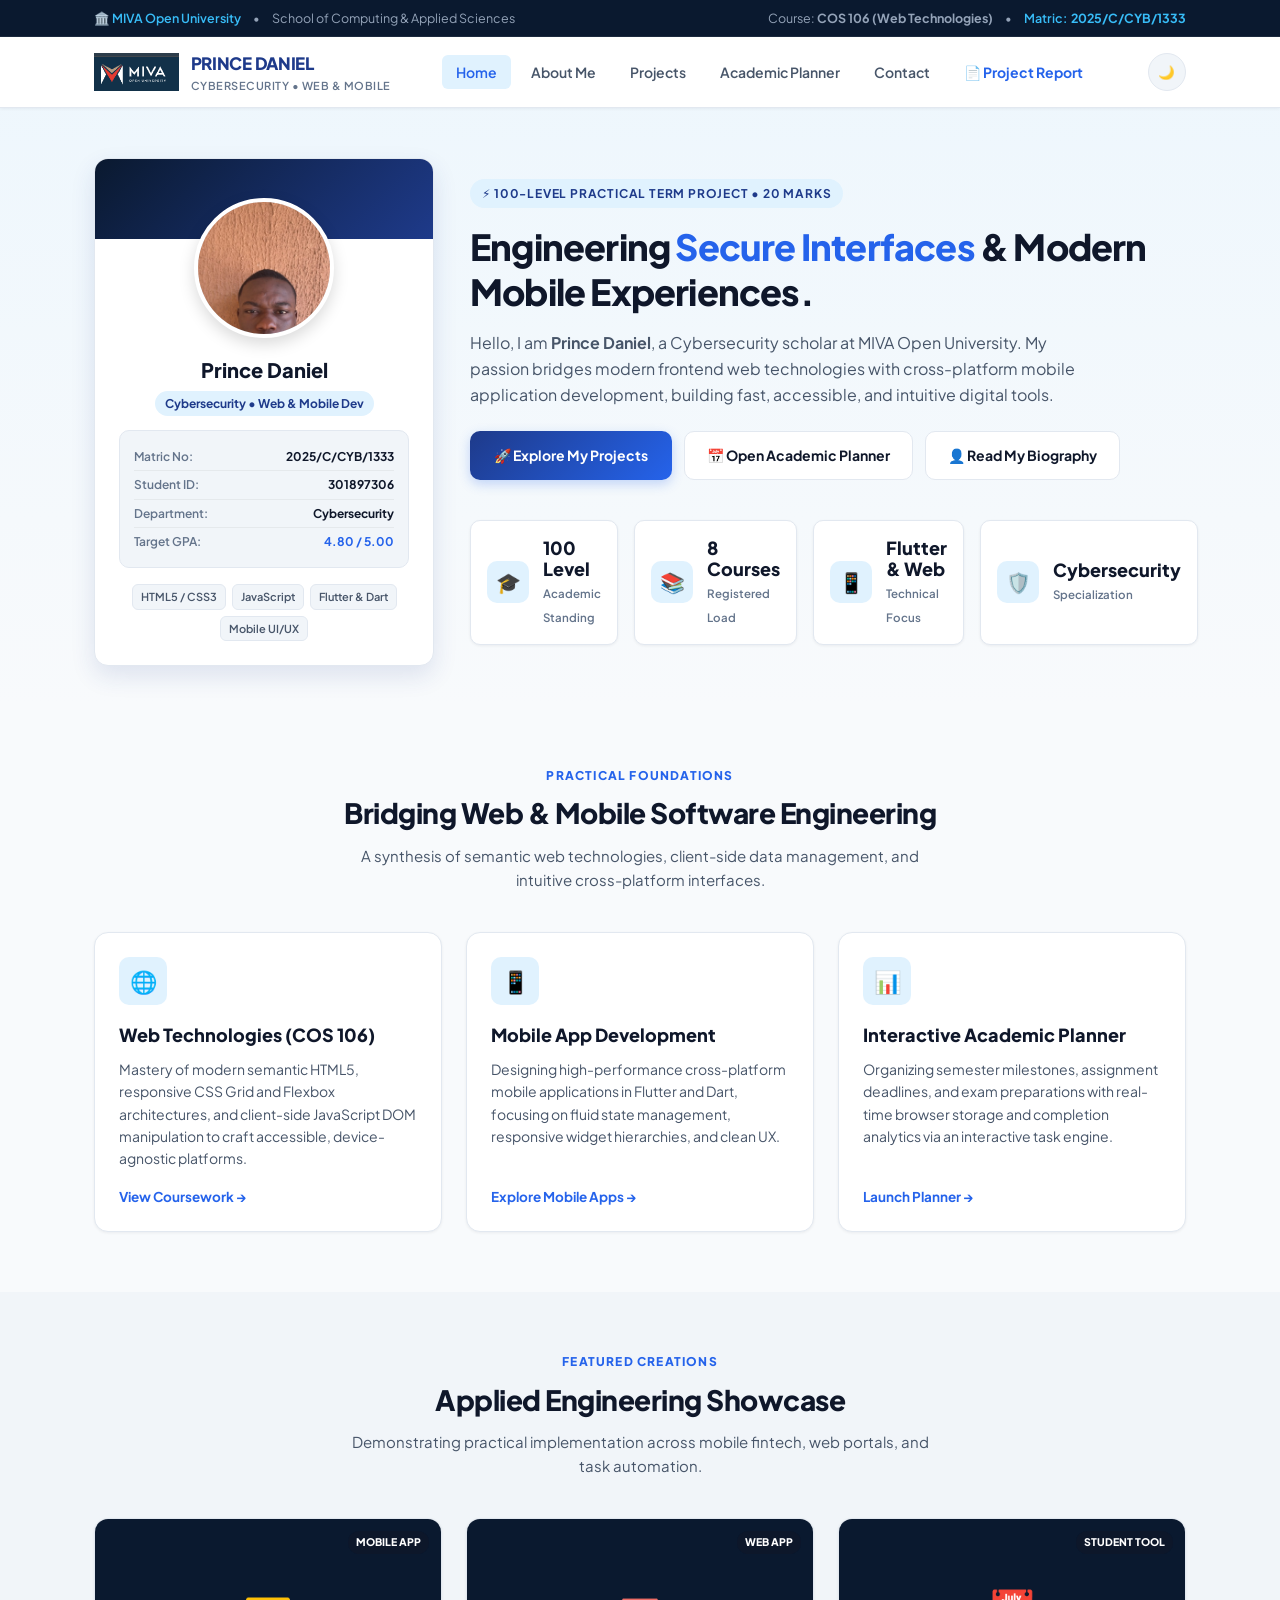
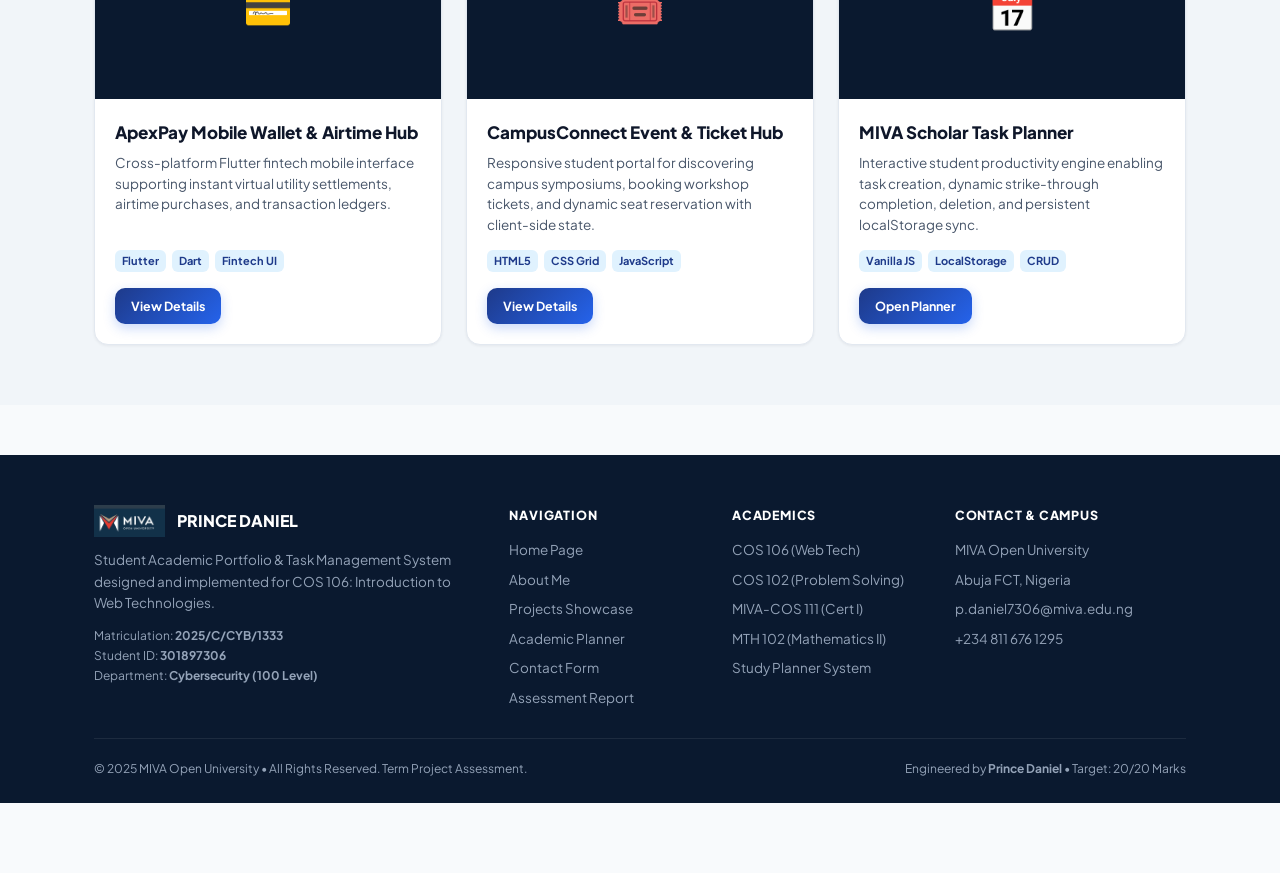
==== index.html @ 4b7ab9e9 "Initial commit: Prince Daniel COS 106 Portfolio and Academic Management Platform" ====
<!DOCTYPE html>
<html lang="en">
<head>
  <meta charset="UTF-8">
  <meta name="viewport" content="width=device-width, initial-scale=1.0">
  <title>Prince Daniel | COS 106 Portfolio &amp; Academic Management Platform</title>
  <meta name="description" content="Personal Academic Portfolio and Interactive Student Task Management System by Prince Daniel (2025/C/CYB/1333) for COS 106 at MIVA Open University.">
  <link rel="preconnect" href="https://fonts.googleapis.com">
  <link rel="preconnect" href="https://fonts.gstatic.com" crossorigin>
  <link href="https://fonts.googleapis.com/css2?family=Plus+Jakarta+Sans:wght@400;500;600;700;800&family=JetBrains+Mono:wght@400;600&display=swap" rel="stylesheet">
  <link rel="stylesheet" href="style.css">
</head>
<body>

  <!-- Institutional Top Header -->
  <header class="inst-bar">
    <div class="wrap inst-bar-content">
      <div class="inst-badges">
        <span class="inst-badge-item">🏛️ MIVA Open University</span>
        <span>&bull;</span>
        <span>School of Computing &amp; Applied Sciences</span>
      </div>
      <div class="inst-badges">
        <span>Course: <b>COS 106 (Web Technologies)</b></span>
        <span>&bull;</span>
        <span class="inst-badge-item">Matric: <b>2025/C/CYB/1333</b></span>
      </div>
    </div>
  </header>

  <!-- Main Navigation Bar -->
  <nav class="header-nav" aria-label="Main Navigation">
    <div class="wrap header-content">
      <a href="index.html" class="brand-logo" aria-label="Prince Daniel Home">
        <img src="miva-logo.png" alt="MIVA Open University Logo">
        <div class="brand-text">
          <span class="brand-name">PRINCE DANIEL</span>
          <span class="brand-sub">Cybersecurity &bull; Web &amp; Mobile</span>
        </div>
      </a>

      <ul class="desktop-links">
        <li><a href="index.html" class="nav-link active">Home</a></li>
        <li><a href="about.html" class="nav-link">About Me</a></li>
        <li><a href="projects.html" class="nav-link">Projects</a></li>
        <li><a href="planner.html" class="nav-link">Academic Planner</a></li>
        <li><a href="contact.html" class="nav-link">Contact</a></li>
        <li><a href="report.html" class="nav-link" style="color:var(--navy-mid); font-weight:700;">📄 Project Report</a></li>
      </ul>

      <div class="nav-actions">
        <button type="button" class="theme-toggle-btn" id="themeToggleBtn" aria-label="Toggle Dark / Light Mode" title="Toggle Theme">
          🌙
        </button>
      </div>
    </div>
  </nav>

  <!-- Hero Section: PROFILE ON THE LEFT SIDE -->
  <section class="hero-sec">
    <div class="wrap">
      <div class="hero-left-grid">
        
        <!-- Left Profile Card -->
        <aside class="profile-card-left">
          <div class="profile-avatar-wrap">
            <img src="portrait.jpg" alt="Prince Daniel Portrait">
          </div>
          <h3>Prince Daniel</h3>
          <span class="profile-role-tag">Cybersecurity &bull; Web &amp; Mobile Dev</span>

          <div class="profile-details-list">
            <div class="item">
              <span class="label">Matric No:</span>
              <span class="val">2025/C/CYB/1333</span>
            </div>
            <div class="item">
              <span class="label">Student ID:</span>
              <span class="val">301897306</span>
            </div>
            <div class="item">
              <span class="label">Department:</span>
              <span class="val">Cybersecurity</span>
            </div>
            <div class="item">
              <span class="label">Target GPA:</span>
              <span class="val" style="color:var(--navy-mid);">4.80 / 5.00</span>
            </div>
          </div>

          <div class="profile-chips">
            <span class="chip">HTML5 / CSS3</span>
            <span class="chip">JavaScript</span>
            <span class="chip">Flutter &amp; Dart</span>
            <span class="chip">Mobile UI/UX</span>
          </div>
        </aside>

        <!-- Right Content Area -->
        <div class="hero-content-right">
          <div class="hero-eyebrow">
            <span>⚡ 100-Level Practical Term Project &bull; 20 Marks</span>
          </div>

          <h1 class="hero-title">
            Engineering <span>Secure Interfaces</span> &amp; Modern Mobile Experiences.
          </h1>

          <p class="hero-desc">
            Hello, I am <strong>Prince Daniel</strong>, a Cybersecurity scholar at MIVA Open University. 
            My passion bridges modern frontend web technologies with cross-platform mobile application development, 
            building fast, accessible, and intuitive digital tools.
          </p>

          <div class="hero-actions">
            <a href="projects.html" class="btn-primary">
              🚀 Explore My Projects
            </a>
            <a href="planner.html" class="btn-secondary">
              📅 Open Academic Planner
            </a>
            <a href="about.html" class="btn-secondary">
              👤 Read My Biography
            </a>
          </div>

          <!-- Quick Stats Grid -->
          <div class="stats-grid">
            <div class="stat-box">
              <div class="stat-icon">🎓</div>
              <div class="stat-meta">
                <b>100 Level</b>
                <span>Academic Standing</span>
              </div>
            </div>

            <div class="stat-box">
              <div class="stat-icon">📚</div>
              <div class="stat-meta">
                <b>8 Courses</b>
                <span>Registered Load</span>
              </div>
            </div>

            <div class="stat-box">
              <div class="stat-icon">📱</div>
              <div class="stat-meta">
                <b>Flutter &amp; Web</b>
                <span>Technical Focus</span>
              </div>
            </div>

            <div class="stat-box">
              <div class="stat-icon">🛡️</div>
              <div class="stat-meta">
                <b>Cybersecurity</b>
                <span>Specialization</span>
              </div>
            </div>
          </div>

        </div>

      </div>
    </div>
  </section>

  <!-- Core Competencies Section -->
  <section class="sec">
    <div class="wrap">
      <div class="sec-head">
        <div class="sec-eyebrow">PRACTICAL FOUNDATIONS</div>
        <h2 class="sec-title">Bridging Web &amp; Mobile Software Engineering</h2>
        <p class="sec-desc">A synthesis of semantic web technologies, client-side data management, and intuitive cross-platform interfaces.</p>
      </div>

      <div class="c3">
        <div class="card">
          <div class="card-icon-wrap">🌐</div>
          <h4>Web Technologies (COS 106)</h4>
          <p>
            Mastery of modern semantic HTML5, responsive CSS Grid and Flexbox architectures, and client-side JavaScript 
            DOM manipulation to craft accessible, device-agnostic platforms.
          </p>
          <a href="about.html" class="card-link">View Coursework &rarr;</a>
        </div>

        <div class="card">
          <div class="card-icon-wrap">📱</div>
          <h4>Mobile App Development</h4>
          <p>
            Designing high-performance cross-platform mobile applications in Flutter and Dart, focusing on fluid state 
            management, responsive widget hierarchies, and clean UX.
          </p>
          <a href="projects.html" class="card-link">Explore Mobile Apps &rarr;</a>
        </div>

        <div class="card">
          <div class="card-icon-wrap">📊</div>
          <h4>Interactive Academic Planner</h4>
          <p>
            Organizing semester milestones, assignment deadlines, and exam preparations with real-time browser storage 
            and completion analytics via an interactive task engine.
          </p>
          <a href="planner.html" class="card-link">Launch Planner &rarr;</a>
        </div>
      </div>
    </div>
  </section>

  <!-- Featured Projects Teaser -->
  <section class="sec" style="background:var(--bg-card-subtle);">
    <div class="wrap">
      <div class="sec-head">
        <div class="sec-eyebrow">FEATURED CREATIONS</div>
        <h2 class="sec-title">Applied Engineering Showcase</h2>
        <p class="sec-desc">Demonstrating practical implementation across mobile fintech, web portals, and task automation.</p>
      </div>

      <div class="c3">
        <!-- Project 1 -->
        <div class="project-card">
          <div class="project-thumb">
            <span class="project-thumb-badge">MOBILE APP</span>
            <div style="font-size:40px;">💳</div>
          </div>
          <div class="project-body">
            <h4>ApexPay Mobile Wallet &amp; Airtime Hub</h4>
            <p>Cross-platform Flutter fintech mobile interface supporting instant virtual utility settlements, airtime purchases, and transaction ledgers.</p>
            <div class="project-tags">
              <span>Flutter</span>
              <span>Dart</span>
              <span>Fintech UI</span>
            </div>
            <div class="project-footer-btns">
              <a href="projects.html" class="btn-primary" style="padding:8px 16px; font-size:12.5px;">View Details</a>
            </div>
          </div>
        </div>

        <!-- Project 2 -->
        <div class="project-card">
          <div class="project-thumb">
            <span class="project-thumb-badge">WEB APP</span>
            <div style="font-size:40px;">🎟️</div>
          </div>
          <div class="project-body">
            <h4>CampusConnect Event &amp; Ticket Hub</h4>
            <p>Responsive student portal for discovering campus symposiums, booking workshop tickets, and dynamic seat reservation with client-side state.</p>
            <div class="project-tags">
              <span>HTML5</span>
              <span>CSS Grid</span>
              <span>JavaScript</span>
            </div>
            <div class="project-footer-btns">
              <a href="projects.html" class="btn-primary" style="padding:8px 16px; font-size:12.5px;">View Details</a>
            </div>
          </div>
        </div>

        <!-- Project 3 -->
        <div class="project-card">
          <div class="project-thumb">
            <span class="project-thumb-badge">STUDENT TOOL</span>
            <div style="font-size:40px;">📅</div>
          </div>
          <div class="project-body">
            <h4>MIVA Scholar Task Planner</h4>
            <p>Interactive student productivity engine enabling task creation, dynamic strike-through completion, deletion, and persistent localStorage sync.</p>
            <div class="project-tags">
              <span>Vanilla JS</span>
              <span>LocalStorage</span>
              <span>CRUD</span>
            </div>
            <div class="project-footer-btns">
              <a href="planner.html" class="btn-primary" style="padding:8px 16px; font-size:12.5px;">Open Planner</a>
            </div>
          </div>
        </div>
      </div>
    </div>
  </section>

  <!-- Main Footer -->
  <footer class="main-footer">
    <div class="wrap">
      <div class="footer-grid">
        <div>
          <div class="brand-logo" style="margin-bottom:12px;">
            <img src="miva-logo.png" alt="MIVA Logo" style="height:32px;">
            <span style="color:#FFFFFF; font-weight:800; font-size:16px;">PRINCE DANIEL</span>
          </div>
          <p>
            Student Academic Portfolio &amp; Task Management System designed and implemented for COS 106: Introduction to Web Technologies.
          </p>
          <div style="margin-top:12px; font-size:12px; line-height:1.7;">
            <div>Matriculation: <b>2025/C/CYB/1333</b></div>
            <div>Student ID: <b>301897306</b></div>
            <div>Department: <b>Cybersecurity (100 Level)</b></div>
          </div>
        </div>

        <div>
          <h5>NAVIGATION</h5>
          <ul>
            <li><a href="index.html">Home Page</a></li>
            <li><a href="about.html">About Me</a></li>
            <li><a href="projects.html">Projects Showcase</a></li>
            <li><a href="planner.html">Academic Planner</a></li>
            <li><a href="contact.html">Contact Form</a></li>
            <li><a href="report.html">Assessment Report</a></li>
          </ul>
        </div>

        <div>
          <h5>ACADEMICS</h5>
          <ul>
            <li>COS 106 (Web Tech)</li>
            <li>COS 102 (Problem Solving)</li>
            <li>MIVA-COS 111 (Cert I)</li>
            <li>MTH 102 (Mathematics II)</li>
            <li><a href="planner.html">Study Planner System</a></li>
          </ul>
        </div>

        <div>
          <h5>CONTACT &amp; CAMPUS</h5>
          <ul>
            <li>MIVA Open University</li>
            <li>Abuja FCT, Nigeria</li>
            <li><a href="mailto:p.daniel7306@miva.edu.ng">p.daniel7306@miva.edu.ng</a></li>
            <li>+234 811 676 1295</li>
          </ul>
        </div>
      </div>

      <div class="footer-bottom">
        <span>&copy; 2025 MIVA Open University &bull; All Rights Reserved. Term Project Assessment.</span>
        <span>Engineered by <b>Prince Daniel</b> &bull; Target: 20/20 Marks</span>
      </div>
    </div>
  </footer>

  <!-- Floating Mobile App Bottom Bar -->
  <nav class="mobile-bottom-nav" aria-label="Mobile Bottom Navigation">
    <a href="index.html" class="bottom-nav-item active">
      <svg viewBox="0 0 24 24" fill="none" stroke="currentColor" stroke-width="2"><path d="M3 9l9-7 9 7v11a2 2 0 0 1-2 2H5a2 2 0 0 1-2-2z"></path><polyline points="9 22 9 12 15 12 15 22"></polyline></svg>
      <span>Home</span>
    </a>
    <a href="about.html" class="bottom-nav-item">
      <svg viewBox="0 0 24 24" fill="none" stroke="currentColor" stroke-width="2"><circle cx="12" cy="7" r="4"></circle><path d="M20 21v-2a4 4 0 0 0-4-4H8a4 4 0 0 0-4 4v2"></path></svg>
      <span>About</span>
    </a>
    <a href="projects.html" class="bottom-nav-item">
      <svg viewBox="0 0 24 24" fill="none" stroke="currentColor" stroke-width="2"><rect x="2" y="7" width="20" height="14" rx="2" ry="2"></rect><path d="M16 21V5a2 2 0 0 0-2-2h-4a2 2 0 0 0-2 2v16"></path></svg>
      <span>Projects</span>
    </a>
    <a href="planner.html" class="bottom-nav-item">
      <svg viewBox="0 0 24 24" fill="none" stroke="currentColor" stroke-width="2"><rect x="3" y="4" width="18" height="18" rx="2" ry="2"></rect><line x1="16" y1="2" x2="16" y2="6"></line><line x1="8" y1="2" x2="8" y2="6"></line><line x1="3" y1="10" x2="21" y2="10"></line></svg>
      <span>Planner</span>
    </a>
    <a href="contact.html" class="bottom-nav-item">
      <svg viewBox="0 0 24 24" fill="none" stroke="currentColor" stroke-width="2"><path d="M4 4h16c1.1 0 2 .9 2 2v12c0 1.1-.9 2-2 2H4c-1.1 0-2-.9-2-2V6c0-1.1.9-2 2-2z"></path><polyline points="22,6 12,13 2,6"></polyline></svg>
      <span>Contact</span>
    </a>
  </nav>

  <script src="js/main.js"></script>
</body>
</html>
---- style.css ----
/* ==========================================================================
   PRINCE DANIEL - COS 106 TERM PROJECT STYLESHEET
   MIVA Open University - School of Computing - B.Sc. Cybersecurity
   Matric: 2025/C/CYB/1333 | Student ID: 301897306
   Primary Color Theme: Royal Navy Blue & Electric Blue
   ========================================================================== */

:root {
  /* Royal Navy Blue Palette */
  --navy-dark: #0A192F;
  --navy-deep: #0F172A;
  --navy-primary: #1E3A8A;
  --navy-mid: #2563EB;
  --blue-accent: #0284C7;
  --blue-electric: #38BDF8;
  --blue-light: #E0F2FE;
  
  --bg-page: #F8FAFC;
  --bg-card: #FFFFFF;
  --bg-card-subtle: #F1F5F9;
  --border-light: #E2E8F0;
  --border-focus: #38BDF8;
  
  --text-main: #0F172A;
  --text-muted: #475569;
  --text-subtle: #64748B;
  
  --badge-green-bg: #DCFCE7;
  --badge-green-text: #166534;
  --badge-amber-bg: #FEF3C7;
  --badge-amber-text: #92400E;
  --badge-red-bg: #FEE2E2;
  --badge-red-text: #991B1B;
  
  --shadow-sm: 0 1px 3px rgba(15, 23, 42, 0.06);
  --shadow-md: 0 4px 14px rgba(15, 23, 42, 0.08);
  --shadow-lg: 0 10px 25px rgba(30, 58, 138, 0.12);
  --radius-sm: 6px;
  --radius-md: 10px;
  --radius-lg: 14px;
}

/* Dark Mode Overrides */
body.dark-mode {
  --bg-page: #0B132B;
  --bg-card: #111D42;
  --bg-card-subtle: #1C2541;
  --border-light: #233554;
  --border-focus: #38BDF8;
  --text-main: #F8FAFC;
  --text-muted: #94A3B8;
  --text-subtle: #CBD5E1;
  --shadow-sm: 0 1px 3px rgba(0, 0, 0, 0.4);
  --shadow-md: 0 4px 14px rgba(0, 0, 0, 0.5);
  --shadow-lg: 0 10px 25px rgba(0, 0, 0, 0.6);
}

/* Base Reset */
*, *::before, *::after {
  box-sizing: border-box;
  margin: 0;
  padding: 0;
}

body {
  font-family: 'Plus Jakarta Sans', system-ui, -apple-system, sans-serif;
  background-color: var(--bg-page);
  color: var(--text-main);
  line-height: 1.6;
  font-size: 15px;
  -webkit-font-smoothing: antialiased;
  padding-bottom: 70px; /* Space for mobile bottom nav */
}

a {
  color: inherit;
  text-decoration: none;
}

img {
  max-width: 100%;
  height: auto;
  display: block;
}

.wrap {
  max-width: 1140px;
  margin: 0 auto;
  padding: 0 24px;
}

/* Top Institutional Banner */
.inst-bar {
  background: var(--navy-dark);
  color: #94A3B8;
  font-size: 12.5px;
  padding: 8px 0;
  border-bottom: 1px solid rgba(255, 255, 255, 0.08);
}

.inst-bar-content {
  display: flex;
  justify-content: space-between;
  align-items: center;
  flex-wrap: wrap;
  gap: 8px;
}

.inst-badges {
  display: flex;
  gap: 12px;
  align-items: center;
}

.inst-badge-item {
  color: var(--blue-electric);
  font-weight: 600;
  display: inline-flex;
  align-items: center;
  gap: 4px;
}

/* Sticky Main Navigation */
.header-nav {
  position: sticky;
  top: 0;
  z-index: 1000;
  background: var(--bg-card);
  border-bottom: 1px solid var(--border-light);
  box-shadow: var(--shadow-sm);
  transition: background-color 0.3s;
}

.header-content {
  display: flex;
  justify-content: space-between;
  align-items: center;
  height: 70px;
}

.brand-logo {
  display: flex;
  align-items: center;
  gap: 12px;
}

.brand-logo img {
  height: 38px;
  width: auto;
}

.brand-text {
  display: flex;
  flex-direction: column;
}

.brand-name {
  font-size: 17px;
  font-weight: 800;
  color: var(--navy-primary);
  letter-spacing: -0.3px;
}

body.dark-mode .brand-name {
  color: var(--blue-electric);
}

.brand-sub {
  font-size: 11px;
  font-weight: 600;
  color: var(--text-subtle);
  text-transform: uppercase;
  letter-spacing: 0.5px;
}

.desktop-links {
  display: flex;
  align-items: center;
  gap: 6px;
  list-style: none;
}

.nav-link {
  padding: 8px 14px;
  font-size: 14px;
  font-weight: 600;
  color: var(--text-muted);
  border-radius: var(--radius-sm);
  transition: all 0.2s ease;
}

.nav-link:hover, .nav-link.active {
  color: var(--navy-mid);
  background: var(--blue-light);
}

body.dark-mode .nav-link:hover, body.dark-mode .nav-link.active {
  color: #FFFFFF;
  background: rgba(56, 189, 248, 0.15);
}

.nav-actions {
  display: flex;
  align-items: center;
  gap: 10px;
}

.theme-toggle-btn {
  background: var(--bg-card-subtle);
  border: 1px solid var(--border-light);
  color: var(--text-main);
  width: 38px;
  height: 38px;
  border-radius: 50%;
  cursor: pointer;
  display: flex;
  align-items: center;
  justify-content: center;
  transition: all 0.2s;
}

.theme-toggle-btn:hover {
  border-color: var(--blue-electric);
  color: var(--blue-electric);
}

.mobile-menu-btn {
  display: none;
  background: none;
  border: none;
  font-size: 22px;
  cursor: pointer;
  color: var(--text-main);
}

/* Hero Section: PROFILE ON THE LEFT */
.hero-sec {
  padding: 50px 0 40px 0;
  background: linear-gradient(180deg, rgba(224, 242, 254, 0.4) 0%, rgba(248, 250, 252, 0) 100%);
}

body.dark-mode .hero-sec {
  background: linear-gradient(180deg, rgba(30, 58, 138, 0.15) 0%, rgba(11, 19, 43, 0) 100%);
}

.hero-left-grid {
  display: grid;
  grid-template-columns: 340px 1fr;
  gap: 36px;
  align-items: center;
}

/* Left Profile Card */
.profile-card-left {
  background: var(--bg-card);
  border: 1px solid var(--border-light);
  border-radius: var(--radius-lg);
  padding: 24px;
  box-shadow: var(--shadow-lg);
  text-align: center;
  position: relative;
  overflow: hidden;
}

.profile-card-left::before {
  content: '';
  position: absolute;
  top: 0;
  left: 0;
  right: 0;
  height: 80px;
  background: linear-gradient(135deg, var(--navy-dark) 0%, var(--navy-primary) 100%);
  z-index: 0;
}

.profile-avatar-wrap {
  position: relative;
  z-index: 1;
  width: 140px;
  height: 140px;
  margin: 15px auto 16px auto;
  border-radius: 50%;
  border: 4px solid #FFFFFF;
  box-shadow: 0 6px 16px rgba(0, 0, 0, 0.15);
  overflow: hidden;
  background: #E2E8F0;
}

.profile-avatar-wrap img {
  width: 100%;
  height: 100%;
  object-fit: cover;
  object-position: center top;
}

.profile-card-left h3 {
  font-size: 20px;
  font-weight: 800;
  color: var(--text-main);
  margin-bottom: 4px;
}

.profile-role-tag {
  display: inline-block;
  background: var(--blue-light);
  color: var(--navy-primary);
  font-size: 12px;
  font-weight: 700;
  padding: 3px 10px;
  border-radius: 999px;
  margin-bottom: 14px;
}

body.dark-mode .profile-role-tag {
  background: rgba(56, 189, 248, 0.2);
  color: var(--blue-electric);
}

.profile-details-list {
  text-align: left;
  background: var(--bg-card-subtle);
  border-radius: var(--radius-md);
  padding: 12px 14px;
  font-size: 12px;
  margin-bottom: 16px;
  border: 1px solid var(--border-light);
}

.profile-details-list .item {
  display: flex;
  justify-content: space-between;
  padding: 4px 0;
  border-bottom: 1px solid rgba(0, 0, 0, 0.05);
}

body.dark-mode .profile-details-list .item {
  border-bottom: 1px solid rgba(255, 255, 255, 0.05);
}

.profile-details-list .item:last-child {
  border-bottom: none;
}

.profile-details-list .label {
  color: var(--text-subtle);
  font-weight: 600;
}

.profile-details-list .val {
  color: var(--text-main);
  font-weight: 700;
}

.profile-chips {
  display: flex;
  flex-wrap: wrap;
  gap: 6px;
  justify-content: center;
}

.chip {
  font-size: 11px;
  font-weight: 600;
  padding: 3px 8px;
  border-radius: var(--radius-sm);
  background: var(--bg-card-subtle);
  color: var(--text-muted);
  border: 1px solid var(--border-light);
}

/* Right Content Area */
.hero-content-right {
  display: flex;
  flex-direction: column;
  gap: 16px;
}

.hero-eyebrow {
  display: inline-flex;
  align-items: center;
  gap: 6px;
  background: var(--blue-light);
  color: var(--navy-primary);
  font-size: 12px;
  font-weight: 700;
  padding: 5px 12px;
  border-radius: 999px;
  width: fit-content;
  text-transform: uppercase;
  letter-spacing: 0.8px;
}

body.dark-mode .hero-eyebrow {
  background: rgba(56, 189, 248, 0.15);
  color: var(--blue-electric);
}

.hero-title {
  font-size: 36px;
  font-weight: 800;
  line-height: 1.25;
  color: var(--text-main);
  letter-spacing: -0.8px;
}

.hero-title span {
  color: var(--navy-mid);
}

body.dark-mode .hero-title span {
  color: var(--blue-electric);
}

.hero-desc {
  font-size: 16px;
  color: var(--text-muted);
  line-height: 1.6;
  max-width: 620px;
}

.hero-actions {
  display: flex;
  gap: 12px;
  flex-wrap: wrap;
  margin-top: 8px;
}

/* Buttons */
.btn-primary {
  background: linear-gradient(135deg, var(--navy-primary) 0%, var(--navy-mid) 100%);
  color: #FFFFFF;
  padding: 12px 24px;
  font-size: 14px;
  font-weight: 700;
  border-radius: var(--radius-md);
  border: none;
  cursor: pointer;
  display: inline-flex;
  align-items: center;
  gap: 8px;
  box-shadow: 0 4px 12px rgba(37, 99, 235, 0.25);
  transition: all 0.2s ease;
}

.btn-primary:hover {
  transform: translateY(-2px);
  box-shadow: 0 6px 18px rgba(37, 99, 235, 0.35);
  background: linear-gradient(135deg, var(--navy-mid) 0%, var(--blue-accent) 100%);
}

.btn-secondary {
  background: var(--bg-card);
  color: var(--text-main);
  padding: 12px 22px;
  font-size: 14px;
  font-weight: 700;
  border-radius: var(--radius-md);
  border: 1px solid var(--border-light);
  cursor: pointer;
  display: inline-flex;
  align-items: center;
  gap: 8px;
  transition: all 0.2s ease;
}

.btn-secondary:hover {
  border-color: var(--navy-mid);
  color: var(--navy-mid);
  background: var(--blue-light);
}

body.dark-mode .btn-secondary:hover {
  background: rgba(56, 189, 248, 0.1);
  color: var(--blue-electric);
}

/* KPI Stats Grid */
.stats-grid {
  display: grid;
  grid-template-columns: repeat(4, 1fr);
  gap: 16px;
  margin-top: 24px;
}

.stat-box {
  background: var(--bg-card);
  border: 1px solid var(--border-light);
  border-radius: var(--radius-md);
  padding: 16px;
  box-shadow: var(--shadow-sm);
  display: flex;
  align-items: center;
  gap: 14px;
  transition: transform 0.2s;
}

.stat-box:hover {
  transform: translateY(-2px);
  border-color: var(--blue-accent);
}

.stat-icon {
  width: 42px;
  height: 42px;
  border-radius: var(--radius-md);
  background: var(--blue-light);
  color: var(--navy-primary);
  display: flex;
  align-items: center;
  justify-content: center;
  font-size: 20px;
  flex-shrink: 0;
}

body.dark-mode .stat-icon {
  background: rgba(56, 189, 248, 0.15);
  color: var(--blue-electric);
}

.stat-meta b {
  font-size: 18px;
  font-weight: 800;
  display: block;
  color: var(--text-main);
  line-height: 1.2;
}

.stat-meta span {
  font-size: 11.5px;
  font-weight: 600;
  color: var(--text-subtle);
}

/* Section Common */
.sec {
  padding: 60px 0;
}

.sec-head {
  text-align: center;
  margin-bottom: 40px;
}

.sec-eyebrow {
  font-size: 12px;
  font-weight: 800;
  text-transform: uppercase;
  letter-spacing: 1.2px;
  color: var(--navy-mid);
  margin-bottom: 6px;
}

body.dark-mode .sec-eyebrow {
  color: var(--blue-electric);
}

.sec-title {
  font-size: 28px;
  font-weight: 800;
  color: var(--text-main);
  letter-spacing: -0.5px;
  margin-bottom: 8px;
}

.sec-desc {
  font-size: 15px;
  color: var(--text-muted);
  max-width: 600px;
  margin: 0 auto;
}

/* Cards Grid (3 Columns) */
.c3 {
  display: grid;
  grid-template-columns: repeat(3, 1fr);
  gap: 24px;
}

.card {
  background: var(--bg-card);
  border: 1px solid var(--border-light);
  border-radius: var(--radius-lg);
  padding: 24px;
  box-shadow: var(--shadow-sm);
  transition: all 0.3s ease;
  display: flex;
  flex-direction: column;
}

.card:hover {
  transform: translateY(-4px);
  box-shadow: var(--shadow-md);
  border-color: var(--blue-accent);
}

.card-icon-wrap {
  width: 48px;
  height: 48px;
  border-radius: var(--radius-md);
  background: var(--blue-light);
  color: var(--navy-primary);
  display: flex;
  align-items: center;
  justify-content: center;
  font-size: 22px;
  margin-bottom: 16px;
}

body.dark-mode .card-icon-wrap {
  background: rgba(56, 189, 248, 0.15);
  color: var(--blue-electric);
}

.card h4 {
  font-size: 18px;
  font-weight: 800;
  color: var(--text-main);
  margin-bottom: 8px;
}

.card p {
  font-size: 14px;
  color: var(--text-muted);
  line-height: 1.6;
  flex-grow: 1;
}

.card-link {
  display: inline-flex;
  align-items: center;
  gap: 6px;
  color: var(--navy-mid);
  font-weight: 700;
  font-size: 13.5px;
  margin-top: 16px;
  transition: gap 0.2s;
}

body.dark-mode .card-link {
  color: var(--blue-electric);
}

.card-link:hover {
  gap: 10px;
}

/* Projects Cards */
.project-card {
  background: var(--bg-card);
  border: 1px solid var(--border-light);
  border-radius: var(--radius-lg);
  overflow: hidden;
  box-shadow: var(--shadow-sm);
  display: flex;
  flex-direction: column;
  transition: all 0.3s;
}

.project-card:hover {
  transform: translateY(-4px);
  box-shadow: var(--shadow-md);
  border-color: var(--navy-mid);
}

.project-thumb {
  height: 180px;
  background: #0A192F;
  display: flex;
  align-items: center;
  justify-content: center;
  color: #FFFFFF;
  position: relative;
  overflow: hidden;
}

.project-thumb-badge {
  position: absolute;
  top: 12px;
  right: 12px;
  font-size: 10.5px;
  font-weight: 800;
  padding: 3px 8px;
  border-radius: 999px;
  background: rgba(15, 23, 42, 0.75);
  color: #FFFFFF;
  backdrop-filter: blur(4px);
}

.project-body {
  padding: 20px;
  display: flex;
  flex-direction: column;
  flex-grow: 1;
}

.project-body h4 {
  font-size: 17px;
  font-weight: 800;
  color: var(--text-main);
  margin-bottom: 6px;
}

.project-body p {
  font-size: 13.5px;
  color: var(--text-muted);
  line-height: 1.55;
  margin-bottom: 14px;
  flex-grow: 1;
}

.project-tags {
  display: flex;
  flex-wrap: wrap;
  gap: 6px;
  margin-bottom: 16px;
}

.project-tags span {
  font-size: 11px;
  font-weight: 700;
  padding: 2px 7px;
  border-radius: var(--radius-sm);
  background: var(--blue-light);
  color: var(--navy-primary);
}

body.dark-mode .project-tags span {
  background: rgba(56, 189, 248, 0.15);
  color: var(--blue-electric);
}

.project-footer-btns {
  display: flex;
  gap: 10px;
}

/* Academic Coursework Table */
.table-wrapper {
  overflow-x: auto;
  border-radius: var(--radius-md);
  border: 1px solid var(--border-light);
  background: var(--bg-card);
  box-shadow: var(--shadow-sm);
  margin-top: 16px;
}

table.academic-table {
  width: 100%;
  border-collapse: collapse;
  font-size: 13.5px;
  text-align: left;
}

table.academic-table th, table.academic-table td {
  padding: 12px 16px;
  border-bottom: 1px solid var(--border-light);
}

table.academic-table th {
  background: var(--navy-dark);
  color: #FFFFFF;
  font-weight: 700;
  font-size: 13px;
  text-transform: uppercase;
  letter-spacing: 0.6px;
}

table.academic-table tr:hover td {
  background: var(--bg-card-subtle);
}

/* Planner Components */
.planner-stats-bar {
  display: grid;
  grid-template-columns: 2fr 1fr;
  gap: 20px;
  background: var(--bg-card);
  border: 1px solid var(--border-light);
  border-radius: var(--radius-lg);
  padding: 20px;
  box-shadow: var(--shadow-sm);
  margin-bottom: 24px;
}

.planner-metrics {
  display: grid;
  grid-template-columns: repeat(3, 1fr);
  gap: 12px;
}

.metric-box {
  background: var(--bg-card-subtle);
  border-radius: var(--radius-md);
  padding: 12px;
  text-align: center;
  border: 1px solid var(--border-light);
}

.metric-num {
  font-size: 24px;
  font-weight: 800;
  color: var(--text-main);
  line-height: 1;
  margin-bottom: 4px;
}

.metric-label {
  font-size: 11px;
  font-weight: 600;
  color: var(--text-subtle);
}

.progress-track-wrapper {
  display: flex;
  flex-direction: column;
  justify-content: center;
}

.progress-track-label {
  display: flex;
  justify-content: space-between;
  font-size: 12.5px;
  font-weight: 700;
  margin-bottom: 6px;
}

.progress-track-bar {
  height: 10px;
  background: var(--bg-card-subtle);
  border-radius: 999px;
  overflow: hidden;
  border: 1px solid var(--border-light);
}

.progress-track-fill {
  height: 100%;
  background: linear-gradient(90deg, var(--navy-mid) 0%, var(--blue-electric) 100%);
  border-radius: 999px;
  transition: width 0.4s ease;
}

.planner-form-card {
  background: var(--bg-card);
  border: 1px solid var(--border-light);
  border-radius: var(--radius-lg);
  padding: 24px;
  box-shadow: var(--shadow-sm);
  margin-bottom: 24px;
}

.planner-form-grid {
  display: grid;
  grid-template-columns: 2fr 1.2fr 1fr 1fr auto;
  gap: 12px;
  align-items: flex-end;
}

.form-group {
  display: flex;
  flex-direction: column;
  gap: 5px;
}

.form-group label {
  font-size: 12px;
  font-weight: 700;
  color: var(--text-main);
}

.form-control {
  height: 42px;
  padding: 0 12px;
  border-radius: var(--radius-sm);
  border: 1px solid var(--border-light);
  background: var(--bg-card);
  color: var(--text-main);
  font-size: 13.5px;
  outline: none;
  transition: border-color 0.2s, box-shadow 0.2s;
  font-family: inherit;
}

.form-control:focus {
  border-color: var(--navy-mid);
  box-shadow: 0 0 0 3px rgba(37, 99, 235, 0.15);
}

.form-control.is-invalid {
  border-color: #EF4444;
  background-color: #FEF2F2;
}

body.dark-mode .form-control.is-invalid {
  background-color: rgba(239, 68, 68, 0.15);
}

.error-feedback {
  font-size: 11px;
  font-weight: 600;
  color: #DC2626;
  display: none;
}

.form-control.is-invalid + .error-feedback {
  display: block;
}

/* Task List Items */
.planner-filter-bar {
  display: flex;
  justify-content: space-between;
  align-items: center;
  margin-bottom: 14px;
  flex-wrap: wrap;
  gap: 10px;
}

.filter-btn-group {
  display: flex;
  gap: 6px;
}

.filter-btn {
  background: var(--bg-card);
  border: 1px solid var(--border-light);
  color: var(--text-muted);
  padding: 6px 14px;
  border-radius: var(--radius-sm);
  font-size: 12.5px;
  font-weight: 700;
  cursor: pointer;
  transition: all 0.2s;
}

.filter-btn.active, .filter-btn:hover {
  background: var(--navy-mid);
  color: #FFFFFF;
  border-color: var(--navy-mid);
}

.task-list {
  display: flex;
  flex-direction: column;
  gap: 10px;
}

.task-item {
  background: var(--bg-card);
  border: 1px solid var(--border-light);
  border-radius: var(--radius-md);
  padding: 14px 18px;
  display: flex;
  align-items: center;
  justify-content: space-between;
  gap: 14px;
  transition: all 0.2s;
}

.task-item:hover {
  border-color: var(--blue-accent);
  box-shadow: var(--shadow-sm);
}

.task-item.completed {
  opacity: 0.65;
  background: var(--bg-card-subtle);
}

.task-item.completed .task-title {
  text-decoration: line-through;
  color: var(--text-subtle);
}

.task-left {
  display: flex;
  align-items: center;
  gap: 14px;
  flex-grow: 1;
}

.task-checkbox {
  width: 20px;
  height: 20px;
  cursor: pointer;
  accent-color: var(--navy-mid);
}

.task-details {
  display: flex;
  flex-direction: column;
  gap: 3px;
}

.task-title {
  font-size: 14.5px;
  font-weight: 700;
  color: var(--text-main);
}

.task-meta {
  display: flex;
  align-items: center;
  gap: 10px;
  font-size: 11.5px;
  color: var(--text-subtle);
  flex-wrap: wrap;
}

.task-course-badge {
  font-weight: 700;
  background: var(--blue-light);
  color: var(--navy-primary);
  padding: 1px 6px;
  border-radius: 4px;
}

body.dark-mode .task-course-badge {
  background: rgba(56, 189, 248, 0.15);
  color: var(--blue-electric);
}

.task-priority-high { color: #DC2626; font-weight: 700; }
.task-priority-medium { color: #D97706; font-weight: 700; }
.task-priority-low { color: #16A34A; font-weight: 700; }

.task-delete-btn {
  background: none;
  border: none;
  font-size: 16px;
  color: #94A3B8;
  cursor: pointer;
  padding: 6px;
  border-radius: 4px;
  transition: all 0.2s;
}

.task-delete-btn:hover {
  color: #DC2626;
  background: #FEE2E2;
}

/* Contact Layout */
.contact-grid {
  display: grid;
  grid-template-columns: 1fr 1.6fr;
  gap: 30px;
}

.contact-info-card {
  background: linear-gradient(135deg, var(--navy-dark) 0%, var(--navy-primary) 100%);
  color: #FFFFFF;
  border-radius: var(--radius-lg);
  padding: 30px;
  box-shadow: var(--shadow-lg);
}

.contact-info-card h3 {
  font-size: 22px;
  font-weight: 800;
  margin-bottom: 8px;
}

.contact-info-card p {
  color: #CBD5E1;
  font-size: 14px;
  line-height: 1.6;
  margin-bottom: 24px;
}

.contact-channel-item {
  display: flex;
  align-items: flex-start;
  gap: 12px;
  margin-bottom: 16px;
}

.channel-icon {
  font-size: 18px;
  color: var(--blue-electric);
}

.channel-meta b {
  display: block;
  font-size: 11.5px;
  text-transform: uppercase;
  letter-spacing: 0.5px;
  color: #94A3B8;
}

.channel-meta span, .channel-meta a {
  font-size: 14px;
  font-weight: 600;
  color: #FFFFFF;
}

/* Footer */
.main-footer {
  background: var(--navy-dark);
  color: #94A3B8;
  padding: 50px 0 24px 0;
  margin-top: 50px;
  font-size: 13.5px;
}

.footer-grid {
  display: grid;
  grid-template-columns: 2fr 1fr 1fr 1.2fr;
  gap: 30px;
  margin-bottom: 30px;
}

.footer-grid h5 {
  color: #FFFFFF;
  font-size: 12.5px;
  font-weight: 800;
  text-transform: uppercase;
  letter-spacing: 0.8px;
  margin-bottom: 14px;
}

.footer-grid ul {
  list-style: none;
  display: flex;
  flex-direction: column;
  gap: 8px;
}

.footer-grid a:hover {
  color: var(--blue-electric);
}

.footer-bottom {
  border-top: 1px solid rgba(255, 255, 255, 0.08);
  padding-top: 20px;
  display: flex;
  justify-content: space-between;
  flex-wrap: wrap;
  gap: 10px;
  font-size: 12px;
}

/* Mobile Bottom Navigation Bar (App Bar) */
.mobile-bottom-nav {
  display: none;
  position: fixed;
  bottom: 0;
  left: 0;
  right: 0;
  height: 60px;
  background: var(--navy-dark);
  border-top: 1px solid rgba(255, 255, 255, 0.1);
  z-index: 9999;
  justify-content: space-around;
  align-items: center;
}

.bottom-nav-item {
  display: flex;
  flex-direction: column;
  align-items: center;
  justify-content: center;
  color: #94A3B8;
  font-size: 10px;
  font-weight: 600;
  gap: 3px;
  flex-grow: 1;
  height: 100%;
}

.bottom-nav-item svg {
  width: 20px;
  height: 20px;
}

.bottom-nav-item.active {
  color: var(--blue-electric);
}

/* Toast Notifications */
.toast-container {
  position: fixed;
  bottom: 75px;
  right: 20px;
  z-index: 10000;
  display: flex;
  flex-direction: column;
  gap: 8px;
}

.toast {
  background: var(--navy-dark);
  color: #FFFFFF;
  padding: 10px 16px;
  border-radius: var(--radius-sm);
  font-size: 13px;
  font-weight: 600;
  box-shadow: var(--shadow-lg);
  border-left: 4px solid var(--navy-mid);
  display: flex;
  align-items: center;
  gap: 8px;
  animation: slideInRight 0.3s ease;
}

.toast.success { border-color: #10B981; }
.toast.danger { border-color: #EF4444; }
.toast.info { border-color: var(--blue-electric); }

@keyframes slideInRight {
  from { transform: translateX(100%); opacity: 0; }
  to { transform: translateX(0); opacity: 1; }
}

/* Responsive Media Queries */
@media (max-width: 900px) {
  .hero-left-grid {
    grid-template-columns: 1fr;
  }
  .stats-grid {
    grid-template-columns: repeat(2, 1fr);
  }
  .c3 {
    grid-template-columns: 1fr;
  }
  .contact-grid {
    grid-template-columns: 1fr;
  }
  .footer-grid {
    grid-template-columns: 1fr 1fr;
  }
  .planner-stats-bar {
    grid-template-columns: 1fr;
  }
  .planner-form-grid {
    grid-template-columns: 1fr;
  }
}

@media (max-width: 768px) {
  .desktop-links {
    display: none;
  }
  .mobile-menu-btn {
    display: block;
  }
  .mobile-bottom-nav {
    display: flex;
  }
  .hero-title {
    font-size: 28px;
  }
}
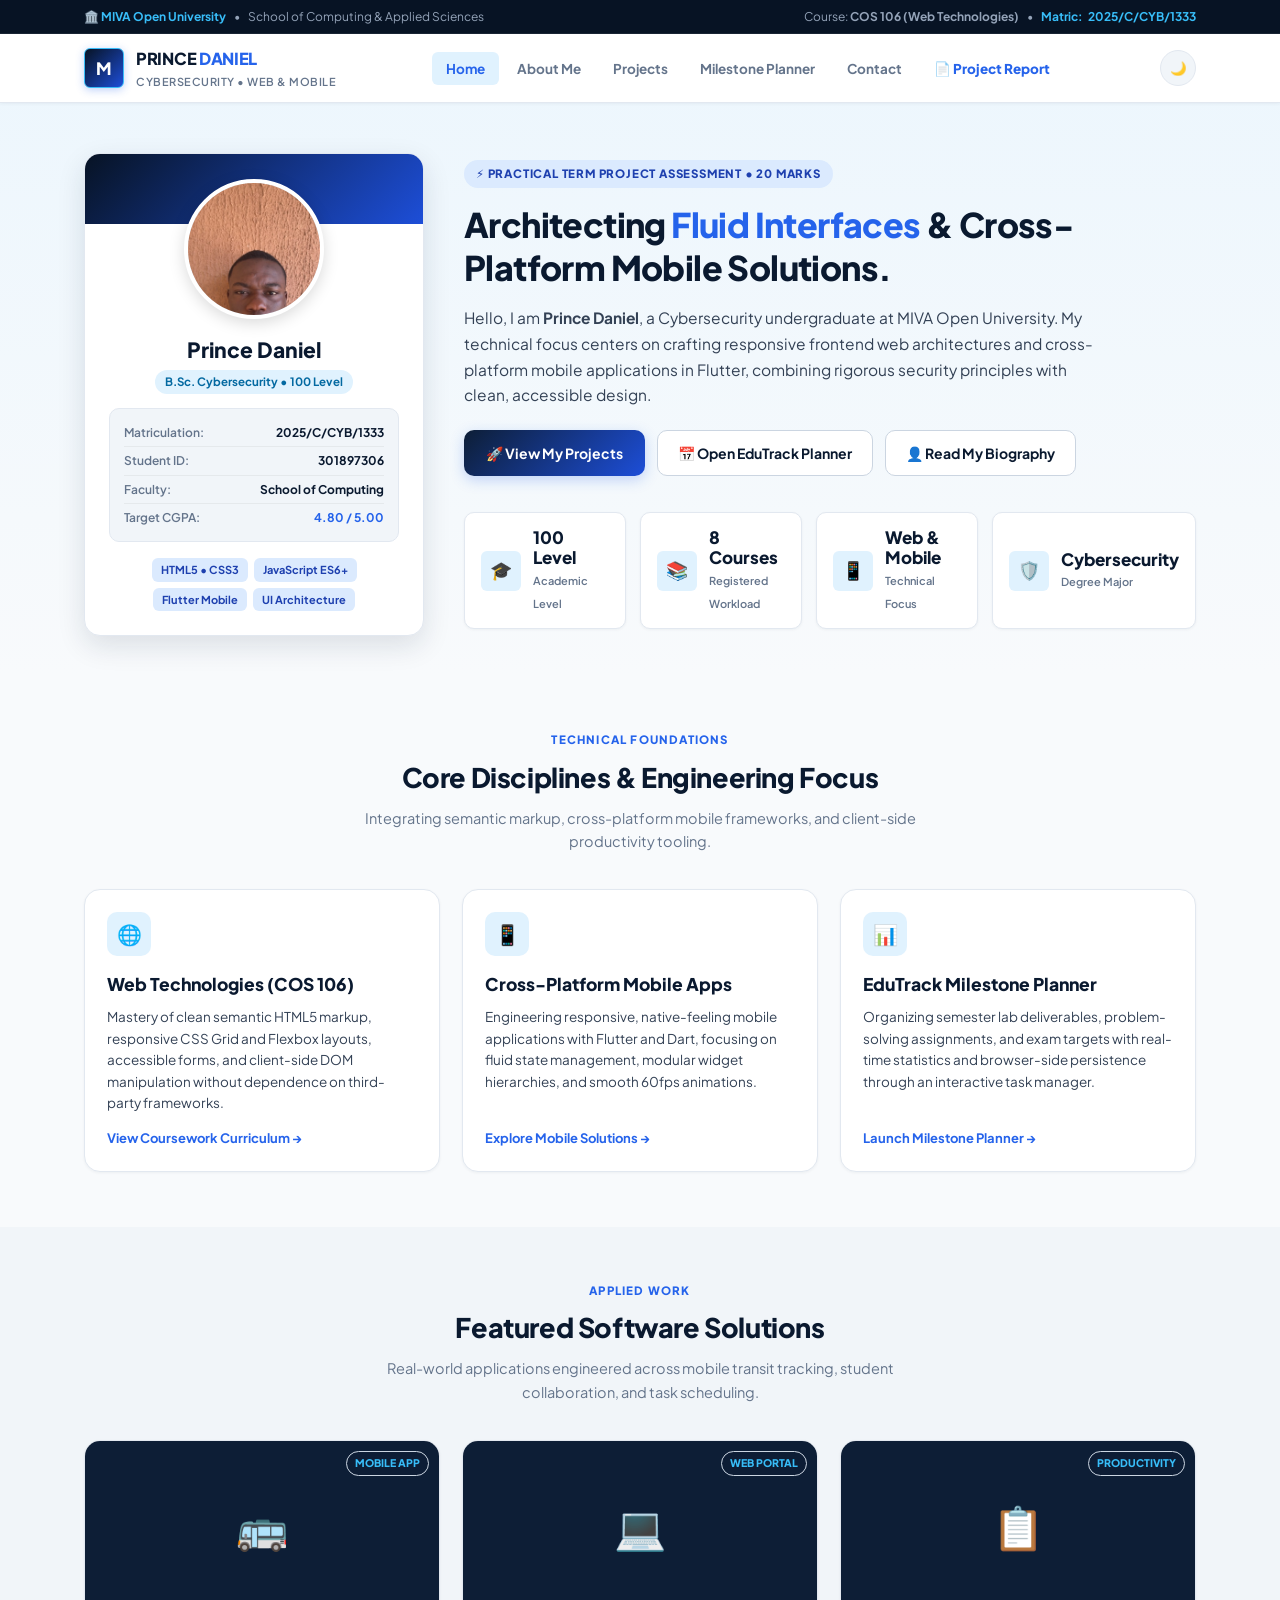
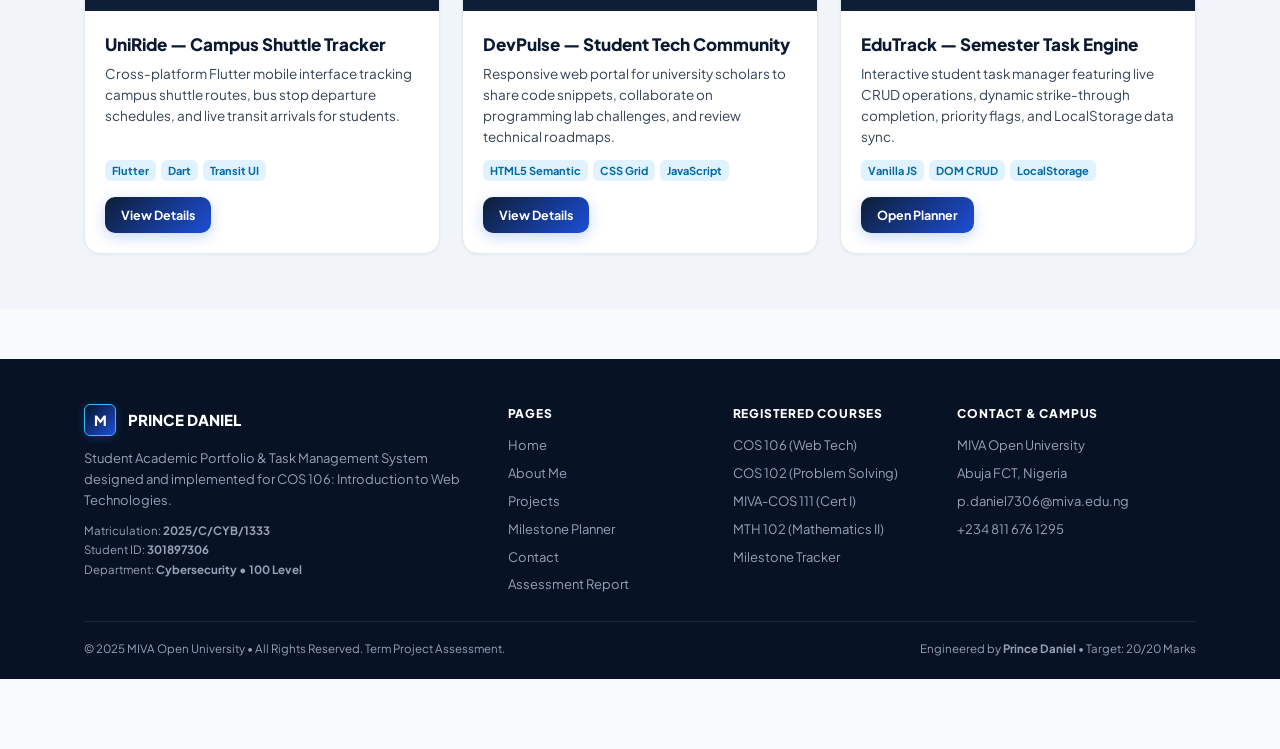
==== commit 9009cefe: "Complete redesign: Royal Navy theme, UniRide & DevPulse projects, profile left dock, zero green badg" ====
--- a/index.html
+++ b/index.html
@@ -3,8 +3,8 @@
 <head>
   <meta charset="UTF-8">
   <meta name="viewport" content="width=device-width, initial-scale=1.0">
-  <title>Prince Daniel | COS 106 Portfolio &amp; Academic Management Platform</title>
-  <meta name="description" content="Personal Academic Portfolio and Interactive Student Task Management System by Prince Daniel (2025/C/CYB/1333) for COS 106 at MIVA Open University.">
+  <title>Prince Daniel | Academic Portfolio &amp; Milestone Platform | MIVA Open University</title>
+  <meta name="description" content="Personal Academic Portfolio and Milestone Task Management System by Prince Daniel (2025/C/CYB/1333) for COS 106 at MIVA Open University.">
   <link rel="preconnect" href="https://fonts.googleapis.com">
   <link rel="preconnect" href="https://fonts.gstatic.com" crossorigin>
   <link href="https://fonts.googleapis.com/css2?family=Plus+Jakarta+Sans:wght@400;500;600;700;800&family=JetBrains+Mono:wght@400;600&display=swap" rel="stylesheet">
@@ -13,148 +13,150 @@
 <body>
 
   <!-- Institutional Top Header -->
-  <header class="inst-bar">
-    <div class="wrap inst-bar-content">
-      <div class="inst-badges">
-        <span class="inst-badge-item">🏛️ MIVA Open University</span>
+  <header class="pd-inst-strip">
+    <div class="pd-wrap pd-inst-inner">
+      <div style="display:flex; align-items:center; gap:8px;">
+        <span class="pd-inst-tag">🏛️ MIVA Open University</span>
         <span>&bull;</span>
         <span>School of Computing &amp; Applied Sciences</span>
       </div>
-      <div class="inst-badges">
+      <div style="display:flex; align-items:center; gap:8px;">
         <span>Course: <b>COS 106 (Web Technologies)</b></span>
         <span>&bull;</span>
-        <span class="inst-badge-item">Matric: <b>2025/C/CYB/1333</b></span>
+        <span class="pd-inst-tag">Matric: <b>2025/C/CYB/1333</b></span>
       </div>
     </div>
   </header>
 
-  <!-- Main Navigation Bar -->
-  <nav class="header-nav" aria-label="Main Navigation">
-    <div class="wrap header-content">
-      <a href="index.html" class="brand-logo" aria-label="Prince Daniel Home">
-        <img src="miva-logo.png" alt="MIVA Open University Logo">
-        <div class="brand-text">
-          <span class="brand-name">PRINCE DANIEL</span>
-          <span class="brand-sub">Cybersecurity &bull; Web &amp; Mobile</span>
+  <!-- Sticky Main Navigation -->
+  <nav class="pd-header" aria-label="Main Navigation">
+    <div class="pd-wrap pd-header-row">
+      <!-- Unique University Crest Brand (No Reused PNG) -->
+      <a href="index.html" class="pd-crest-brand" aria-label="Prince Daniel Portfolio">
+        <div class="pd-shield-icon">M</div>
+        <div class="pd-brand-meta">
+          <span class="pd-brand-name">PRINCE <span>DANIEL</span></span>
+          <span class="pd-brand-sub">Cybersecurity &bull; Web &amp; Mobile</span>
         </div>
       </a>
 
-      <ul class="desktop-links">
-        <li><a href="index.html" class="nav-link active">Home</a></li>
-        <li><a href="about.html" class="nav-link">About Me</a></li>
-        <li><a href="projects.html" class="nav-link">Projects</a></li>
-        <li><a href="planner.html" class="nav-link">Academic Planner</a></li>
-        <li><a href="contact.html" class="nav-link">Contact</a></li>
-        <li><a href="report.html" class="nav-link" style="color:var(--navy-mid); font-weight:700;">📄 Project Report</a></li>
+      <!-- Desktop Nav Links -->
+      <ul class="pd-nav-list">
+        <li><a href="index.html" class="pd-nav-item active">Home</a></li>
+        <li><a href="about.html" class="pd-nav-item">About Me</a></li>
+        <li><a href="projects.html" class="pd-nav-item">Projects</a></li>
+        <li><a href="planner.html" class="pd-nav-item">Milestone Planner</a></li>
+        <li><a href="contact.html" class="pd-nav-item">Contact</a></li>
+        <li><a href="report.html" class="pd-nav-item" style="color:var(--pd-royal-mid); font-weight:800;">📄 Project Report</a></li>
       </ul>
 
-      <div class="nav-actions">
-        <button type="button" class="theme-toggle-btn" id="themeToggleBtn" aria-label="Toggle Dark / Light Mode" title="Toggle Theme">
-          🌙
-        </button>
-      </div>
+      <!-- Theme Switcher -->
+      <button type="button" class="pd-theme-btn" id="themeSwitchTrigger" aria-label="Toggle Royal Dark Theme" title="Switch Theme">
+        🌙
+      </button>
     </div>
   </nav>
 
-  <!-- Hero Section: PROFILE ON THE LEFT SIDE -->
-  <section class="hero-sec">
-    <div class="wrap">
-      <div class="hero-left-grid">
+  <!-- Hero Section: PROFILE CARD ON THE LEFT SIDE -->
+  <section class="pd-hero-sec">
+    <div class="pd-wrap">
+      <div class="pd-hero-asymmetric">
         
-        <!-- Left Profile Card -->
-        <aside class="profile-card-left">
-          <div class="profile-avatar-wrap">
+        <!-- Left Column: Prince Daniel's Profile Dock -->
+        <aside class="pd-profile-dock">
+          <div class="pd-dock-banner"></div>
+          <div class="pd-photo-frame">
             <img src="portrait.jpg" alt="Prince Daniel Portrait">
           </div>
           <h3>Prince Daniel</h3>
-          <span class="profile-role-tag">Cybersecurity &bull; Web &amp; Mobile Dev</span>
-
-          <div class="profile-details-list">
-            <div class="item">
-              <span class="label">Matric No:</span>
+          <span class="pd-dock-badge">B.Sc. Cybersecurity &bull; 100 Level</span>
+
+          <div class="pd-meta-group">
+            <div class="pd-meta-row">
+              <span class="label">Matriculation:</span>
               <span class="val">2025/C/CYB/1333</span>
             </div>
-            <div class="item">
+            <div class="pd-meta-row">
               <span class="label">Student ID:</span>
               <span class="val">301897306</span>
             </div>
-            <div class="item">
-              <span class="label">Department:</span>
-              <span class="val">Cybersecurity</span>
-            </div>
-            <div class="item">
-              <span class="label">Target GPA:</span>
-              <span class="val" style="color:var(--navy-mid);">4.80 / 5.00</span>
-            </div>
-          </div>
-
-          <div class="profile-chips">
-            <span class="chip">HTML5 / CSS3</span>
-            <span class="chip">JavaScript</span>
-            <span class="chip">Flutter &amp; Dart</span>
-            <span class="chip">Mobile UI/UX</span>
+            <div class="pd-meta-row">
+              <span class="label">Faculty:</span>
+              <span class="val">School of Computing</span>
+            </div>
+            <div class="pd-meta-row">
+              <span class="label">Target CGPA:</span>
+              <span class="val" style="color:var(--pd-royal-mid);">4.80 / 5.00</span>
+            </div>
+          </div>
+
+          <div class="pd-pill-tags">
+            <span class="pd-pill">HTML5 &bull; CSS3</span>
+            <span class="pd-pill">JavaScript ES6+</span>
+            <span class="pd-pill">Flutter Mobile</span>
+            <span class="pd-pill">UI Architecture</span>
           </div>
         </aside>
 
-        <!-- Right Content Area -->
-        <div class="hero-content-right">
-          <div class="hero-eyebrow">
-            <span>⚡ 100-Level Practical Term Project &bull; 20 Marks</span>
-          </div>
-
-          <h1 class="hero-title">
-            Engineering <span>Secure Interfaces</span> &amp; Modern Mobile Experiences.
+        <!-- Right Column: Welcoming Narrative & Actions -->
+        <div class="pd-intro-area">
+          <div class="pd-eyebrow">
+            <span>⚡ Practical Term Project Assessment &bull; 20 Marks</span>
+          </div>
+
+          <h1 class="pd-hero-headline">
+            Architecting <span>Fluid Interfaces</span> &amp; Cross-Platform Mobile Solutions.
           </h1>
 
-          <p class="hero-desc">
-            Hello, I am <strong>Prince Daniel</strong>, a Cybersecurity scholar at MIVA Open University. 
-            My passion bridges modern frontend web technologies with cross-platform mobile application development, 
-            building fast, accessible, and intuitive digital tools.
-          </p>
-
-          <div class="hero-actions">
-            <a href="projects.html" class="btn-primary">
-              🚀 Explore My Projects
+          <p class="pd-hero-text">
+            Hello, I am <strong>Prince Daniel</strong>, a Cybersecurity undergraduate at MIVA Open University. 
+            My technical focus centers on crafting responsive frontend web architectures and cross-platform mobile 
+            applications in Flutter, combining rigorous security principles with clean, accessible design.
+          </p>
+
+          <div class="pd-btn-group">
+            <a href="projects.html" class="pd-btn-navy">
+              🚀 View My Projects
             </a>
-            <a href="planner.html" class="btn-secondary">
-              📅 Open Academic Planner
+            <a href="planner.html" class="pd-btn-outline">
+              📅 Open EduTrack Planner
             </a>
-            <a href="about.html" class="btn-secondary">
+            <a href="about.html" class="pd-btn-outline">
               👤 Read My Biography
             </a>
           </div>
 
-          <!-- Quick Stats Grid -->
-          <div class="stats-grid">
-            <div class="stat-box">
-              <div class="stat-icon">🎓</div>
-              <div class="stat-meta">
+          <!-- 4 KPI Metrics -->
+          <div class="pd-kpi-row">
+            <div class="pd-kpi-card">
+              <div class="pd-kpi-glyph">🎓</div>
+              <div class="pd-kpi-data">
                 <b>100 Level</b>
-                <span>Academic Standing</span>
+                <span>Academic Level</span>
               </div>
             </div>
 
-            <div class="stat-box">
-              <div class="stat-icon">📚</div>
-              <div class="stat-meta">
+            <div class="pd-kpi-card">
+              <div class="pd-kpi-glyph">📚</div>
+              <div class="pd-kpi-data">
                 <b>8 Courses</b>
-                <span>Registered Load</span>
+                <span>Registered Workload</span>
               </div>
             </div>
 
-            <div class="stat-box">
-              <div class="stat-icon">📱</div>
-              <div class="stat-meta">
-                <b>Flutter &amp; Web</b>
+            <div class="pd-kpi-card">
+              <div class="pd-kpi-glyph">📱</div>
+              <div class="pd-kpi-data">
+                <b>Web &amp; Mobile</b>
                 <span>Technical Focus</span>
               </div>
             </div>
 
-            <div class="stat-box">
-              <div class="stat-icon">🛡️</div>
-              <div class="stat-meta">
+            <div class="pd-kpi-card">
+              <div class="pd-kpi-glyph">🛡️</div>
+              <div class="pd-kpi-data">
                 <b>Cybersecurity</b>
-                <span>Specialization</span>
+                <span>Degree Major</span>
               </div>
             </div>
           </div>
@@ -166,160 +168,154 @@
   </section>
 
   <!-- Core Competencies Section -->
-  <section class="sec">
-    <div class="wrap">
-      <div class="sec-head">
-        <div class="sec-eyebrow">PRACTICAL FOUNDATIONS</div>
-        <h2 class="sec-title">Bridging Web &amp; Mobile Software Engineering</h2>
-        <p class="sec-desc">A synthesis of semantic web technologies, client-side data management, and intuitive cross-platform interfaces.</p>
-      </div>
-
-      <div class="c3">
-        <div class="card">
-          <div class="card-icon-wrap">🌐</div>
+  <section class="pd-sec">
+    <div class="pd-wrap">
+      <div class="pd-sec-header">
+        <div class="pd-sec-tag">TECHNICAL FOUNDATIONS</div>
+        <h2 class="pd-sec-title">Core Disciplines &amp; Engineering Focus</h2>
+        <p class="pd-sec-subtitle">Integrating semantic markup, cross-platform mobile frameworks, and client-side productivity tooling.</p>
+      </div>
+
+      <div class="pd-tri-grid">
+        <div class="pd-feature-card">
+          <div class="pd-feature-icon">🌐</div>
           <h4>Web Technologies (COS 106)</h4>
           <p>
-            Mastery of modern semantic HTML5, responsive CSS Grid and Flexbox architectures, and client-side JavaScript 
-            DOM manipulation to craft accessible, device-agnostic platforms.
-          </p>
-          <a href="about.html" class="card-link">View Coursework &rarr;</a>
-        </div>
-
-        <div class="card">
-          <div class="card-icon-wrap">📱</div>
-          <h4>Mobile App Development</h4>
+            Mastery of clean semantic HTML5 markup, responsive CSS Grid and Flexbox layouts, accessible forms, 
+            and client-side DOM manipulation without dependence on third-party frameworks.
+          </p>
+          <a href="about.html" class="pd-card-action">View Coursework Curriculum &rarr;</a>
+        </div>
+
+        <div class="pd-feature-card">
+          <div class="pd-feature-icon">📱</div>
+          <h4>Cross-Platform Mobile Apps</h4>
           <p>
-            Designing high-performance cross-platform mobile applications in Flutter and Dart, focusing on fluid state 
-            management, responsive widget hierarchies, and clean UX.
-          </p>
-          <a href="projects.html" class="card-link">Explore Mobile Apps &rarr;</a>
-        </div>
-
-        <div class="card">
-          <div class="card-icon-wrap">📊</div>
-          <h4>Interactive Academic Planner</h4>
+            Engineering responsive, native-feeling mobile applications with Flutter and Dart, focusing on fluid state management, 
+            modular widget hierarchies, and smooth 60fps animations.
+          </p>
+          <a href="projects.html" class="pd-card-action">Explore Mobile Solutions &rarr;</a>
+        </div>
+
+        <div class="pd-feature-card">
+          <div class="pd-feature-icon">📊</div>
+          <h4>EduTrack Milestone Planner</h4>
           <p>
-            Organizing semester milestones, assignment deadlines, and exam preparations with real-time browser storage 
-            and completion analytics via an interactive task engine.
-          </p>
-          <a href="planner.html" class="card-link">Launch Planner &rarr;</a>
+            Organizing semester lab deliverables, problem-solving assignments, and exam targets with real-time statistics 
+            and browser-side persistence through an interactive task manager.
+          </p>
+          <a href="planner.html" class="pd-card-action">Launch Milestone Planner &rarr;</a>
         </div>
       </div>
     </div>
   </section>
 
-  <!-- Featured Projects Teaser -->
-  <section class="sec" style="background:var(--bg-card-subtle);">
-    <div class="wrap">
-      <div class="sec-head">
-        <div class="sec-eyebrow">FEATURED CREATIONS</div>
-        <h2 class="sec-title">Applied Engineering Showcase</h2>
-        <p class="sec-desc">Demonstrating practical implementation across mobile fintech, web portals, and task automation.</p>
-      </div>
-
-      <div class="c3">
-        <!-- Project 1 -->
-        <div class="project-card">
-          <div class="project-thumb">
-            <span class="project-thumb-badge">MOBILE APP</span>
-            <div style="font-size:40px;">💳</div>
-          </div>
-          <div class="project-body">
-            <h4>ApexPay Mobile Wallet &amp; Airtime Hub</h4>
-            <p>Cross-platform Flutter fintech mobile interface supporting instant virtual utility settlements, airtime purchases, and transaction ledgers.</p>
-            <div class="project-tags">
-              <span>Flutter</span>
-              <span>Dart</span>
-              <span>Fintech UI</span>
-            </div>
-            <div class="project-footer-btns">
-              <a href="projects.html" class="btn-primary" style="padding:8px 16px; font-size:12.5px;">View Details</a>
-            </div>
-          </div>
-        </div>
-
-        <!-- Project 2 -->
-        <div class="project-card">
-          <div class="project-thumb">
-            <span class="project-thumb-badge">WEB APP</span>
-            <div style="font-size:40px;">🎟️</div>
-          </div>
-          <div class="project-body">
-            <h4>CampusConnect Event &amp; Ticket Hub</h4>
-            <p>Responsive student portal for discovering campus symposiums, booking workshop tickets, and dynamic seat reservation with client-side state.</p>
-            <div class="project-tags">
-              <span>HTML5</span>
-              <span>CSS Grid</span>
-              <span>JavaScript</span>
-            </div>
-            <div class="project-footer-btns">
-              <a href="projects.html" class="btn-primary" style="padding:8px 16px; font-size:12.5px;">View Details</a>
-            </div>
-          </div>
-        </div>
-
-        <!-- Project 3 -->
-        <div class="project-card">
-          <div class="project-thumb">
-            <span class="project-thumb-badge">STUDENT TOOL</span>
-            <div style="font-size:40px;">📅</div>
-          </div>
-          <div class="project-body">
-            <h4>MIVA Scholar Task Planner</h4>
-            <p>Interactive student productivity engine enabling task creation, dynamic strike-through completion, deletion, and persistent localStorage sync.</p>
-            <div class="project-tags">
-              <span>Vanilla JS</span>
-              <span>LocalStorage</span>
-              <span>CRUD</span>
-            </div>
-            <div class="project-footer-btns">
-              <a href="planner.html" class="btn-primary" style="padding:8px 16px; font-size:12.5px;">Open Planner</a>
-            </div>
+  <!-- Featured Projects Showcase (No Airtime, No Fintech) -->
+  <section class="pd-sec" style="background:var(--pd-card-subtle);">
+    <div class="pd-wrap">
+      <div class="pd-sec-header">
+        <div class="pd-sec-tag">APPLIED WORK</div>
+        <h2 class="pd-sec-title">Featured Software Solutions</h2>
+        <p class="pd-sec-subtitle">Real-world applications engineered across mobile transit tracking, student collaboration, and task scheduling.</p>
+      </div>
+
+      <div class="pd-tri-grid">
+        <!-- Project 1: UniRide Mobile -->
+        <div class="pd-project-box">
+          <div class="pd-project-visual">
+            <span class="pd-project-badge">MOBILE APP</span>
+            <div style="font-size:42px;">🚌</div>
+          </div>
+          <div class="pd-project-content">
+            <h4>UniRide &mdash; Campus Shuttle Tracker</h4>
+            <p>Cross-platform Flutter mobile interface tracking campus shuttle routes, bus stop departure schedules, and live transit arrivals for students.</p>
+            <div class="pd-tag-wrap">
+              <span class="pd-tag">Flutter</span>
+              <span class="pd-tag">Dart</span>
+              <span class="pd-tag">Transit UI</span>
+            </div>
+            <a href="projects.html" class="pd-btn-navy" style="padding:8px 16px; font-size:12.5px; align-self:flex-start;">View Details</a>
+          </div>
+        </div>
+
+        <!-- Project 2: DevPulse Forum -->
+        <div class="pd-project-box">
+          <div class="pd-project-visual">
+            <span class="pd-project-badge">WEB PORTAL</span>
+            <div style="font-size:42px;">💻</div>
+          </div>
+          <div class="pd-project-content">
+            <h4>DevPulse &mdash; Student Tech Community</h4>
+            <p>Responsive web portal for university scholars to share code snippets, collaborate on programming lab challenges, and review technical roadmaps.</p>
+            <div class="pd-tag-wrap">
+              <span class="pd-tag">HTML5 Semantic</span>
+              <span class="pd-tag">CSS Grid</span>
+              <span class="pd-tag">JavaScript</span>
+            </div>
+            <a href="projects.html" class="pd-btn-navy" style="padding:8px 16px; font-size:12.5px; align-self:flex-start;">View Details</a>
+          </div>
+        </div>
+
+        <!-- Project 3: EduTrack Planner -->
+        <div class="pd-project-box">
+          <div class="pd-project-visual">
+            <span class="pd-project-badge">PRODUCTIVITY</span>
+            <div style="font-size:42px;">📋</div>
+          </div>
+          <div class="pd-project-content">
+            <h4>EduTrack &mdash; Semester Task Engine</h4>
+            <p>Interactive student task manager featuring live CRUD operations, dynamic strike-through completion, priority flags, and LocalStorage data sync.</p>
+            <div class="pd-tag-wrap">
+              <span class="pd-tag">Vanilla JS</span>
+              <span class="pd-tag">DOM CRUD</span>
+              <span class="pd-tag">LocalStorage</span>
+            </div>
+            <a href="planner.html" class="pd-btn-navy" style="padding:8px 16px; font-size:12.5px; align-self:flex-start;">Open Planner</a>
           </div>
         </div>
       </div>
     </div>
   </section>
 
-  <!-- Main Footer -->
-  <footer class="main-footer">
-    <div class="wrap">
-      <div class="footer-grid">
+  <!-- Modern Institutional Footer -->
+  <footer class="pd-footer">
+    <div class="pd-wrap">
+      <div class="pd-footer-cols">
         <div>
-          <div class="brand-logo" style="margin-bottom:12px;">
-            <img src="miva-logo.png" alt="MIVA Logo" style="height:32px;">
-            <span style="color:#FFFFFF; font-weight:800; font-size:16px;">PRINCE DANIEL</span>
+          <div class="pd-crest-brand" style="margin-bottom:12px;">
+            <div class="pd-shield-icon" style="width:32px; height:32px; font-size:14px;">M</div>
+            <span style="color:#FFFFFF; font-weight:800; font-size:15px;">PRINCE DANIEL</span>
           </div>
           <p>
             Student Academic Portfolio &amp; Task Management System designed and implemented for COS 106: Introduction to Web Technologies.
           </p>
-          <div style="margin-top:12px; font-size:12px; line-height:1.7;">
+          <div style="margin-top:10px; font-size:11.5px; line-height:1.7;">
             <div>Matriculation: <b>2025/C/CYB/1333</b></div>
             <div>Student ID: <b>301897306</b></div>
-            <div>Department: <b>Cybersecurity (100 Level)</b></div>
+            <div>Department: <b>Cybersecurity &bull; 100 Level</b></div>
           </div>
         </div>
 
         <div>
-          <h5>NAVIGATION</h5>
+          <h5>PAGES</h5>
           <ul>
-            <li><a href="index.html">Home Page</a></li>
+            <li><a href="index.html">Home</a></li>
             <li><a href="about.html">About Me</a></li>
-            <li><a href="projects.html">Projects Showcase</a></li>
-            <li><a href="planner.html">Academic Planner</a></li>
-            <li><a href="contact.html">Contact Form</a></li>
+            <li><a href="projects.html">Projects</a></li>
+            <li><a href="planner.html">Milestone Planner</a></li>
+            <li><a href="contact.html">Contact</a></li>
             <li><a href="report.html">Assessment Report</a></li>
           </ul>
         </div>
 
         <div>
-          <h5>ACADEMICS</h5>
+          <h5>REGISTERED COURSES</h5>
           <ul>
             <li>COS 106 (Web Tech)</li>
             <li>COS 102 (Problem Solving)</li>
             <li>MIVA-COS 111 (Cert I)</li>
             <li>MTH 102 (Mathematics II)</li>
-            <li><a href="planner.html">Study Planner System</a></li>
+            <li><a href="planner.html">Milestone Tracker</a></li>
           </ul>
         </div>
 
@@ -334,7 +330,7 @@
         </div>
       </div>
 
-      <div class="footer-bottom">
+      <div class="pd-footer-bottom">
         <span>&copy; 2025 MIVA Open University &bull; All Rights Reserved. Term Project Assessment.</span>
         <span>Engineered by <b>Prince Daniel</b> &bull; Target: 20/20 Marks</span>
       </div>
@@ -342,24 +338,24 @@
   </footer>
 
   <!-- Floating Mobile App Bottom Bar -->
-  <nav class="mobile-bottom-nav" aria-label="Mobile Bottom Navigation">
-    <a href="index.html" class="bottom-nav-item active">
+  <nav class="pd-mobile-bar" aria-label="Mobile Navigation">
+    <a href="index.html" class="pd-bar-item active">
       <svg viewBox="0 0 24 24" fill="none" stroke="currentColor" stroke-width="2"><path d="M3 9l9-7 9 7v11a2 2 0 0 1-2 2H5a2 2 0 0 1-2-2z"></path><polyline points="9 22 9 12 15 12 15 22"></polyline></svg>
       <span>Home</span>
     </a>
-    <a href="about.html" class="bottom-nav-item">
+    <a href="about.html" class="pd-bar-item">
       <svg viewBox="0 0 24 24" fill="none" stroke="currentColor" stroke-width="2"><circle cx="12" cy="7" r="4"></circle><path d="M20 21v-2a4 4 0 0 0-4-4H8a4 4 0 0 0-4 4v2"></path></svg>
       <span>About</span>
     </a>
-    <a href="projects.html" class="bottom-nav-item">
+    <a href="projects.html" class="pd-bar-item">
       <svg viewBox="0 0 24 24" fill="none" stroke="currentColor" stroke-width="2"><rect x="2" y="7" width="20" height="14" rx="2" ry="2"></rect><path d="M16 21V5a2 2 0 0 0-2-2h-4a2 2 0 0 0-2 2v16"></path></svg>
       <span>Projects</span>
     </a>
-    <a href="planner.html" class="bottom-nav-item">
+    <a href="planner.html" class="pd-bar-item">
       <svg viewBox="0 0 24 24" fill="none" stroke="currentColor" stroke-width="2"><rect x="3" y="4" width="18" height="18" rx="2" ry="2"></rect><line x1="16" y1="2" x2="16" y2="6"></line><line x1="8" y1="2" x2="8" y2="6"></line><line x1="3" y1="10" x2="21" y2="10"></line></svg>
       <span>Planner</span>
     </a>
-    <a href="contact.html" class="bottom-nav-item">
+    <a href="contact.html" class="pd-bar-item">
       <svg viewBox="0 0 24 24" fill="none" stroke="currentColor" stroke-width="2"><path d="M4 4h16c1.1 0 2 .9 2 2v12c0 1.1-.9 2-2 2H4c-1.1 0-2-.9-2-2V6c0-1.1.9-2 2-2z"></path><polyline points="22,6 12,13 2,6"></polyline></svg>
       <span>Contact</span>
     </a>
--- a/style.css
+++ b/style.css
@@ -1,61 +1,63 @@
 /* ==========================================================================
-   PRINCE DANIEL - COS 106 TERM PROJECT STYLESHEET
-   MIVA Open University - School of Computing - B.Sc. Cybersecurity
+   PRINCE DANIEL - COS 106 PRACTICAL TERM PROJECT
+   MIVA Open University | School of Computing | B.Sc. Cybersecurity
    Matric: 2025/C/CYB/1333 | Student ID: 301897306
-   Primary Color Theme: Royal Navy Blue & Electric Blue
+   Exclusive Royal Navy Blue & Ice Cyan Architecture (NO GREEN)
    ========================================================================== */
 
 :root {
-  /* Royal Navy Blue Palette */
-  --navy-dark: #0A192F;
-  --navy-deep: #0F172A;
-  --navy-primary: #1E3A8A;
-  --navy-mid: #2563EB;
-  --blue-accent: #0284C7;
-  --blue-electric: #38BDF8;
-  --blue-light: #E0F2FE;
+  /* Royal Navy Blue Palette - Strict No-Green Rule */
+  --pd-navy-dark: #071324;
+  --pd-navy-deep: #0D1E36;
+  --pd-navy-surface: #142847;
+  --pd-royal-primary: #1D4ED8;
+  --pd-royal-mid: #2563EB;
+  --pd-cyan-electric: #0284C7;
+  --pd-cyan-ice: #38BDF8;
+  --pd-cyan-light: #E0F2FE;
   
-  --bg-page: #F8FAFC;
-  --bg-card: #FFFFFF;
-  --bg-card-subtle: #F1F5F9;
-  --border-light: #E2E8F0;
-  --border-focus: #38BDF8;
+  --pd-page-bg: #F8FAFC;
+  --pd-card-bg: #FFFFFF;
+  --pd-card-subtle: #F1F5F9;
+  --pd-border: #CBD5E1;
+  --pd-border-light: #E2E8F0;
   
-  --text-main: #0F172A;
-  --text-muted: #475569;
-  --text-subtle: #64748B;
+  --pd-text-head: #0A192F;
+  --pd-text-body: #334155;
+  --pd-text-subtle: #64748B;
   
-  --badge-green-bg: #DCFCE7;
-  --badge-green-text: #166534;
-  --badge-amber-bg: #FEF3C7;
-  --badge-amber-text: #92400E;
-  --badge-red-bg: #FEE2E2;
-  --badge-red-text: #991B1B;
+  /* Badges - Royal Blue & Cyan Only (NO GREEN) */
+  --pd-badge-blue-bg: #DBEAFE;
+  --pd-badge-blue-text: #1E40AF;
+  --pd-badge-cyan-bg: #E0F2FE;
+  --pd-badge-cyan-text: #0369A1;
+  --pd-badge-slate-bg: #F1F5F9;
+  --pd-badge-slate-text: #475569;
   
-  --shadow-sm: 0 1px 3px rgba(15, 23, 42, 0.06);
-  --shadow-md: 0 4px 14px rgba(15, 23, 42, 0.08);
-  --shadow-lg: 0 10px 25px rgba(30, 58, 138, 0.12);
-  --radius-sm: 6px;
-  --radius-md: 10px;
-  --radius-lg: 14px;
-}
-
-/* Dark Mode Overrides */
+  --pd-radius-sm: 6px;
+  --pd-radius-md: 10px;
+  --pd-radius-lg: 16px;
+  --pd-shadow-sm: 0 1px 3px rgba(13, 30, 54, 0.05);
+  --pd-shadow-md: 0 4px 14px rgba(13, 30, 54, 0.08);
+  --pd-shadow-lg: 0 10px 28px rgba(13, 30, 54, 0.12);
+}
+
+/* Dark Mode Palette */
 body.dark-mode {
-  --bg-page: #0B132B;
-  --bg-card: #111D42;
-  --bg-card-subtle: #1C2541;
-  --border-light: #233554;
-  --border-focus: #38BDF8;
-  --text-main: #F8FAFC;
-  --text-muted: #94A3B8;
-  --text-subtle: #CBD5E1;
-  --shadow-sm: 0 1px 3px rgba(0, 0, 0, 0.4);
-  --shadow-md: 0 4px 14px rgba(0, 0, 0, 0.5);
-  --shadow-lg: 0 10px 25px rgba(0, 0, 0, 0.6);
-}
-
-/* Base Reset */
+  --pd-page-bg: #071324;
+  --pd-card-bg: #0D1E36;
+  --pd-card-subtle: #142847;
+  --pd-border: #1E3A5F;
+  --pd-border-light: #162B46;
+  --pd-text-head: #F8FAFC;
+  --pd-text-body: #CBD5E1;
+  --pd-text-subtle: #94A3B8;
+  --pd-badge-blue-bg: #1E3A8A;
+  --pd-badge-blue-text: #93C5FD;
+  --pd-badge-cyan-bg: #075985;
+  --pd-badge-cyan-text: #BAE6FD;
+}
+
 *, *::before, *::after {
   box-sizing: border-box;
   margin: 0;
@@ -64,153 +66,136 @@
 
 body {
   font-family: 'Plus Jakarta Sans', system-ui, -apple-system, sans-serif;
-  background-color: var(--bg-page);
-  color: var(--text-main);
+  background-color: var(--pd-page-bg);
+  color: var(--pd-text-body);
   line-height: 1.6;
-  font-size: 15px;
+  font-size: 14.5px;
   -webkit-font-smoothing: antialiased;
-  padding-bottom: 70px; /* Space for mobile bottom nav */
-}
-
-a {
-  color: inherit;
-  text-decoration: none;
-}
-
-img {
-  max-width: 100%;
-  height: auto;
-  display: block;
-}
-
-.wrap {
-  max-width: 1140px;
+  padding-bottom: 70px;
+}
+
+a { color: inherit; text-decoration: none; }
+img { max-width: 100%; height: auto; display: block; }
+
+.pd-wrap {
+  max-width: 1160px;
   margin: 0 auto;
   padding: 0 24px;
 }
 
 /* Top Institutional Banner */
-.inst-bar {
-  background: var(--navy-dark);
+.pd-inst-strip {
+  background: var(--pd-navy-dark);
   color: #94A3B8;
-  font-size: 12.5px;
-  padding: 8px 0;
+  font-size: 12px;
+  padding: 7px 0;
   border-bottom: 1px solid rgba(255, 255, 255, 0.08);
 }
-
-.inst-bar-content {
+.pd-inst-inner {
   display: flex;
   justify-content: space-between;
   align-items: center;
   flex-wrap: wrap;
   gap: 8px;
 }
-
-.inst-badges {
-  display: flex;
-  gap: 12px;
-  align-items: center;
-}
-
-.inst-badge-item {
-  color: var(--blue-electric);
-  font-weight: 600;
+.pd-inst-tag {
+  color: var(--pd-cyan-ice);
+  font-weight: 700;
   display: inline-flex;
   align-items: center;
-  gap: 4px;
-}
-
-/* Sticky Main Navigation */
-.header-nav {
+  gap: 5px;
+}
+
+/* Modern Sticky Header */
+.pd-header {
   position: sticky;
   top: 0;
   z-index: 1000;
-  background: var(--bg-card);
-  border-bottom: 1px solid var(--border-light);
-  box-shadow: var(--shadow-sm);
-  transition: background-color 0.3s;
-}
-
-.header-content {
+  background: var(--pd-card-bg);
+  border-bottom: 1px solid var(--pd-border-light);
+  box-shadow: var(--pd-shadow-sm);
+  transition: background 0.3s;
+}
+.pd-header-row {
   display: flex;
   justify-content: space-between;
   align-items: center;
-  height: 70px;
-}
-
-.brand-logo {
+  height: 68px;
+}
+
+/* University Emblem Crest (No Reused PNG image) */
+.pd-crest-brand {
   display: flex;
   align-items: center;
   gap: 12px;
 }
-
-.brand-logo img {
-  height: 38px;
-  width: auto;
-}
-
-.brand-text {
+.pd-shield-icon {
+  width: 40px;
+  height: 40px;
+  background: linear-gradient(135deg, var(--pd-navy-dark) 0%, var(--pd-royal-primary) 100%);
+  color: #FFFFFF;
+  border-radius: var(--pd-radius-sm);
+  display: flex;
+  align-items: center;
+  justify-content: center;
+  font-weight: 800;
+  font-size: 17px;
+  box-shadow: 0 2px 8px rgba(37, 99, 235, 0.3);
+  border: 1.5px solid var(--pd-cyan-ice);
+}
+.pd-brand-meta {
   display: flex;
   flex-direction: column;
 }
-
-.brand-name {
-  font-size: 17px;
-  font-weight: 800;
-  color: var(--navy-primary);
+.pd-brand-name {
+  font-size: 16.5px;
+  font-weight: 800;
+  color: var(--pd-text-head);
   letter-spacing: -0.3px;
 }
-
-body.dark-mode .brand-name {
-  color: var(--blue-electric);
-}
-
-.brand-sub {
+.pd-brand-name span {
+  color: var(--pd-royal-mid);
+}
+body.dark-mode .pd-brand-name span {
+  color: var(--pd-cyan-ice);
+}
+.pd-brand-sub {
   font-size: 11px;
   font-weight: 600;
-  color: var(--text-subtle);
+  color: var(--pd-text-subtle);
   text-transform: uppercase;
   letter-spacing: 0.5px;
 }
 
-.desktop-links {
-  display: flex;
-  align-items: center;
-  gap: 6px;
+.pd-nav-list {
+  display: flex;
+  align-items: center;
+  gap: 4px;
   list-style: none;
 }
-
-.nav-link {
+.pd-nav-item {
   padding: 8px 14px;
-  font-size: 14px;
-  font-weight: 600;
-  color: var(--text-muted);
-  border-radius: var(--radius-sm);
-  transition: all 0.2s ease;
-}
-
-.nav-link:hover, .nav-link.active {
-  color: var(--navy-mid);
-  background: var(--blue-light);
-}
-
-body.dark-mode .nav-link:hover, body.dark-mode .nav-link.active {
+  font-size: 13.5px;
+  font-weight: 700;
+  color: var(--pd-text-subtle);
+  border-radius: var(--pd-radius-sm);
+  transition: all 0.2s;
+}
+.pd-nav-item:hover, .pd-nav-item.active {
+  color: var(--pd-royal-mid);
+  background: var(--pd-cyan-light);
+}
+body.dark-mode .pd-nav-item:hover, body.dark-mode .pd-nav-item.active {
   color: #FFFFFF;
-  background: rgba(56, 189, 248, 0.15);
-}
-
-.nav-actions {
-  display: flex;
-  align-items: center;
-  gap: 10px;
-}
-
-.theme-toggle-btn {
-  background: var(--bg-card-subtle);
-  border: 1px solid var(--border-light);
-  color: var(--text-main);
-  width: 38px;
-  height: 38px;
+  background: var(--pd-navy-surface);
+}
+
+.pd-theme-btn {
+  background: var(--pd-card-subtle);
+  border: 1px solid var(--pd-border-light);
+  color: var(--pd-text-head);
+  width: 36px;
+  height: 36px;
   border-radius: 50%;
   cursor: pointer;
   display: flex;
@@ -218,943 +203,706 @@
   justify-content: center;
   transition: all 0.2s;
 }
-
-.theme-toggle-btn:hover {
-  border-color: var(--blue-electric);
-  color: var(--blue-electric);
-}
-
-.mobile-menu-btn {
-  display: none;
-  background: none;
-  border: none;
-  font-size: 22px;
-  cursor: pointer;
-  color: var(--text-main);
-}
-
-/* Hero Section: PROFILE ON THE LEFT */
-.hero-sec {
+.pd-theme-btn:hover {
+  border-color: var(--pd-cyan-ice);
+  color: var(--pd-royal-mid);
+}
+
+/* Hero Section: PROFILE ON THE LEFT SIDE */
+.pd-hero-sec {
   padding: 50px 0 40px 0;
-  background: linear-gradient(180deg, rgba(224, 242, 254, 0.4) 0%, rgba(248, 250, 252, 0) 100%);
-}
-
-body.dark-mode .hero-sec {
-  background: linear-gradient(180deg, rgba(30, 58, 138, 0.15) 0%, rgba(11, 19, 43, 0) 100%);
-}
-
-.hero-left-grid {
+  background: linear-gradient(180deg, rgba(224, 242, 254, 0.45) 0%, rgba(248, 250, 252, 0) 100%);
+}
+body.dark-mode .pd-hero-sec {
+  background: linear-gradient(180deg, rgba(13, 30, 54, 0.6) 0%, rgba(7, 19, 36, 0) 100%);
+}
+
+.pd-hero-asymmetric {
   display: grid;
   grid-template-columns: 340px 1fr;
-  gap: 36px;
-  align-items: center;
-}
-
-/* Left Profile Card */
-.profile-card-left {
-  background: var(--bg-card);
-  border: 1px solid var(--border-light);
-  border-radius: var(--radius-lg);
+  gap: 40px;
+  align-items: center;
+}
+
+/* Left Profile Frame */
+.pd-profile-dock {
+  background: var(--pd-card-bg);
+  border: 1px solid var(--pd-border-light);
+  border-radius: var(--pd-radius-lg);
   padding: 24px;
-  box-shadow: var(--shadow-lg);
+  box-shadow: var(--pd-shadow-lg);
   text-align: center;
   position: relative;
   overflow: hidden;
 }
-
-.profile-card-left::before {
-  content: '';
-  position: absolute;
-  top: 0;
-  left: 0;
-  right: 0;
-  height: 80px;
-  background: linear-gradient(135deg, var(--navy-dark) 0%, var(--navy-primary) 100%);
-  z-index: 0;
-}
-
-.profile-avatar-wrap {
-  position: relative;
-  z-index: 1;
+.pd-dock-banner {
+  height: 70px;
+  background: linear-gradient(135deg, var(--pd-navy-dark) 0%, var(--pd-royal-primary) 100%);
+  margin: -24px -24px 0 -24px;
+}
+.pd-photo-frame {
   width: 140px;
   height: 140px;
-  margin: 15px auto 16px auto;
   border-radius: 50%;
-  border: 4px solid #FFFFFF;
-  box-shadow: 0 6px 16px rgba(0, 0, 0, 0.15);
+  border: 4px solid var(--pd-card-bg);
+  box-shadow: 0 4px 16px rgba(0, 0, 0, 0.15);
+  margin: -45px auto 14px auto;
   overflow: hidden;
   background: #E2E8F0;
-}
-
-.profile-avatar-wrap img {
+  position: relative;
+}
+.pd-photo-frame img {
   width: 100%;
   height: 100%;
   object-fit: cover;
   object-position: center top;
 }
-
-.profile-card-left h3 {
-  font-size: 20px;
-  font-weight: 800;
-  color: var(--text-main);
-  margin-bottom: 4px;
-}
-
-.profile-role-tag {
+.pd-profile-dock h3 {
+  font-size: 21px;
+  font-weight: 800;
+  color: var(--pd-text-head);
+  margin-bottom: 2px;
+}
+.pd-dock-badge {
   display: inline-block;
-  background: var(--blue-light);
-  color: var(--navy-primary);
-  font-size: 12px;
+  background: var(--pd-badge-cyan-bg);
+  color: var(--pd-badge-cyan-text);
+  font-size: 11.5px;
   font-weight: 700;
   padding: 3px 10px;
   border-radius: 999px;
   margin-bottom: 14px;
 }
 
-body.dark-mode .profile-role-tag {
-  background: rgba(56, 189, 248, 0.2);
-  color: var(--blue-electric);
-}
-
-.profile-details-list {
+.pd-meta-group {
+  background: var(--pd-card-subtle);
+  border: 1px solid var(--pd-border-light);
+  border-radius: var(--pd-radius-md);
+  padding: 10px 14px;
+  font-size: 12px;
   text-align: left;
-  background: var(--bg-card-subtle);
-  border-radius: var(--radius-md);
-  padding: 12px 14px;
-  font-size: 12px;
   margin-bottom: 16px;
-  border: 1px solid var(--border-light);
-}
-
-.profile-details-list .item {
+}
+.pd-meta-row {
   display: flex;
   justify-content: space-between;
   padding: 4px 0;
   border-bottom: 1px solid rgba(0, 0, 0, 0.05);
 }
-
-body.dark-mode .profile-details-list .item {
-  border-bottom: 1px solid rgba(255, 255, 255, 0.05);
-}
-
-.profile-details-list .item:last-child {
-  border-bottom: none;
-}
-
-.profile-details-list .label {
-  color: var(--text-subtle);
-  font-weight: 600;
-}
-
-.profile-details-list .val {
-  color: var(--text-main);
-  font-weight: 700;
-}
-
-.profile-chips {
+body.dark-mode .pd-meta-row { border-bottom: 1px solid rgba(255, 255, 255, 0.05); }
+.pd-meta-row:last-child { border-bottom: none; }
+.pd-meta-row .label { color: var(--pd-text-subtle); font-weight: 600; }
+.pd-meta-row .val { color: var(--pd-text-head); font-weight: 700; }
+
+.pd-pill-tags {
   display: flex;
   flex-wrap: wrap;
   gap: 6px;
   justify-content: center;
 }
-
-.chip {
+.pd-pill {
   font-size: 11px;
-  font-weight: 600;
-  padding: 3px 8px;
-  border-radius: var(--radius-sm);
-  background: var(--bg-card-subtle);
-  color: var(--text-muted);
-  border: 1px solid var(--border-light);
+  font-weight: 700;
+  padding: 3px 9px;
+  border-radius: var(--pd-radius-sm);
+  background: var(--pd-badge-blue-bg);
+  color: var(--pd-badge-blue-text);
 }
 
 /* Right Content Area */
-.hero-content-right {
+.pd-intro-area {
   display: flex;
   flex-direction: column;
   gap: 16px;
 }
-
-.hero-eyebrow {
+.pd-eyebrow {
   display: inline-flex;
   align-items: center;
   gap: 6px;
-  background: var(--blue-light);
-  color: var(--navy-primary);
-  font-size: 12px;
-  font-weight: 700;
+  background: var(--pd-badge-blue-bg);
+  color: var(--pd-badge-blue-text);
+  font-size: 11.5px;
+  font-weight: 800;
   padding: 5px 12px;
   border-radius: 999px;
   width: fit-content;
   text-transform: uppercase;
   letter-spacing: 0.8px;
 }
-
-body.dark-mode .hero-eyebrow {
-  background: rgba(56, 189, 248, 0.15);
-  color: var(--blue-electric);
-}
-
-.hero-title {
-  font-size: 36px;
+.pd-hero-headline {
+  font-size: 34px;
   font-weight: 800;
   line-height: 1.25;
-  color: var(--text-main);
-  letter-spacing: -0.8px;
-}
-
-.hero-title span {
-  color: var(--navy-mid);
-}
-
-body.dark-mode .hero-title span {
-  color: var(--blue-electric);
-}
-
-.hero-desc {
-  font-size: 16px;
-  color: var(--text-muted);
-  line-height: 1.6;
-  max-width: 620px;
-}
-
-.hero-actions {
+  color: var(--pd-text-head);
+  letter-spacing: -0.6px;
+}
+.pd-hero-headline span {
+  color: var(--pd-royal-mid);
+}
+body.dark-mode .pd-hero-headline span {
+  color: var(--pd-cyan-ice);
+}
+.pd-hero-text {
+  font-size: 15.5px;
+  color: var(--pd-text-body);
+  line-height: 1.65;
+  max-width: 640px;
+}
+
+.pd-btn-group {
   display: flex;
   gap: 12px;
   flex-wrap: wrap;
-  margin-top: 8px;
-}
-
-/* Buttons */
-.btn-primary {
-  background: linear-gradient(135deg, var(--navy-primary) 0%, var(--navy-mid) 100%);
+  margin-top: 6px;
+}
+.pd-btn-navy {
+  background: linear-gradient(135deg, var(--pd-navy-deep) 0%, var(--pd-royal-primary) 100%);
   color: #FFFFFF;
-  padding: 12px 24px;
+  padding: 11px 22px;
   font-size: 14px;
   font-weight: 700;
-  border-radius: var(--radius-md);
+  border-radius: var(--pd-radius-md);
   border: none;
   cursor: pointer;
   display: inline-flex;
   align-items: center;
   gap: 8px;
-  box-shadow: 0 4px 12px rgba(37, 99, 235, 0.25);
-  transition: all 0.2s ease;
-}
-
-.btn-primary:hover {
+  box-shadow: 0 4px 14px rgba(37, 99, 235, 0.25);
+  transition: all 0.2s;
+}
+.pd-btn-navy:hover {
   transform: translateY(-2px);
   box-shadow: 0 6px 18px rgba(37, 99, 235, 0.35);
-  background: linear-gradient(135deg, var(--navy-mid) 0%, var(--blue-accent) 100%);
-}
-
-.btn-secondary {
-  background: var(--bg-card);
-  color: var(--text-main);
-  padding: 12px 22px;
+  background: linear-gradient(135deg, var(--pd-royal-primary) 0%, var(--pd-cyan-electric) 100%);
+}
+.pd-btn-outline {
+  background: var(--pd-card-bg);
+  color: var(--pd-text-head);
+  padding: 11px 20px;
   font-size: 14px;
   font-weight: 700;
-  border-radius: var(--radius-md);
-  border: 1px solid var(--border-light);
+  border-radius: var(--pd-radius-md);
+  border: 1px solid var(--pd-border);
   cursor: pointer;
   display: inline-flex;
   align-items: center;
   gap: 8px;
-  transition: all 0.2s ease;
-}
-
-.btn-secondary:hover {
-  border-color: var(--navy-mid);
-  color: var(--navy-mid);
-  background: var(--blue-light);
-}
-
-body.dark-mode .btn-secondary:hover {
-  background: rgba(56, 189, 248, 0.1);
-  color: var(--blue-electric);
-}
-
-/* KPI Stats Grid */
-.stats-grid {
+  transition: all 0.2s;
+}
+.pd-btn-outline:hover {
+  border-color: var(--pd-royal-mid);
+  color: var(--pd-royal-mid);
+  background: var(--pd-cyan-light);
+}
+
+/* 4 KPI Metrics */
+.pd-kpi-row {
   display: grid;
   grid-template-columns: repeat(4, 1fr);
-  gap: 16px;
-  margin-top: 24px;
-}
-
-.stat-box {
-  background: var(--bg-card);
-  border: 1px solid var(--border-light);
-  border-radius: var(--radius-md);
-  padding: 16px;
-  box-shadow: var(--shadow-sm);
-  display: flex;
-  align-items: center;
   gap: 14px;
+  margin-top: 20px;
+}
+.pd-kpi-card {
+  background: var(--pd-card-bg);
+  border: 1px solid var(--pd-border-light);
+  border-radius: var(--pd-radius-md);
+  padding: 14px 16px;
+  box-shadow: var(--pd-shadow-sm);
+  display: flex;
+  align-items: center;
+  gap: 12px;
   transition: transform 0.2s;
 }
-
-.stat-box:hover {
+.pd-kpi-card:hover {
   transform: translateY(-2px);
-  border-color: var(--blue-accent);
-}
-
-.stat-icon {
-  width: 42px;
-  height: 42px;
-  border-radius: var(--radius-md);
-  background: var(--blue-light);
-  color: var(--navy-primary);
+  border-color: var(--pd-cyan-ice);
+}
+.pd-kpi-glyph {
+  width: 40px;
+  height: 40px;
+  border-radius: var(--pd-radius-sm);
+  background: var(--pd-cyan-light);
+  color: var(--pd-royal-primary);
+  display: flex;
+  align-items: center;
+  justify-content: center;
+  font-size: 18px;
+  flex-shrink: 0;
+}
+body.dark-mode .pd-kpi-glyph {
+  background: var(--pd-navy-surface);
+  color: var(--pd-cyan-ice);
+}
+.pd-kpi-data b {
+  font-size: 17px;
+  font-weight: 800;
+  color: var(--pd-text-head);
+  display: block;
+  line-height: 1.2;
+}
+.pd-kpi-data span {
+  font-size: 11px;
+  font-weight: 600;
+  color: var(--pd-text-subtle);
+}
+
+/* Sections */
+.pd-sec {
+  padding: 55px 0;
+}
+.pd-sec-header {
+  text-align: center;
+  margin-bottom: 36px;
+}
+.pd-sec-tag {
+  font-size: 11.5px;
+  font-weight: 800;
+  text-transform: uppercase;
+  letter-spacing: 1.2px;
+  color: var(--pd-royal-mid);
+  margin-bottom: 6px;
+}
+body.dark-mode .pd-sec-tag { color: var(--pd-cyan-ice); }
+.pd-sec-title {
+  font-size: 27px;
+  font-weight: 800;
+  color: var(--pd-text-head);
+  letter-spacing: -0.4px;
+  margin-bottom: 8px;
+}
+.pd-sec-subtitle {
+  font-size: 14.5px;
+  color: var(--pd-text-subtle);
+  max-width: 600px;
+  margin: 0 auto;
+}
+
+/* 3-Col Card Layout */
+.pd-tri-grid {
+  display: grid;
+  grid-template-columns: repeat(3, 1fr);
+  gap: 22px;
+}
+.pd-feature-card {
+  background: var(--pd-card-bg);
+  border: 1px solid var(--pd-border-light);
+  border-radius: var(--pd-radius-lg);
+  padding: 22px;
+  box-shadow: var(--pd-shadow-sm);
+  display: flex;
+  flex-direction: column;
+  transition: all 0.3s;
+}
+.pd-feature-card:hover {
+  transform: translateY(-4px);
+  box-shadow: var(--pd-shadow-md);
+  border-color: var(--pd-royal-mid);
+}
+.pd-feature-icon {
+  width: 44px;
+  height: 44px;
+  border-radius: var(--pd-radius-md);
+  background: var(--pd-cyan-light);
+  color: var(--pd-royal-primary);
   display: flex;
   align-items: center;
   justify-content: center;
   font-size: 20px;
-  flex-shrink: 0;
-}
-
-body.dark-mode .stat-icon {
-  background: rgba(56, 189, 248, 0.15);
-  color: var(--blue-electric);
-}
-
-.stat-meta b {
-  font-size: 18px;
-  font-weight: 800;
-  display: block;
-  color: var(--text-main);
-  line-height: 1.2;
-}
-
-.stat-meta span {
-  font-size: 11.5px;
-  font-weight: 600;
-  color: var(--text-subtle);
-}
-
-/* Section Common */
-.sec {
-  padding: 60px 0;
-}
-
-.sec-head {
-  text-align: center;
-  margin-bottom: 40px;
-}
-
-.sec-eyebrow {
-  font-size: 12px;
-  font-weight: 800;
-  text-transform: uppercase;
-  letter-spacing: 1.2px;
-  color: var(--navy-mid);
-  margin-bottom: 6px;
-}
-
-body.dark-mode .sec-eyebrow {
-  color: var(--blue-electric);
-}
-
-.sec-title {
-  font-size: 28px;
-  font-weight: 800;
-  color: var(--text-main);
-  letter-spacing: -0.5px;
+  margin-bottom: 14px;
+}
+body.dark-mode .pd-feature-icon {
+  background: var(--pd-navy-surface);
+  color: var(--pd-cyan-ice);
+}
+.pd-feature-card h4 {
+  font-size: 17.5px;
+  font-weight: 800;
+  color: var(--pd-text-head);
   margin-bottom: 8px;
 }
-
-.sec-desc {
-  font-size: 15px;
-  color: var(--text-muted);
-  max-width: 600px;
-  margin: 0 auto;
-}
-
-/* Cards Grid (3 Columns) */
-.c3 {
-  display: grid;
-  grid-template-columns: repeat(3, 1fr);
-  gap: 24px;
-}
-
-.card {
-  background: var(--bg-card);
-  border: 1px solid var(--border-light);
-  border-radius: var(--radius-lg);
-  padding: 24px;
-  box-shadow: var(--shadow-sm);
-  transition: all 0.3s ease;
-  display: flex;
-  flex-direction: column;
-}
-
-.card:hover {
-  transform: translateY(-4px);
-  box-shadow: var(--shadow-md);
-  border-color: var(--blue-accent);
-}
-
-.card-icon-wrap {
-  width: 48px;
-  height: 48px;
-  border-radius: var(--radius-md);
-  background: var(--blue-light);
-  color: var(--navy-primary);
-  display: flex;
-  align-items: center;
-  justify-content: center;
-  font-size: 22px;
-  margin-bottom: 16px;
-}
-
-body.dark-mode .card-icon-wrap {
-  background: rgba(56, 189, 248, 0.15);
-  color: var(--blue-electric);
-}
-
-.card h4 {
-  font-size: 18px;
-  font-weight: 800;
-  color: var(--text-main);
-  margin-bottom: 8px;
-}
-
-.card p {
-  font-size: 14px;
-  color: var(--text-muted);
+.pd-feature-card p {
+  font-size: 13.5px;
+  color: var(--pd-text-body);
   line-height: 1.6;
   flex-grow: 1;
 }
-
-.card-link {
+.pd-card-action {
+  margin-top: 14px;
+  font-size: 13px;
+  font-weight: 700;
+  color: var(--pd-royal-mid);
   display: inline-flex;
   align-items: center;
-  gap: 6px;
-  color: var(--navy-mid);
-  font-weight: 700;
-  font-size: 13.5px;
-  margin-top: 16px;
-  transition: gap 0.2s;
-}
-
-body.dark-mode .card-link {
-  color: var(--blue-electric);
-}
-
-.card-link:hover {
-  gap: 10px;
-}
-
-/* Projects Cards */
-.project-card {
-  background: var(--bg-card);
-  border: 1px solid var(--border-light);
-  border-radius: var(--radius-lg);
+  gap: 4px;
+}
+body.dark-mode .pd-card-action { color: var(--pd-cyan-ice); }
+
+/* Project Cards */
+.pd-showcase-grid {
+  display: grid;
+  grid-template-columns: repeat(auto-fit, minmax(320px, 1fr));
+  gap: 22px;
+}
+.pd-project-box {
+  background: var(--pd-card-bg);
+  border: 1px solid var(--pd-border-light);
+  border-radius: var(--pd-radius-lg);
   overflow: hidden;
-  box-shadow: var(--shadow-sm);
+  box-shadow: var(--pd-shadow-sm);
   display: flex;
   flex-direction: column;
   transition: all 0.3s;
 }
-
-.project-card:hover {
+.pd-project-box:hover {
   transform: translateY(-4px);
-  box-shadow: var(--shadow-md);
-  border-color: var(--navy-mid);
-}
-
-.project-thumb {
-  height: 180px;
-  background: #0A192F;
+  box-shadow: var(--pd-shadow-md);
+  border-color: var(--pd-royal-mid);
+}
+.pd-project-visual {
+  height: 170px;
+  background: var(--pd-navy-deep);
   display: flex;
   align-items: center;
   justify-content: center;
   color: #FFFFFF;
   position: relative;
-  overflow: hidden;
-}
-
-.project-thumb-badge {
+}
+.pd-project-badge {
   position: absolute;
-  top: 12px;
-  right: 12px;
+  top: 10px;
+  right: 10px;
   font-size: 10.5px;
   font-weight: 800;
   padding: 3px 8px;
   border-radius: 999px;
-  background: rgba(15, 23, 42, 0.75);
-  color: #FFFFFF;
-  backdrop-filter: blur(4px);
-}
-
-.project-body {
+  background: rgba(13, 30, 54, 0.85);
+  color: var(--pd-cyan-ice);
+  border: 1px solid var(--pd-border);
+}
+.pd-project-content {
   padding: 20px;
   display: flex;
   flex-direction: column;
   flex-grow: 1;
 }
-
-.project-body h4 {
+.pd-project-content h4 {
   font-size: 17px;
   font-weight: 800;
-  color: var(--text-main);
+  color: var(--pd-text-head);
   margin-bottom: 6px;
 }
-
-.project-body p {
+.pd-project-content p {
   font-size: 13.5px;
-  color: var(--text-muted);
+  color: var(--pd-text-body);
   line-height: 1.55;
-  margin-bottom: 14px;
+  margin-bottom: 12px;
   flex-grow: 1;
 }
-
-.project-tags {
+.pd-tag-wrap {
   display: flex;
   flex-wrap: wrap;
-  gap: 6px;
+  gap: 5px;
   margin-bottom: 16px;
 }
-
-.project-tags span {
+.pd-tag {
   font-size: 11px;
   font-weight: 700;
   padding: 2px 7px;
-  border-radius: var(--radius-sm);
-  background: var(--blue-light);
-  color: var(--navy-primary);
-}
-
-body.dark-mode .project-tags span {
-  background: rgba(56, 189, 248, 0.15);
-  color: var(--blue-electric);
-}
-
-.project-footer-btns {
-  display: flex;
-  gap: 10px;
-}
-
-/* Academic Coursework Table */
-.table-wrapper {
+  border-radius: var(--pd-radius-sm);
+  background: var(--pd-badge-cyan-bg);
+  color: var(--pd-badge-cyan-text);
+}
+
+/* Academic Table (NO GREEN) */
+.pd-table-panel {
   overflow-x: auto;
-  border-radius: var(--radius-md);
-  border: 1px solid var(--border-light);
-  background: var(--bg-card);
-  box-shadow: var(--shadow-sm);
-  margin-top: 16px;
-}
-
-table.academic-table {
+  border-radius: var(--pd-radius-md);
+  border: 1px solid var(--pd-border-light);
+  background: var(--pd-card-bg);
+  box-shadow: var(--pd-shadow-sm);
+}
+table.pd-academic-grid {
   width: 100%;
   border-collapse: collapse;
-  font-size: 13.5px;
+  font-size: 13px;
   text-align: left;
 }
-
-table.academic-table th, table.academic-table td {
+table.pd-academic-grid th, table.pd-academic-grid td {
   padding: 12px 16px;
-  border-bottom: 1px solid var(--border-light);
-}
-
-table.academic-table th {
-  background: var(--navy-dark);
+  border-bottom: 1px solid var(--pd-border-light);
+}
+table.pd-academic-grid th {
+  background: var(--pd-navy-dark);
   color: #FFFFFF;
   font-weight: 700;
-  font-size: 13px;
+  font-size: 12.5px;
   text-transform: uppercase;
   letter-spacing: 0.6px;
 }
-
-table.academic-table tr:hover td {
-  background: var(--bg-card-subtle);
-}
-
-/* Planner Components */
-.planner-stats-bar {
+table.pd-academic-grid tr:hover td { background: var(--pd-card-subtle); }
+
+/* Planner Metrics & Form */
+.pd-planner-kpi-bar {
   display: grid;
-  grid-template-columns: 2fr 1fr;
+  grid-template-columns: 2fr 1.2fr;
   gap: 20px;
-  background: var(--bg-card);
-  border: 1px solid var(--border-light);
-  border-radius: var(--radius-lg);
+  background: var(--pd-card-bg);
+  border: 1px solid var(--pd-border-light);
+  border-radius: var(--pd-radius-lg);
   padding: 20px;
-  box-shadow: var(--shadow-sm);
-  margin-bottom: 24px;
-}
-
-.planner-metrics {
+  box-shadow: var(--pd-shadow-sm);
+  margin-bottom: 22px;
+}
+.pd-stats-trio {
   display: grid;
   grid-template-columns: repeat(3, 1fr);
   gap: 12px;
 }
-
-.metric-box {
-  background: var(--bg-card-subtle);
-  border-radius: var(--radius-md);
+.pd-stat-cell {
+  background: var(--pd-card-subtle);
+  border-radius: var(--pd-radius-md);
   padding: 12px;
   text-align: center;
-  border: 1px solid var(--border-light);
-}
-
-.metric-num {
+  border: 1px solid var(--pd-border-light);
+}
+.pd-stat-num {
   font-size: 24px;
   font-weight: 800;
-  color: var(--text-main);
-  line-height: 1;
-  margin-bottom: 4px;
-}
-
-.metric-label {
+  color: var(--pd-text-head);
+  margin-bottom: 2px;
+}
+.pd-stat-lbl {
   font-size: 11px;
   font-weight: 600;
-  color: var(--text-subtle);
-}
-
-.progress-track-wrapper {
+  color: var(--pd-text-subtle);
+}
+.pd-progress-box {
   display: flex;
   flex-direction: column;
   justify-content: center;
 }
-
-.progress-track-label {
+.pd-progress-label {
   display: flex;
   justify-content: space-between;
-  font-size: 12.5px;
+  font-size: 12px;
   font-weight: 700;
   margin-bottom: 6px;
 }
-
-.progress-track-bar {
+.pd-progress-rail {
   height: 10px;
-  background: var(--bg-card-subtle);
+  background: var(--pd-card-subtle);
   border-radius: 999px;
   overflow: hidden;
-  border: 1px solid var(--border-light);
-}
-
-.progress-track-fill {
+  border: 1px solid var(--pd-border-light);
+}
+.pd-progress-meter {
   height: 100%;
-  background: linear-gradient(90deg, var(--navy-mid) 0%, var(--blue-electric) 100%);
+  background: linear-gradient(90deg, var(--pd-royal-primary) 0%, var(--pd-cyan-ice) 100%);
   border-radius: 999px;
   transition: width 0.4s ease;
 }
 
-.planner-form-card {
-  background: var(--bg-card);
-  border: 1px solid var(--border-light);
-  border-radius: var(--radius-lg);
-  padding: 24px;
-  box-shadow: var(--shadow-sm);
-  margin-bottom: 24px;
-}
-
-.planner-form-grid {
+.pd-task-card {
+  background: var(--pd-card-bg);
+  border: 1px solid var(--pd-border-light);
+  border-radius: var(--pd-radius-lg);
+  padding: 22px;
+  box-shadow: var(--pd-shadow-sm);
+  margin-bottom: 22px;
+}
+.pd-form-grid {
   display: grid;
   grid-template-columns: 2fr 1.2fr 1fr 1fr auto;
   gap: 12px;
   align-items: flex-end;
 }
-
-.form-group {
+.pd-field-group {
   display: flex;
   flex-direction: column;
   gap: 5px;
 }
-
-.form-group label {
+.pd-field-group label {
   font-size: 12px;
   font-weight: 700;
-  color: var(--text-main);
-}
-
-.form-control {
+  color: var(--pd-text-head);
+}
+.pd-input {
   height: 42px;
   padding: 0 12px;
-  border-radius: var(--radius-sm);
-  border: 1px solid var(--border-light);
-  background: var(--bg-card);
-  color: var(--text-main);
+  border-radius: var(--pd-radius-sm);
+  border: 1px solid var(--pd-border);
+  background: var(--pd-card-bg);
+  color: var(--pd-text-head);
   font-size: 13.5px;
   outline: none;
-  transition: border-color 0.2s, box-shadow 0.2s;
   font-family: inherit;
-}
-
-.form-control:focus {
-  border-color: var(--navy-mid);
+  transition: all 0.2s;
+}
+.pd-input:focus {
+  border-color: var(--pd-royal-mid);
   box-shadow: 0 0 0 3px rgba(37, 99, 235, 0.15);
 }
-
-.form-control.is-invalid {
-  border-color: #EF4444;
+.pd-input.is-invalid {
+  border-color: #DC2626;
   background-color: #FEF2F2;
 }
-
-body.dark-mode .form-control.is-invalid {
-  background-color: rgba(239, 68, 68, 0.15);
-}
-
-.error-feedback {
+body.dark-mode .pd-input.is-invalid { background-color: rgba(220, 38, 38, 0.15); }
+.pd-err-msg {
   font-size: 11px;
   font-weight: 600;
   color: #DC2626;
   display: none;
 }
-
-.form-control.is-invalid + .error-feedback {
-  display: block;
-}
-
-/* Task List Items */
-.planner-filter-bar {
-  display: flex;
-  justify-content: space-between;
-  align-items: center;
-  margin-bottom: 14px;
-  flex-wrap: wrap;
-  gap: 10px;
-}
-
-.filter-btn-group {
-  display: flex;
-  gap: 6px;
-}
-
-.filter-btn {
-  background: var(--bg-card);
-  border: 1px solid var(--border-light);
-  color: var(--text-muted);
-  padding: 6px 14px;
-  border-radius: var(--radius-sm);
-  font-size: 12.5px;
-  font-weight: 700;
-  cursor: pointer;
-  transition: all 0.2s;
-}
-
-.filter-btn.active, .filter-btn:hover {
-  background: var(--navy-mid);
-  color: #FFFFFF;
-  border-color: var(--navy-mid);
-}
-
-.task-list {
-  display: flex;
-  flex-direction: column;
-  gap: 10px;
-}
-
-.task-item {
-  background: var(--bg-card);
-  border: 1px solid var(--border-light);
-  border-radius: var(--radius-md);
+.pd-input.is-invalid + .pd-err-msg { display: block; }
+
+/* Task Row Items */
+.pd-task-row {
+  background: var(--pd-card-bg);
+  border: 1px solid var(--pd-border-light);
+  border-radius: var(--pd-radius-md);
   padding: 14px 18px;
   display: flex;
   align-items: center;
   justify-content: space-between;
   gap: 14px;
+  margin-bottom: 10px;
   transition: all 0.2s;
 }
-
-.task-item:hover {
-  border-color: var(--blue-accent);
-  box-shadow: var(--shadow-sm);
-}
-
-.task-item.completed {
-  opacity: 0.65;
-  background: var(--bg-card-subtle);
-}
-
-.task-item.completed .task-title {
+.pd-task-row:hover {
+  border-color: var(--pd-cyan-ice);
+  box-shadow: var(--pd-shadow-sm);
+}
+.pd-task-row.completed {
+  opacity: 0.6;
+  background: var(--pd-card-subtle);
+}
+.pd-task-row.completed .pd-task-title {
   text-decoration: line-through;
-  color: var(--text-subtle);
-}
-
-.task-left {
+  color: var(--pd-text-subtle);
+}
+.pd-row-left {
   display: flex;
   align-items: center;
   gap: 14px;
   flex-grow: 1;
 }
-
-.task-checkbox {
+.pd-task-check {
   width: 20px;
   height: 20px;
   cursor: pointer;
-  accent-color: var(--navy-mid);
-}
-
-.task-details {
-  display: flex;
-  flex-direction: column;
-  gap: 3px;
-}
-
-.task-title {
-  font-size: 14.5px;
-  font-weight: 700;
-  color: var(--text-main);
-}
-
-.task-meta {
-  display: flex;
-  align-items: center;
-  gap: 10px;
+  accent-color: var(--pd-royal-mid);
+}
+.pd-task-title {
+  font-size: 14px;
+  font-weight: 700;
+  color: var(--pd-text-head);
+}
+.pd-task-meta {
+  display: flex;
+  align-items: center;
+  gap: 8px;
   font-size: 11.5px;
-  color: var(--text-subtle);
-  flex-wrap: wrap;
-}
-
-.task-course-badge {
-  font-weight: 700;
-  background: var(--blue-light);
-  color: var(--navy-primary);
+  color: var(--pd-text-subtle);
+  margin-top: 2px;
+}
+.pd-task-badge {
+  background: var(--pd-badge-blue-bg);
+  color: var(--pd-badge-blue-text);
+  font-weight: 700;
   padding: 1px 6px;
   border-radius: 4px;
 }
-
-body.dark-mode .task-course-badge {
-  background: rgba(56, 189, 248, 0.15);
-  color: var(--blue-electric);
-}
-
-.task-priority-high { color: #DC2626; font-weight: 700; }
-.task-priority-medium { color: #D97706; font-weight: 700; }
-.task-priority-low { color: #16A34A; font-weight: 700; }
-
-.task-delete-btn {
+.pd-del-btn {
   background: none;
   border: none;
   font-size: 16px;
   color: #94A3B8;
   cursor: pointer;
-  padding: 6px;
+  padding: 4px;
   border-radius: 4px;
   transition: all 0.2s;
 }
-
-.task-delete-btn:hover {
-  color: #DC2626;
-  background: #FEE2E2;
-}
-
-/* Contact Layout */
-.contact-grid {
+.pd-del-btn:hover { color: #DC2626; background: #FEE2E2; }
+
+/* Contact Section */
+.pd-contact-split {
   display: grid;
   grid-template-columns: 1fr 1.6fr;
   gap: 30px;
 }
-
-.contact-info-card {
-  background: linear-gradient(135deg, var(--navy-dark) 0%, var(--navy-primary) 100%);
+.pd-channel-card {
+  background: linear-gradient(135deg, var(--pd-navy-dark) 0%, var(--pd-royal-primary) 100%);
   color: #FFFFFF;
-  border-radius: var(--radius-lg);
-  padding: 30px;
-  box-shadow: var(--shadow-lg);
-}
-
-.contact-info-card h3 {
-  font-size: 22px;
-  font-weight: 800;
-  margin-bottom: 8px;
-}
-
-.contact-info-card p {
-  color: #CBD5E1;
-  font-size: 14px;
-  line-height: 1.6;
-  margin-bottom: 24px;
-}
-
-.contact-channel-item {
+  border-radius: var(--pd-radius-lg);
+  padding: 28px;
+  box-shadow: var(--pd-shadow-lg);
+}
+.pd-channel-card h3 { font-size: 22px; font-weight: 800; margin-bottom: 8px; }
+.pd-channel-card p { font-size: 13.5px; color: #CBD5E1; margin-bottom: 22px; line-height: 1.6; }
+.pd-channel-row {
   display: flex;
   align-items: flex-start;
   gap: 12px;
   margin-bottom: 16px;
 }
-
-.channel-icon {
-  font-size: 18px;
-  color: var(--blue-electric);
-}
-
-.channel-meta b {
-  display: block;
-  font-size: 11.5px;
-  text-transform: uppercase;
-  letter-spacing: 0.5px;
+.pd-channel-icon { font-size: 18px; color: var(--pd-cyan-ice); }
+.pd-channel-info b { display: block; font-size: 11px; text-transform: uppercase; color: #94A3B8; }
+.pd-channel-info span, .pd-channel-info a { font-size: 13.5px; font-weight: 600; color: #FFFFFF; }
+
+/* Modern Footer */
+.pd-footer {
+  background: var(--pd-navy-dark);
   color: #94A3B8;
-}
-
-.channel-meta span, .channel-meta a {
-  font-size: 14px;
-  font-weight: 600;
-  color: #FFFFFF;
-}
-
-/* Footer */
-.main-footer {
-  background: var(--navy-dark);
-  color: #94A3B8;
-  padding: 50px 0 24px 0;
+  padding: 45px 0 20px 0;
   margin-top: 50px;
-  font-size: 13.5px;
-}
-
-.footer-grid {
+  font-size: 13px;
+}
+.pd-footer-cols {
   display: grid;
   grid-template-columns: 2fr 1fr 1fr 1.2fr;
-  gap: 30px;
-  margin-bottom: 30px;
-}
-
-.footer-grid h5 {
+  gap: 26px;
+  margin-bottom: 26px;
+}
+.pd-footer-cols h5 {
   color: #FFFFFF;
-  font-size: 12.5px;
+  font-size: 12px;
   font-weight: 800;
   text-transform: uppercase;
   letter-spacing: 0.8px;
-  margin-bottom: 14px;
-}
-
-.footer-grid ul {
+  margin-bottom: 12px;
+}
+.pd-footer-cols ul {
   list-style: none;
   display: flex;
   flex-direction: column;
-  gap: 8px;
-}
-
-.footer-grid a:hover {
-  color: var(--blue-electric);
-}
-
-.footer-bottom {
+  gap: 7px;
+}
+.pd-footer-cols a:hover { color: var(--pd-cyan-ice); }
+.pd-footer-bottom {
   border-top: 1px solid rgba(255, 255, 255, 0.08);
-  padding-top: 20px;
+  padding-top: 18px;
   display: flex;
   justify-content: space-between;
   flex-wrap: wrap;
   gap: 10px;
-  font-size: 12px;
-}
-
-/* Mobile Bottom Navigation Bar (App Bar) */
-.mobile-bottom-nav {
+  font-size: 11.5px;
+}
+
+/* Floating Mobile App Bottom Bar */
+.pd-mobile-bar {
   display: none;
   position: fixed;
   bottom: 0;
   left: 0;
   right: 0;
   height: 60px;
-  background: var(--navy-dark);
+  background: var(--pd-navy-dark);
   border-top: 1px solid rgba(255, 255, 255, 0.1);
   z-index: 9999;
   justify-content: space-around;
   align-items: center;
 }
-
-.bottom-nav-item {
+.pd-bar-item {
   display: flex;
   flex-direction: column;
   align-items: center;
@@ -1166,87 +914,21 @@
   flex-grow: 1;
   height: 100%;
 }
-
-.bottom-nav-item svg {
-  width: 20px;
-  height: 20px;
-}
-
-.bottom-nav-item.active {
-  color: var(--blue-electric);
-}
-
-/* Toast Notifications */
-.toast-container {
-  position: fixed;
-  bottom: 75px;
-  right: 20px;
-  z-index: 10000;
-  display: flex;
-  flex-direction: column;
-  gap: 8px;
-}
-
-.toast {
-  background: var(--navy-dark);
-  color: #FFFFFF;
-  padding: 10px 16px;
-  border-radius: var(--radius-sm);
-  font-size: 13px;
-  font-weight: 600;
-  box-shadow: var(--shadow-lg);
-  border-left: 4px solid var(--navy-mid);
-  display: flex;
-  align-items: center;
-  gap: 8px;
-  animation: slideInRight 0.3s ease;
-}
-
-.toast.success { border-color: #10B981; }
-.toast.danger { border-color: #EF4444; }
-.toast.info { border-color: var(--blue-electric); }
-
-@keyframes slideInRight {
-  from { transform: translateX(100%); opacity: 0; }
-  to { transform: translateX(0); opacity: 1; }
-}
-
-/* Responsive Media Queries */
+.pd-bar-item.active { color: var(--pd-cyan-ice); }
+.pd-bar-item svg { width: 20px; height: 20px; }
+
+/* Responsive Overrides */
 @media (max-width: 900px) {
-  .hero-left-grid {
-    grid-template-columns: 1fr;
-  }
-  .stats-grid {
-    grid-template-columns: repeat(2, 1fr);
-  }
-  .c3 {
-    grid-template-columns: 1fr;
-  }
-  .contact-grid {
-    grid-template-columns: 1fr;
-  }
-  .footer-grid {
-    grid-template-columns: 1fr 1fr;
-  }
-  .planner-stats-bar {
-    grid-template-columns: 1fr;
-  }
-  .planner-form-grid {
-    grid-template-columns: 1fr;
-  }
-}
-
+  .pd-hero-asymmetric { grid-template-columns: 1fr; }
+  .pd-kpi-row { grid-template-columns: repeat(2, 1fr); }
+  .pd-tri-grid { grid-template-columns: 1fr; }
+  .pd-contact-split { grid-template-columns: 1fr; }
+  .pd-footer-cols { grid-template-columns: 1fr 1fr; }
+  .pd-planner-kpi-bar { grid-template-columns: 1fr; }
+  .pd-form-grid { grid-template-columns: 1fr; }
+}
 @media (max-width: 768px) {
-  .desktop-links {
-    display: none;
-  }
-  .mobile-menu-btn {
-    display: block;
-  }
-  .mobile-bottom-nav {
-    display: flex;
-  }
-  .hero-title {
-    font-size: 28px;
-  }
-}
+  .pd-nav-list { display: none; }
+  .pd-mobile-bar { display: flex; }
+  .pd-hero-headline { font-size: 27px; }
+}
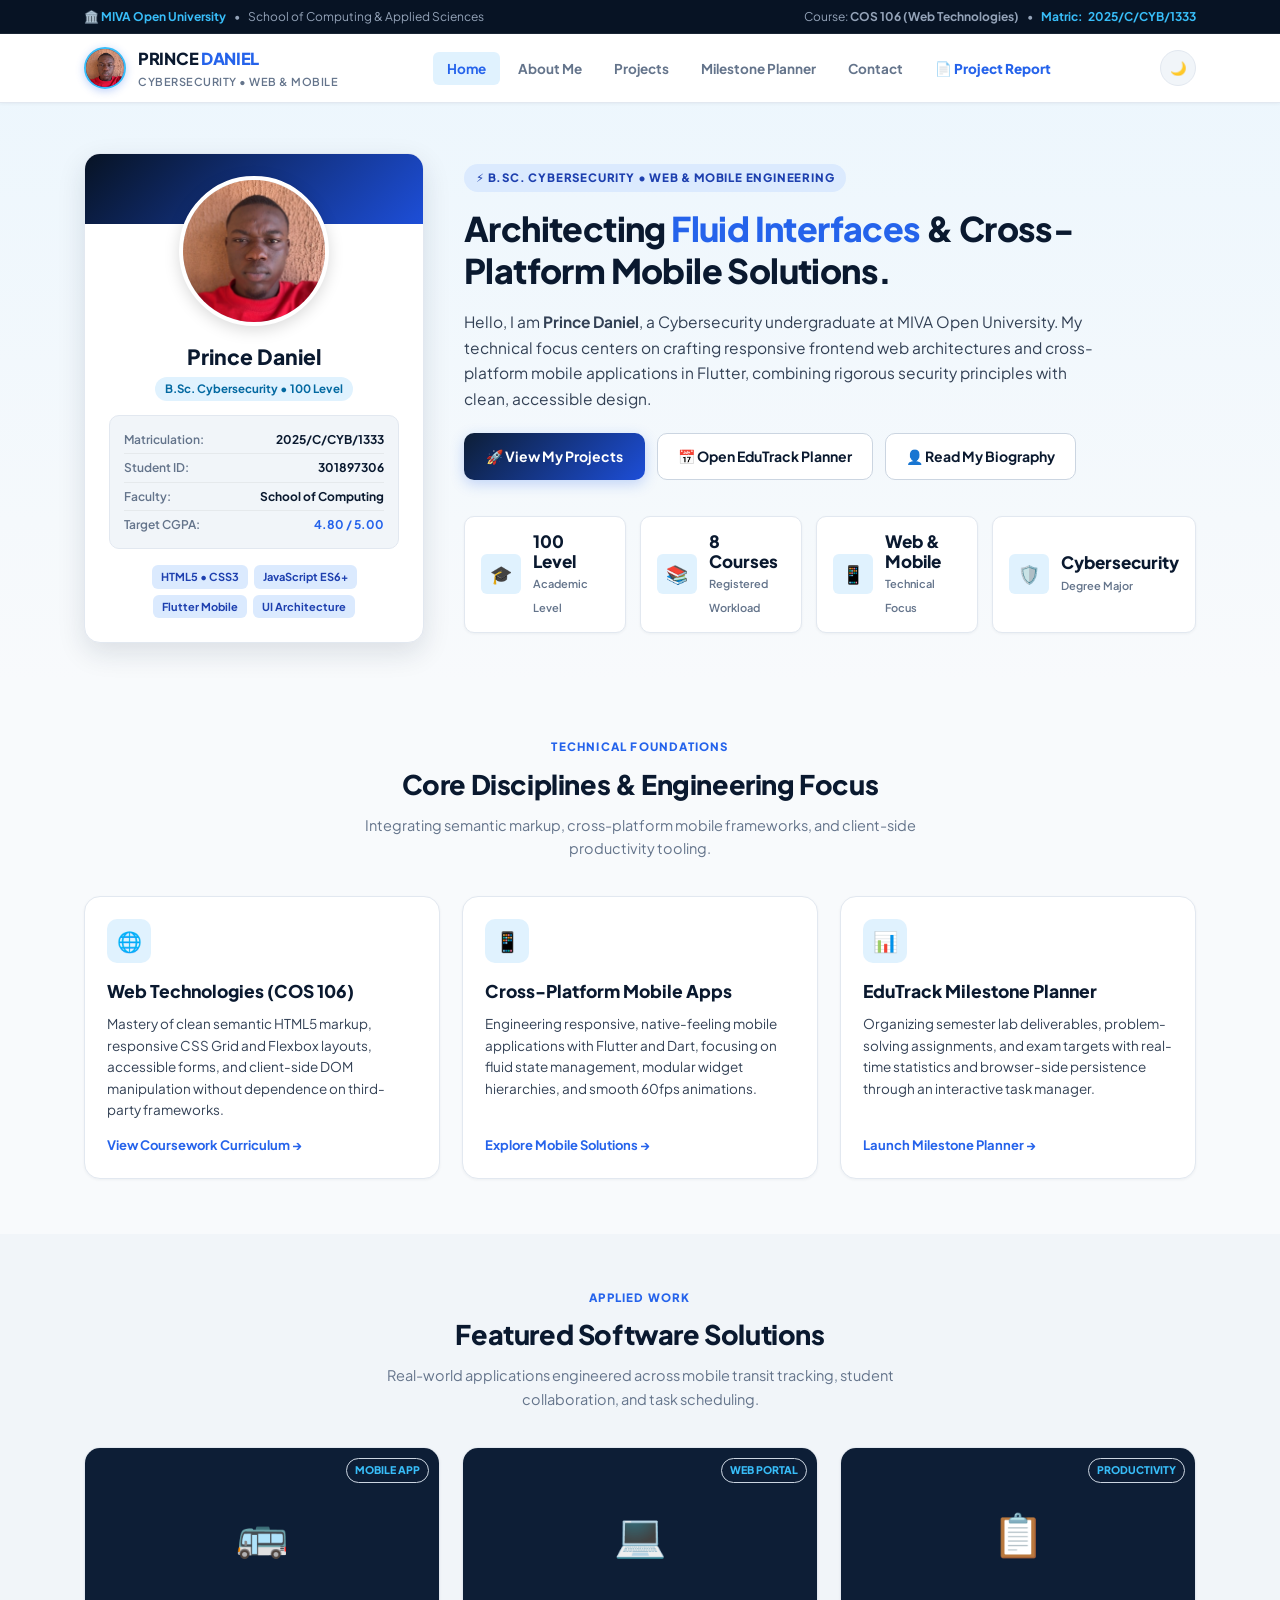
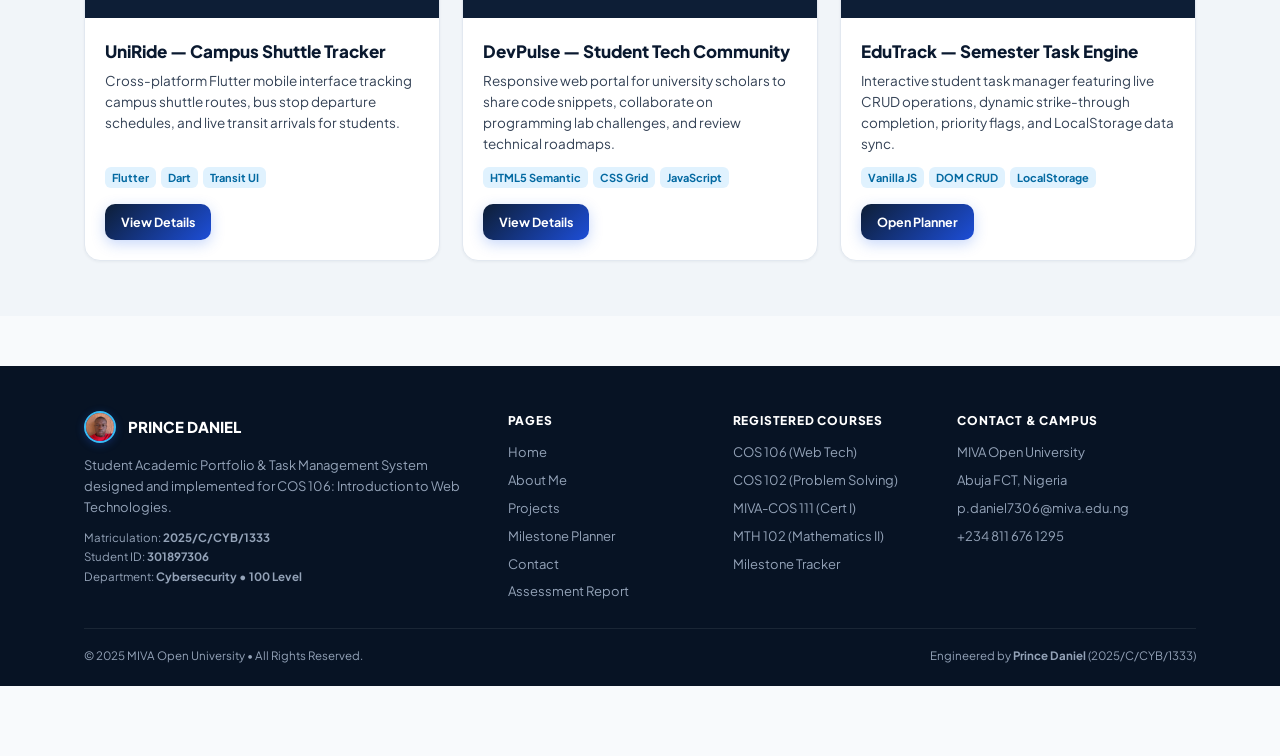
==== commit 619ad4ac: "Update Prince Daniel COS 106 portfolio, portrait framing, and print-ready report" ====
--- a/index.html
+++ b/index.html
@@ -8,7 +8,7 @@
   <link rel="preconnect" href="https://fonts.googleapis.com">
   <link rel="preconnect" href="https://fonts.gstatic.com" crossorigin>
   <link href="https://fonts.googleapis.com/css2?family=Plus+Jakarta+Sans:wght@400;500;600;700;800&family=JetBrains+Mono:wght@400;600&display=swap" rel="stylesheet">
-  <link rel="stylesheet" href="style.css">
+  <link rel="stylesheet" href="style.css?v=2">
 </head>
 <body>
 
@@ -16,7 +16,7 @@
   <header class="pd-inst-strip">
     <div class="pd-wrap pd-inst-inner">
       <div style="display:flex; align-items:center; gap:8px;">
-        <span class="pd-inst-tag">🏛️ MIVA Open University</span>
+        <span class="pd-inst-tag">&#x1F3DB;&#xFE0F; MIVA Open University</span>
         <span>&bull;</span>
         <span>School of Computing &amp; Applied Sciences</span>
       </div>
@@ -31,9 +31,9 @@
   <!-- Sticky Main Navigation -->
   <nav class="pd-header" aria-label="Main Navigation">
     <div class="pd-wrap pd-header-row">
-      <!-- Unique University Crest Brand (No Reused PNG) -->
+      <!-- Brand with Prince Daniel Portrait -->
       <a href="index.html" class="pd-crest-brand" aria-label="Prince Daniel Portfolio">
-        <div class="pd-shield-icon">M</div>
+        <div class="pd-shield-icon"><img src="portrait.jpg?v=2" alt="Prince Daniel"></div>
         <div class="pd-brand-meta">
           <span class="pd-brand-name">PRINCE <span>DANIEL</span></span>
           <span class="pd-brand-sub">Cybersecurity &bull; Web &amp; Mobile</span>
@@ -47,12 +47,12 @@
         <li><a href="projects.html" class="pd-nav-item">Projects</a></li>
         <li><a href="planner.html" class="pd-nav-item">Milestone Planner</a></li>
         <li><a href="contact.html" class="pd-nav-item">Contact</a></li>
-        <li><a href="report.html" class="pd-nav-item" style="color:var(--pd-royal-mid); font-weight:800;">📄 Project Report</a></li>
+        <li><a href="report.html" class="pd-nav-item" style="color:var(--pd-royal-mid); font-weight:800;">&#x1F4C4; Project Report</a></li>
       </ul>
 
       <!-- Theme Switcher -->
       <button type="button" class="pd-theme-btn" id="themeSwitchTrigger" aria-label="Toggle Royal Dark Theme" title="Switch Theme">
-        🌙
+        &#x1F319;
       </button>
     </div>
   </nav>
@@ -66,7 +66,7 @@
         <aside class="pd-profile-dock">
           <div class="pd-dock-banner"></div>
           <div class="pd-photo-frame">
-            <img src="portrait.jpg" alt="Prince Daniel Portrait">
+            <img src="portrait.jpg?v=2" alt="Prince Daniel Portrait">
           </div>
           <h3>Prince Daniel</h3>
           <span class="pd-dock-badge">B.Sc. Cybersecurity &bull; 100 Level</span>
@@ -101,7 +101,7 @@
         <!-- Right Column: Welcoming Narrative & Actions -->
         <div class="pd-intro-area">
           <div class="pd-eyebrow">
-            <span>⚡ Practical Term Project Assessment &bull; 20 Marks</span>
+            <span>&#x26A1; B.Sc. Cybersecurity &bull; Web &amp; Mobile Engineering</span>
           </div>
 
           <h1 class="pd-hero-headline">
@@ -116,20 +116,20 @@
 
           <div class="pd-btn-group">
             <a href="projects.html" class="pd-btn-navy">
-              🚀 View My Projects
+              &#x1F680; View My Projects
             </a>
             <a href="planner.html" class="pd-btn-outline">
-              📅 Open EduTrack Planner
+              &#x1F4C5; Open EduTrack Planner
             </a>
             <a href="about.html" class="pd-btn-outline">
-              👤 Read My Biography
+              &#x1F464; Read My Biography
             </a>
           </div>
 
           <!-- 4 KPI Metrics -->
           <div class="pd-kpi-row">
             <div class="pd-kpi-card">
-              <div class="pd-kpi-glyph">🎓</div>
+              <div class="pd-kpi-glyph">&#x1F393;</div>
               <div class="pd-kpi-data">
                 <b>100 Level</b>
                 <span>Academic Level</span>
@@ -137,7 +137,7 @@
             </div>
 
             <div class="pd-kpi-card">
-              <div class="pd-kpi-glyph">📚</div>
+              <div class="pd-kpi-glyph">&#x1F4DA;</div>
               <div class="pd-kpi-data">
                 <b>8 Courses</b>
                 <span>Registered Workload</span>
@@ -145,7 +145,7 @@
             </div>
 
             <div class="pd-kpi-card">
-              <div class="pd-kpi-glyph">📱</div>
+              <div class="pd-kpi-glyph">&#x1F4F1;</div>
               <div class="pd-kpi-data">
                 <b>Web &amp; Mobile</b>
                 <span>Technical Focus</span>
@@ -153,7 +153,7 @@
             </div>
 
             <div class="pd-kpi-card">
-              <div class="pd-kpi-glyph">🛡️</div>
+              <div class="pd-kpi-glyph">&#x1F6E1;&#xFE0F;</div>
               <div class="pd-kpi-data">
                 <b>Cybersecurity</b>
                 <span>Degree Major</span>
@@ -178,7 +178,7 @@
 
       <div class="pd-tri-grid">
         <div class="pd-feature-card">
-          <div class="pd-feature-icon">🌐</div>
+          <div class="pd-feature-icon">&#x1F310;</div>
           <h4>Web Technologies (COS 106)</h4>
           <p>
             Mastery of clean semantic HTML5 markup, responsive CSS Grid and Flexbox layouts, accessible forms, 
@@ -188,7 +188,7 @@
         </div>
 
         <div class="pd-feature-card">
-          <div class="pd-feature-icon">📱</div>
+          <div class="pd-feature-icon">&#x1F4F1;</div>
           <h4>Cross-Platform Mobile Apps</h4>
           <p>
             Engineering responsive, native-feeling mobile applications with Flutter and Dart, focusing on fluid state management, 
@@ -198,7 +198,7 @@
         </div>
 
         <div class="pd-feature-card">
-          <div class="pd-feature-icon">📊</div>
+          <div class="pd-feature-icon">&#x1F4CA;</div>
           <h4>EduTrack Milestone Planner</h4>
           <p>
             Organizing semester lab deliverables, problem-solving assignments, and exam targets with real-time statistics 
@@ -224,7 +224,7 @@
         <div class="pd-project-box">
           <div class="pd-project-visual">
             <span class="pd-project-badge">MOBILE APP</span>
-            <div style="font-size:42px;">🚌</div>
+            <div style="font-size:42px;">&#x1F68C;</div>
           </div>
           <div class="pd-project-content">
             <h4>UniRide &mdash; Campus Shuttle Tracker</h4>
@@ -242,7 +242,7 @@
         <div class="pd-project-box">
           <div class="pd-project-visual">
             <span class="pd-project-badge">WEB PORTAL</span>
-            <div style="font-size:42px;">💻</div>
+            <div style="font-size:42px;">&#x1F4BB;</div>
           </div>
           <div class="pd-project-content">
             <h4>DevPulse &mdash; Student Tech Community</h4>
@@ -260,7 +260,7 @@
         <div class="pd-project-box">
           <div class="pd-project-visual">
             <span class="pd-project-badge">PRODUCTIVITY</span>
-            <div style="font-size:42px;">📋</div>
+            <div style="font-size:42px;">&#x1F4CB;</div>
           </div>
           <div class="pd-project-content">
             <h4>EduTrack &mdash; Semester Task Engine</h4>
@@ -283,7 +283,7 @@
       <div class="pd-footer-cols">
         <div>
           <div class="pd-crest-brand" style="margin-bottom:12px;">
-            <div class="pd-shield-icon" style="width:32px; height:32px; font-size:14px;">M</div>
+            <div class="pd-shield-icon" style="width:32px; height:32px;"><img src="portrait.jpg?v=2" alt="Prince Daniel"></div>
             <span style="color:#FFFFFF; font-weight:800; font-size:15px;">PRINCE DANIEL</span>
           </div>
           <p>
@@ -331,8 +331,8 @@
       </div>
 
       <div class="pd-footer-bottom">
-        <span>&copy; 2025 MIVA Open University &bull; All Rights Reserved. Term Project Assessment.</span>
-        <span>Engineered by <b>Prince Daniel</b> &bull; Target: 20/20 Marks</span>
+        <span>&copy; 2025 MIVA Open University &bull; All Rights Reserved.</span>
+        <span>Engineered by <b>Prince Daniel</b> (2025/C/CYB/1333)</span>
       </div>
     </div>
   </footer>
@@ -364,3 +364,4 @@
   <script src="js/main.js"></script>
 </body>
 </html>
+
--- a/style.css
+++ b/style.css
@@ -130,18 +130,27 @@
   gap: 12px;
 }
 .pd-shield-icon {
-  width: 40px;
-  height: 40px;
+  width: 42px;
+  height: 42px;
   background: linear-gradient(135deg, var(--pd-navy-dark) 0%, var(--pd-royal-primary) 100%);
   color: #FFFFFF;
-  border-radius: var(--pd-radius-sm);
+  border-radius: 50%;
   display: flex;
   align-items: center;
   justify-content: center;
   font-weight: 800;
   font-size: 17px;
   box-shadow: 0 2px 8px rgba(37, 99, 235, 0.3);
-  border: 1.5px solid var(--pd-cyan-ice);
+  border: 2px solid var(--pd-cyan-ice);
+  overflow: hidden;
+  flex-shrink: 0;
+}
+.pd-shield-icon img {
+  width: 100%;
+  height: 100%;
+  object-fit: cover;
+  object-position: center center;
+  display: block;
 }
 .pd-brand-meta {
   display: flex;
@@ -241,12 +250,12 @@
   margin: -24px -24px 0 -24px;
 }
 .pd-photo-frame {
-  width: 140px;
-  height: 140px;
+  width: 150px;
+  height: 150px;
   border-radius: 50%;
   border: 4px solid var(--pd-card-bg);
   box-shadow: 0 4px 16px rgba(0, 0, 0, 0.15);
-  margin: -45px auto 14px auto;
+  margin: -48px auto 14px auto;
   overflow: hidden;
   background: #E2E8F0;
   position: relative;
@@ -255,7 +264,7 @@
   width: 100%;
   height: 100%;
   object-fit: cover;
-  object-position: center top;
+  object-position: center center;
 }
 .pd-profile-dock h3 {
   font-size: 21px;
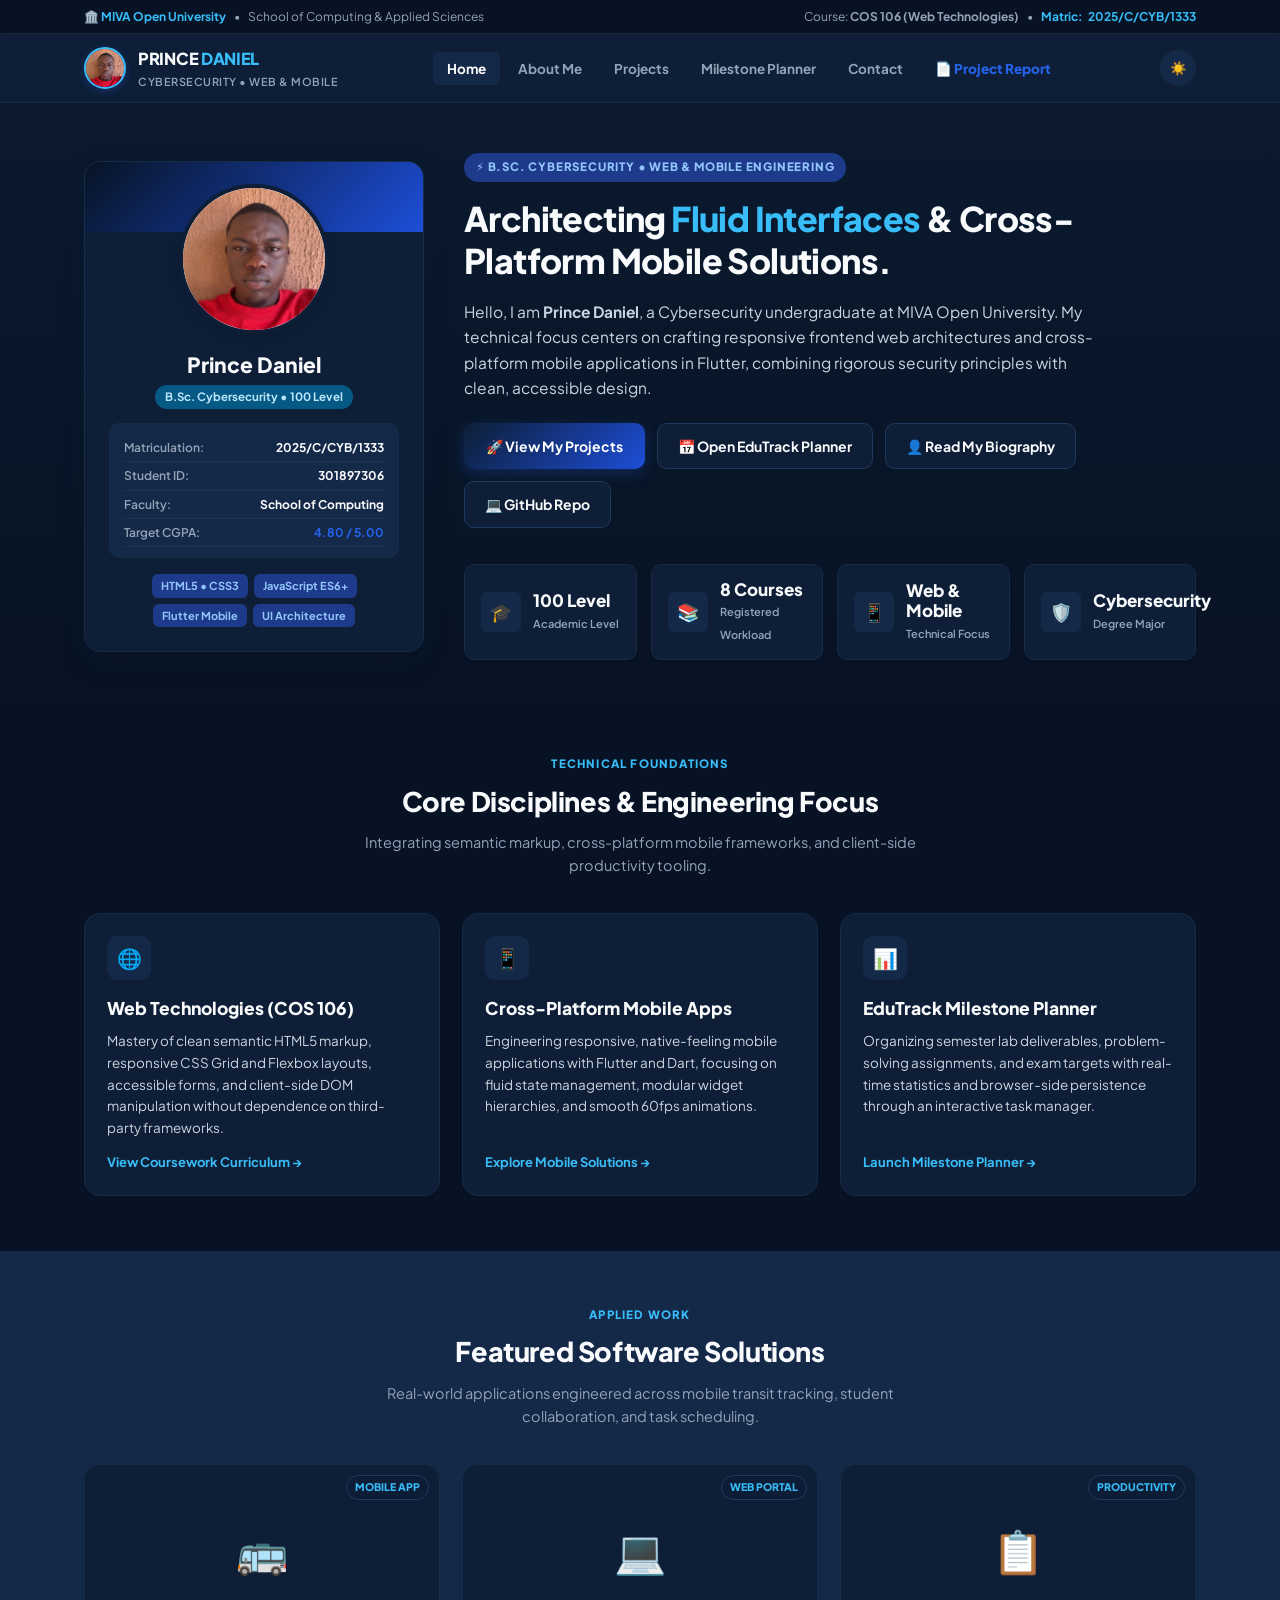
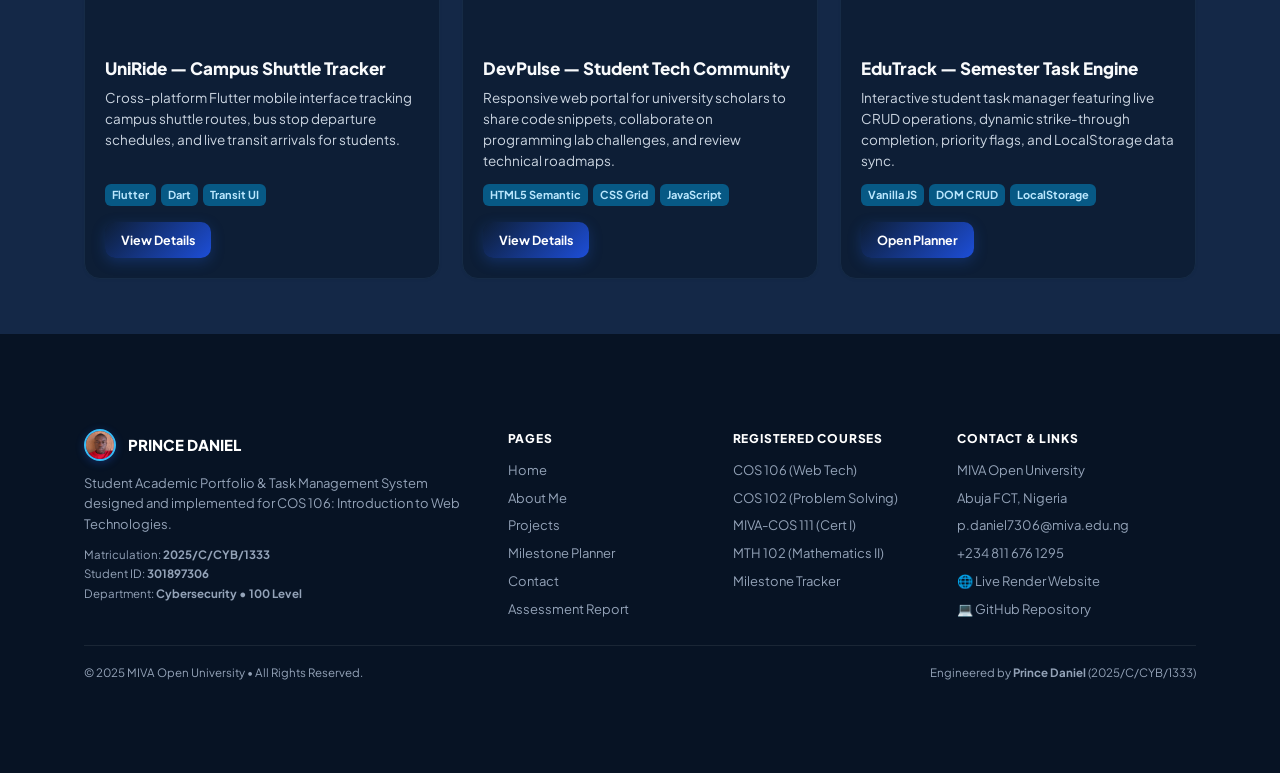
==== commit 893054ab: "Add Render and GitHub links, enforce default dark mode, and enhance mobile responsiveness" ====
--- a/index.html
+++ b/index.html
@@ -8,9 +8,9 @@
   <link rel="preconnect" href="https://fonts.googleapis.com">
   <link rel="preconnect" href="https://fonts.gstatic.com" crossorigin>
   <link href="https://fonts.googleapis.com/css2?family=Plus+Jakarta+Sans:wght@400;500;600;700;800&family=JetBrains+Mono:wght@400;600&display=swap" rel="stylesheet">
-  <link rel="stylesheet" href="style.css?v=2">
+  <link rel="stylesheet" href="style.css?v=3">
 </head>
-<body>
+<body class="dark-mode">
 
   <!-- Institutional Top Header -->
   <header class="pd-inst-strip">
@@ -51,8 +51,8 @@
       </ul>
 
       <!-- Theme Switcher -->
-      <button type="button" class="pd-theme-btn" id="themeSwitchTrigger" aria-label="Toggle Royal Dark Theme" title="Switch Theme">
-        &#x1F319;
+      <button type="button" class="pd-theme-btn" id="themeSwitchTrigger" aria-label="Toggle Light / Dark Theme" title="Switch Theme">
+        &#x2600;&#xFE0F;
       </button>
     </div>
   </nav>
@@ -124,6 +124,9 @@
             <a href="about.html" class="pd-btn-outline">
               &#x1F464; Read My Biography
             </a>
+            <a href="https://github.com/sanpatrichu-pixel/prince-project" target="_blank" rel="noopener noreferrer" class="pd-btn-outline">
+              &#x1F4BB; GitHub Repo
+            </a>
           </div>
 
           <!-- 4 KPI Metrics -->
@@ -320,12 +323,14 @@
         </div>
 
         <div>
-          <h5>CONTACT &amp; CAMPUS</h5>
+          <h5>CONTACT &amp; LINKS</h5>
           <ul>
             <li>MIVA Open University</li>
             <li>Abuja FCT, Nigeria</li>
             <li><a href="mailto:p.daniel7306@miva.edu.ng">p.daniel7306@miva.edu.ng</a></li>
             <li>+234 811 676 1295</li>
+            <li><a href="https://prince-project-f0zc.onrender.com/" target="_blank" rel="noopener noreferrer">&#x1F310; Live Render Website</a></li>
+            <li><a href="https://github.com/sanpatrichu-pixel/prince-project" target="_blank" rel="noopener noreferrer">&#x1F4BB; GitHub Repository</a></li>
           </ul>
         </div>
       </div>
--- a/style.css
+++ b/style.css
@@ -44,6 +44,7 @@
 
 /* Dark Mode Palette */
 body.dark-mode {
+  color-scheme: dark;
   --pd-page-bg: #071324;
   --pd-card-bg: #0D1E36;
   --pd-card-subtle: #142847;
@@ -64,6 +65,11 @@
   padding: 0;
 }
 
+html, body {
+  max-width: 100%;
+  overflow-x: hidden;
+}
+
 body {
   font-family: 'Plus Jakarta Sans', system-ui, -apple-system, sans-serif;
   background-color: var(--pd-page-bg);
@@ -79,6 +85,7 @@
 
 .pd-wrap {
   max-width: 1160px;
+  width: 100%;
   margin: 0 auto;
   padding: 0 24px;
 }
@@ -97,6 +104,12 @@
   align-items: center;
   flex-wrap: wrap;
   gap: 8px;
+}
+.pd-inst-inner > div {
+  display: flex;
+  align-items: center;
+  flex-wrap: wrap;
+  gap: 6px;
 }
 .pd-inst-tag {
   color: var(--pd-cyan-ice);
@@ -364,7 +377,9 @@
   flex-wrap: wrap;
   margin-top: 6px;
 }
-.pd-btn-navy {
+.pd-btn,
+.pd-btn-navy,
+.pd-btn-primary {
   background: linear-gradient(135deg, var(--pd-navy-deep) 0%, var(--pd-royal-primary) 100%);
   color: #FFFFFF;
   padding: 11px 22px;
@@ -375,11 +390,15 @@
   cursor: pointer;
   display: inline-flex;
   align-items: center;
+  justify-content: center;
   gap: 8px;
   box-shadow: 0 4px 14px rgba(37, 99, 235, 0.25);
   transition: all 0.2s;
-}
-.pd-btn-navy:hover {
+  font-family: inherit;
+}
+.pd-btn:hover,
+.pd-btn-navy:hover,
+.pd-btn-primary:hover {
   transform: translateY(-2px);
   box-shadow: 0 6px 18px rgba(37, 99, 235, 0.35);
   background: linear-gradient(135deg, var(--pd-royal-primary) 0%, var(--pd-cyan-electric) 100%);
@@ -395,6 +414,7 @@
   cursor: pointer;
   display: inline-flex;
   align-items: center;
+  justify-content: center;
   gap: 8px;
   transition: all 0.2s;
 }
@@ -402,6 +422,11 @@
   border-color: var(--pd-royal-mid);
   color: var(--pd-royal-mid);
   background: var(--pd-cyan-light);
+}
+body.dark-mode .pd-btn-outline:hover {
+  border-color: var(--pd-cyan-ice);
+  color: var(--pd-cyan-ice);
+  background: var(--pd-navy-surface);
 }
 
 /* 4 KPI Metrics */
@@ -479,11 +504,18 @@
   letter-spacing: -0.4px;
   margin-bottom: 8px;
 }
-.pd-sec-subtitle {
+.pd-sec-subtitle,
+.pd-sec-desc {
   font-size: 14.5px;
   color: var(--pd-text-subtle);
   max-width: 600px;
   margin: 0 auto;
+}
+
+.pd-two-col {
+  display: grid;
+  grid-template-columns: 1fr 1fr;
+  gap: 28px;
 }
 
 /* 3-Col Card Layout */
@@ -549,7 +581,7 @@
 /* Project Cards */
 .pd-showcase-grid {
   display: grid;
-  grid-template-columns: repeat(auto-fit, minmax(320px, 1fr));
+  grid-template-columns: repeat(auto-fit, minmax(min(100%, 300px), 1fr));
   gap: 22px;
 }
 .pd-project-box {
@@ -926,18 +958,50 @@
 .pd-bar-item.active { color: var(--pd-cyan-ice); }
 .pd-bar-item svg { width: 20px; height: 20px; }
 
+/* Prevent CSS Grid horizontal blowout on narrow screens */
+.pd-hero-asymmetric > *,
+.pd-tri-grid > *,
+.pd-showcase-grid > *,
+.pd-contact-split > *,
+.pd-planner-kpi-bar > *,
+.pd-footer-cols > *,
+.pd-two-col > *,
+.pd-kpi-row > * {
+  min-width: 0;
+}
+
 /* Responsive Overrides */
-@media (max-width: 900px) {
-  .pd-hero-asymmetric { grid-template-columns: 1fr; }
+@media (max-width: 960px) {
+  .pd-hero-asymmetric { grid-template-columns: 1fr; gap: 28px; }
   .pd-kpi-row { grid-template-columns: repeat(2, 1fr); }
   .pd-tri-grid { grid-template-columns: 1fr; }
+  .pd-two-col { grid-template-columns: 1fr; gap: 24px; }
   .pd-contact-split { grid-template-columns: 1fr; }
   .pd-footer-cols { grid-template-columns: 1fr 1fr; }
   .pd-planner-kpi-bar { grid-template-columns: 1fr; }
   .pd-form-grid { grid-template-columns: 1fr; }
 }
 @media (max-width: 768px) {
+  .pd-wrap { padding: 0 16px; }
   .pd-nav-list { display: none; }
   .pd-mobile-bar { display: flex; }
-  .pd-hero-headline { font-size: 27px; }
-}
+  .pd-hero-sec { padding: 28px 0 30px 0; }
+  .pd-sec { padding: 38px 0; }
+  .pd-hero-headline { font-size: 26px; }
+  .pd-sec-title { font-size: 23px; }
+  .pd-task-row { flex-direction: column; align-items: flex-start; gap: 10px; }
+  .pd-del-btn { align-self: flex-end; }
+  .pd-channel-card, .pd-task-card { padding: 20px 16px; }
+  .pd-tab-group { flex-wrap: wrap; }
+}
+@media (max-width: 520px) {
+  .pd-inst-strip { font-size: 11px; padding: 6px 0; }
+  .pd-footer-cols { grid-template-columns: 1fr; }
+  .pd-stats-trio { grid-template-columns: 1fr; }
+  .pd-kpi-row { grid-template-columns: 1fr; }
+  .pd-btn-group { flex-direction: column; }
+  .pd-btn-group a, .pd-btn-group button { width: 100%; }
+  .pd-meta-row { flex-wrap: wrap; gap: 4px; }
+  .pd-hero-headline { font-size: 23px; }
+  .pd-bar-item { font-size: 9.5px; }
+}
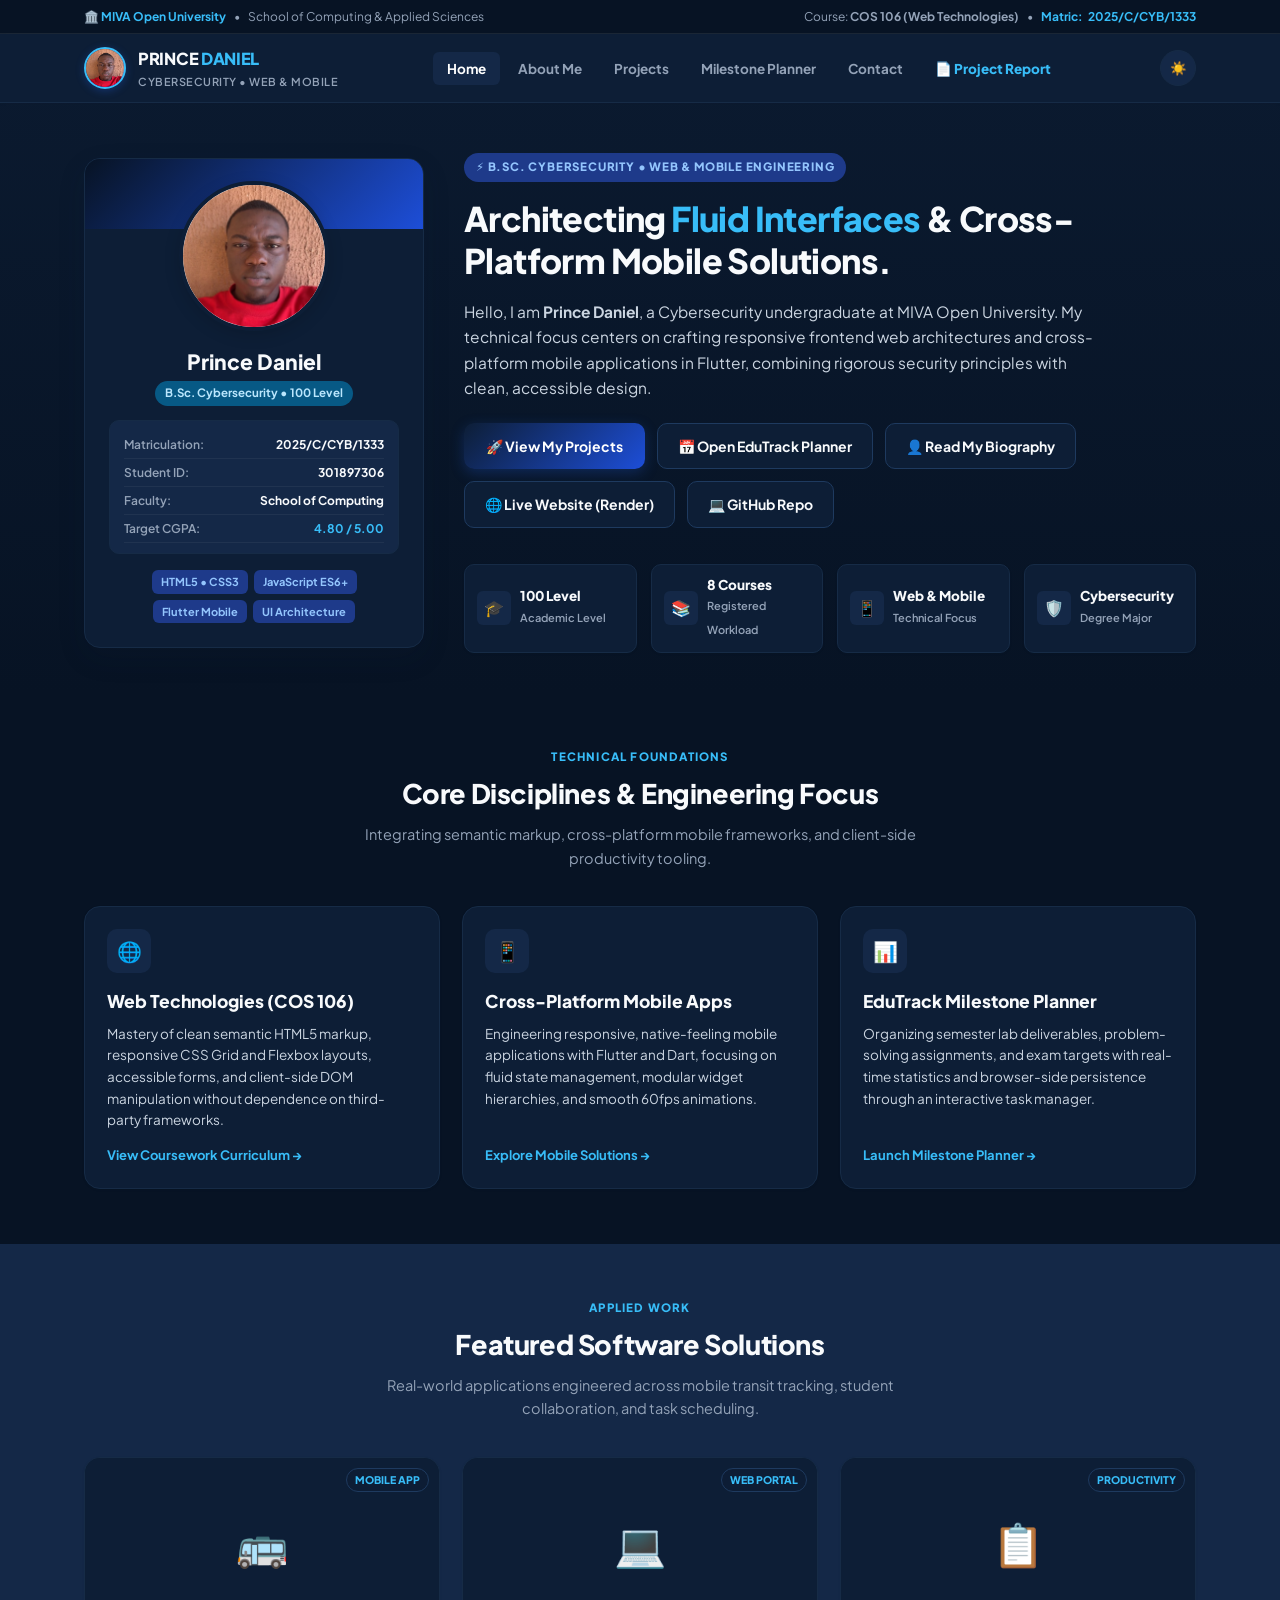
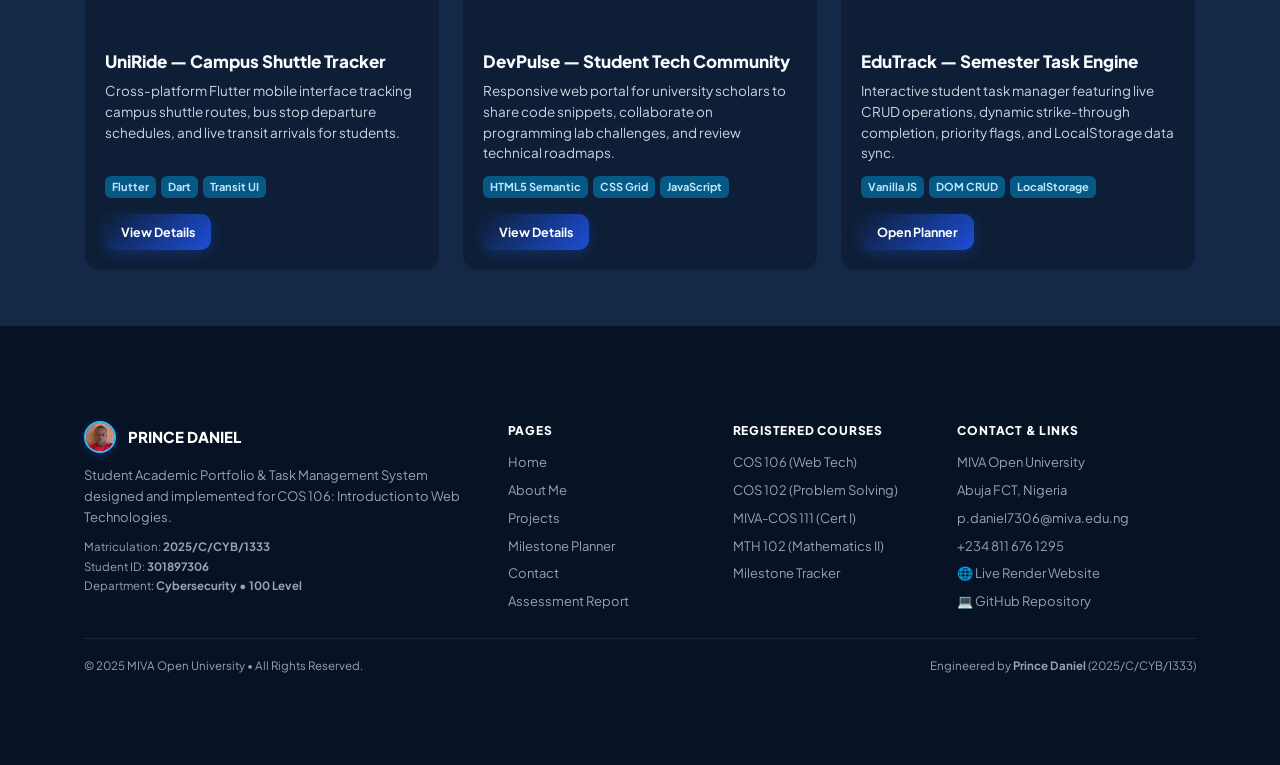
==== commit 051eead2: "Polish dark-mode contrast, mobile 375px layout, and regenerate screenshots & print report PDF" ====
--- a/index.html
+++ b/index.html
@@ -8,7 +8,7 @@
   <link rel="preconnect" href="https://fonts.googleapis.com">
   <link rel="preconnect" href="https://fonts.gstatic.com" crossorigin>
   <link href="https://fonts.googleapis.com/css2?family=Plus+Jakarta+Sans:wght@400;500;600;700;800&family=JetBrains+Mono:wght@400;600&display=swap" rel="stylesheet">
-  <link rel="stylesheet" href="style.css?v=3">
+  <link rel="stylesheet" href="style.css?v=4">
 </head>
 <body class="dark-mode">
 
@@ -124,6 +124,9 @@
             <a href="about.html" class="pd-btn-outline">
               &#x1F464; Read My Biography
             </a>
+            <a href="https://prince-project-f0zc.onrender.com/" target="_blank" rel="noopener noreferrer" class="pd-btn-outline">
+              &#x1F310; Live Website (Render)
+            </a>
             <a href="https://github.com/sanpatrichu-pixel/prince-project" target="_blank" rel="noopener noreferrer" class="pd-btn-outline">
               &#x1F4BB; GitHub Repo
             </a>
@@ -364,6 +367,10 @@
       <svg viewBox="0 0 24 24" fill="none" stroke="currentColor" stroke-width="2"><path d="M4 4h16c1.1 0 2 .9 2 2v12c0 1.1-.9 2-2 2H4c-1.1 0-2-.9-2-2V6c0-1.1.9-2 2-2z"></path><polyline points="22,6 12,13 2,6"></polyline></svg>
       <span>Contact</span>
     </a>
+    <a href="report.html" class="pd-bar-item">
+      <svg viewBox="0 0 24 24" fill="none" stroke="currentColor" stroke-width="2"><path d="M14 2H6a2 2 0 0 0-2 2v16a2 2 0 0 0 2 2h12a2 2 0 0 0 2-2V8z"></path><polyline points="14 2 14 8 20 8"></polyline><line x1="16" y1="13" x2="8" y2="13"></line><line x1="16" y1="17" x2="8" y2="17"></line></svg>
+      <span>Report</span>
+    </a>
   </nav>
 
   <script src="js/main.js"></script>
--- a/style.css
+++ b/style.css
@@ -45,6 +45,7 @@
 /* Dark Mode Palette */
 body.dark-mode {
   color-scheme: dark;
+  --pd-royal-mid: #38BDF8;
   --pd-page-bg: #071324;
   --pd-card-bg: #0D1E36;
   --pd-card-subtle: #142847;
@@ -82,6 +83,15 @@
 
 a { color: inherit; text-decoration: none; }
 img { max-width: 100%; height: auto; display: block; }
+code {
+  overflow-wrap: anywhere;
+  word-break: break-word;
+  background: var(--pd-card-subtle);
+  padding: 1px 5px;
+  border-radius: 4px;
+  font-family: 'JetBrains Mono', monospace;
+  font-size: 0.9em;
+}
 
 .pd-wrap {
   max-width: 1160px;
@@ -440,11 +450,11 @@
   background: var(--pd-card-bg);
   border: 1px solid var(--pd-border-light);
   border-radius: var(--pd-radius-md);
-  padding: 14px 16px;
+  padding: 12px 12px;
   box-shadow: var(--pd-shadow-sm);
   display: flex;
   align-items: center;
-  gap: 12px;
+  gap: 9px;
   transition: transform 0.2s;
 }
 .pd-kpi-card:hover {
@@ -452,27 +462,30 @@
   border-color: var(--pd-cyan-ice);
 }
 .pd-kpi-glyph {
-  width: 40px;
-  height: 40px;
+  width: 34px;
+  height: 34px;
   border-radius: var(--pd-radius-sm);
   background: var(--pd-cyan-light);
   color: var(--pd-royal-primary);
   display: flex;
   align-items: center;
   justify-content: center;
-  font-size: 18px;
+  font-size: 16px;
   flex-shrink: 0;
 }
 body.dark-mode .pd-kpi-glyph {
   background: var(--pd-navy-surface);
   color: var(--pd-cyan-ice);
 }
+.pd-kpi-data {
+  min-width: 0;
+}
 .pd-kpi-data b {
-  font-size: 17px;
+  font-size: 13.5px;
   font-weight: 800;
   color: var(--pd-text-head);
   display: block;
-  line-height: 1.2;
+  line-height: 1.25;
 }
 .pd-kpi-data span {
   font-size: 11px;
@@ -656,7 +669,9 @@
 
 /* Academic Table (NO GREEN) */
 .pd-table-panel {
+  max-width: 100%;
   overflow-x: auto;
+  -webkit-overflow-scrolling: touch;
   border-radius: var(--pd-radius-md);
   border: 1px solid var(--pd-border-light);
   background: var(--pd-card-bg);
@@ -757,10 +772,14 @@
   gap: 12px;
   align-items: flex-end;
 }
+.pd-form-grid > * {
+  min-width: 0;
+}
 .pd-field-group {
   display: flex;
   flex-direction: column;
   gap: 5px;
+  min-width: 0;
 }
 .pd-field-group label {
   font-size: 12px;
@@ -768,6 +787,9 @@
   color: var(--pd-text-head);
 }
 .pd-input {
+  width: 100%;
+  max-width: 100%;
+  min-width: 0;
   height: 42px;
   padding: 0 12px;
   border-radius: var(--pd-radius-sm);
@@ -794,6 +816,7 @@
   color: #DC2626;
   display: none;
 }
+body.dark-mode .pd-err-msg { color: #FCA5A5; }
 .pd-input.is-invalid + .pd-err-msg { display: block; }
 
 /* Task Row Items */
@@ -826,21 +849,28 @@
   align-items: center;
   gap: 14px;
   flex-grow: 1;
+  min-width: 0;
+}
+.pd-row-left > div {
+  min-width: 0;
 }
 .pd-task-check {
   width: 20px;
   height: 20px;
   cursor: pointer;
+  flex-shrink: 0;
   accent-color: var(--pd-royal-mid);
 }
 .pd-task-title {
   font-size: 14px;
   font-weight: 700;
   color: var(--pd-text-head);
+  overflow-wrap: anywhere;
 }
 .pd-task-meta {
   display: flex;
   align-items: center;
+  flex-wrap: wrap;
   gap: 8px;
   font-size: 11.5px;
   color: var(--pd-text-subtle);
@@ -862,8 +892,10 @@
   padding: 4px;
   border-radius: 4px;
   transition: all 0.2s;
+  flex-shrink: 0;
 }
 .pd-del-btn:hover { color: #DC2626; background: #FEE2E2; }
+body.dark-mode .pd-del-btn:hover { color: #FCA5A5; background: rgba(220, 38, 38, 0.2); }
 
 /* Contact Section */
 .pd-contact-split {
@@ -886,9 +918,10 @@
   gap: 12px;
   margin-bottom: 16px;
 }
-.pd-channel-icon { font-size: 18px; color: var(--pd-cyan-ice); }
+.pd-channel-info { min-width: 0; }
+.pd-channel-icon { font-size: 18px; color: var(--pd-cyan-ice); flex-shrink: 0; }
 .pd-channel-info b { display: block; font-size: 11px; text-transform: uppercase; color: #94A3B8; }
-.pd-channel-info span, .pd-channel-info a { font-size: 13.5px; font-weight: 600; color: #FFFFFF; }
+.pd-channel-info span, .pd-channel-info a { font-size: 13.5px; font-weight: 600; color: #FFFFFF; overflow-wrap: anywhere; }
 
 /* Modern Footer */
 .pd-footer {
@@ -971,6 +1004,9 @@
 }
 
 /* Responsive Overrides */
+@media (max-width: 1120px) {
+  .pd-kpi-row { grid-template-columns: repeat(2, 1fr); }
+}
 @media (max-width: 960px) {
   .pd-hero-asymmetric { grid-template-columns: 1fr; gap: 28px; }
   .pd-kpi-row { grid-template-columns: repeat(2, 1fr); }
@@ -988,11 +1024,13 @@
   .pd-hero-sec { padding: 28px 0 30px 0; }
   .pd-sec { padding: 38px 0; }
   .pd-hero-headline { font-size: 26px; }
-  .pd-sec-title { font-size: 23px; }
+  .pd-sec-title,
+  h1.pd-sec-title { font-size: 24px !important; }
   .pd-task-row { flex-direction: column; align-items: flex-start; gap: 10px; }
   .pd-del-btn { align-self: flex-end; }
   .pd-channel-card, .pd-task-card { padding: 20px 16px; }
   .pd-tab-group { flex-wrap: wrap; }
+  .pd-modal-frame, .pd-modal-box { max-height: 90vh; overflow-y: auto; }
 }
 @media (max-width: 520px) {
   .pd-inst-strip { font-size: 11px; padding: 6px 0; }
@@ -1003,5 +1041,6 @@
   .pd-btn-group a, .pd-btn-group button { width: 100%; }
   .pd-meta-row { flex-wrap: wrap; gap: 4px; }
   .pd-hero-headline { font-size: 23px; }
-  .pd-bar-item { font-size: 9.5px; }
-}
+  .pd-bar-item { font-size: 9px; gap: 2px; }
+  .pd-bar-item svg { width: 18px; height: 18px; }
+}
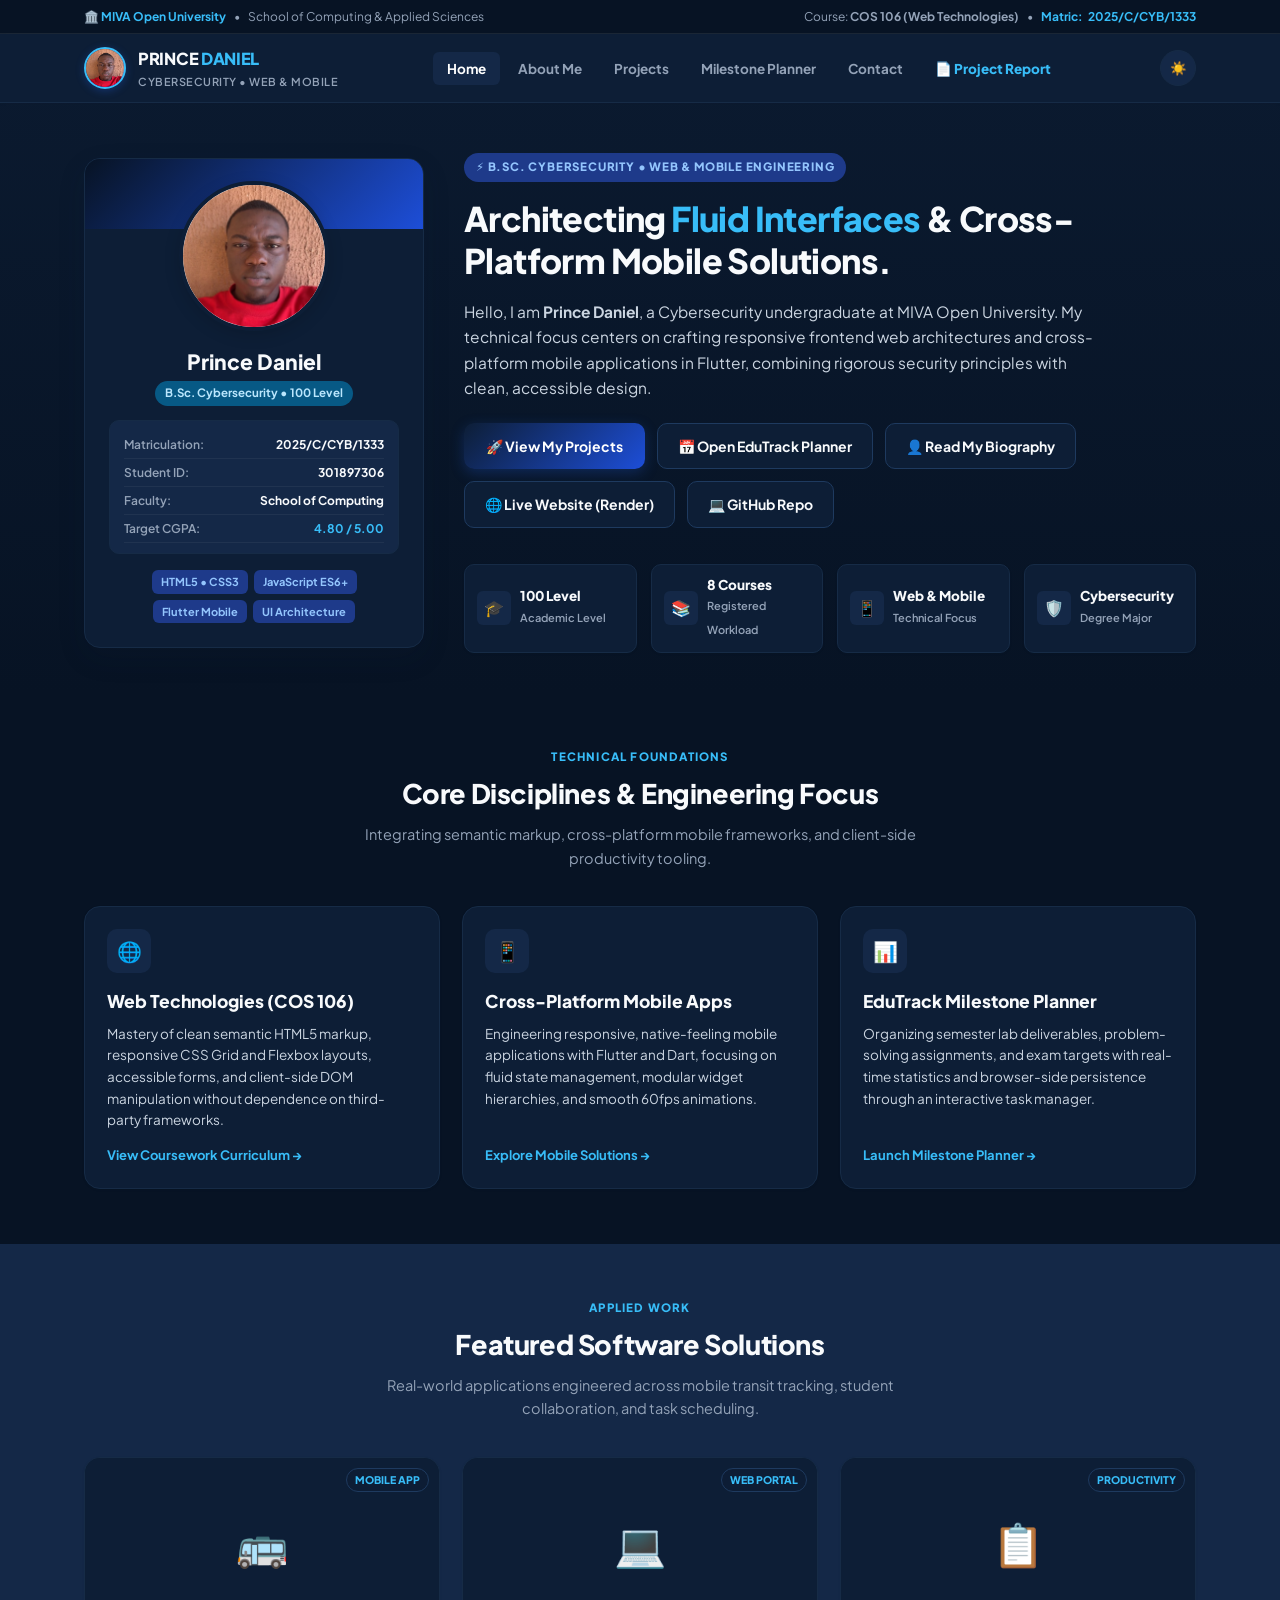
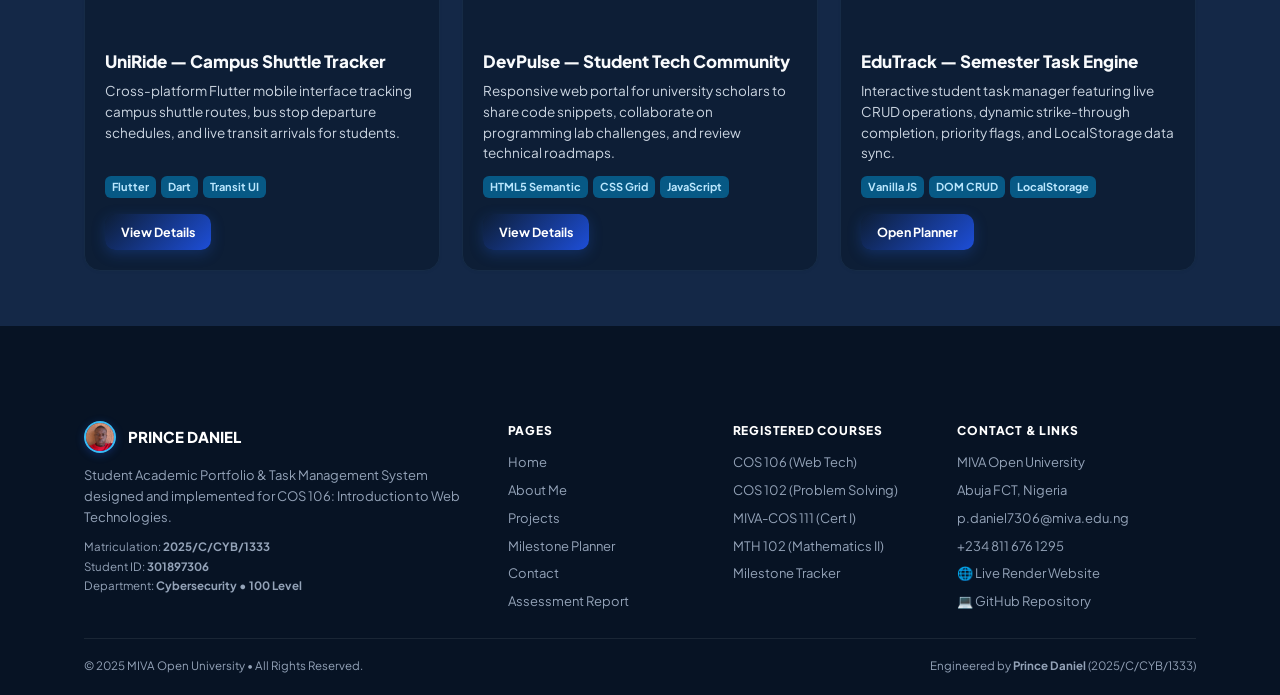
==== commit ba6ec274: "Replace mobile bottom navigation bar with slide-out sidebar drawer" ====
--- a/index.html
+++ b/index.html
@@ -8,7 +8,7 @@
   <link rel="preconnect" href="https://fonts.googleapis.com">
   <link rel="preconnect" href="https://fonts.gstatic.com" crossorigin>
   <link href="https://fonts.googleapis.com/css2?family=Plus+Jakarta+Sans:wght@400;500;600;700;800&family=JetBrains+Mono:wght@400;600&display=swap" rel="stylesheet">
-  <link rel="stylesheet" href="style.css?v=4">
+  <link rel="stylesheet" href="style.css?v=5">
 </head>
 <body class="dark-mode">
 
@@ -50,10 +50,15 @@
         <li><a href="report.html" class="pd-nav-item" style="color:var(--pd-royal-mid); font-weight:800;">&#x1F4C4; Project Report</a></li>
       </ul>
 
-      <!-- Theme Switcher -->
-      <button type="button" class="pd-theme-btn" id="themeSwitchTrigger" aria-label="Toggle Light / Dark Theme" title="Switch Theme">
-        &#x2600;&#xFE0F;
-      </button>
+      <!-- Theme Switcher & Mobile Sidebar Trigger -->
+      <div class="pd-header-actions">
+        <button type="button" class="pd-theme-btn" id="themeSwitchTrigger" aria-label="Toggle Light / Dark Theme" title="Switch Theme">
+          &#x2600;&#xFE0F;
+        </button>
+        <button type="button" class="pd-menu-btn" id="mobileMenuTrigger" aria-label="Open Navigation Menu" aria-expanded="false" aria-controls="mobileSidebar" title="Menu">
+          <svg width="20" height="20" viewBox="0 0 24 24" fill="none" stroke="currentColor" stroke-width="2.2" stroke-linecap="round"><line x1="3" y1="6" x2="21" y2="6"></line><line x1="3" y1="12" x2="21" y2="12"></line><line x1="3" y1="18" x2="21" y2="18"></line></svg>
+        </button>
+      </div>
     </div>
   </nav>
 
@@ -345,33 +350,54 @@
     </div>
   </footer>
 
-  <!-- Floating Mobile App Bottom Bar -->
-  <nav class="pd-mobile-bar" aria-label="Mobile Navigation">
-    <a href="index.html" class="pd-bar-item active">
-      <svg viewBox="0 0 24 24" fill="none" stroke="currentColor" stroke-width="2"><path d="M3 9l9-7 9 7v11a2 2 0 0 1-2 2H5a2 2 0 0 1-2-2z"></path><polyline points="9 22 9 12 15 12 15 22"></polyline></svg>
-      <span>Home</span>
-    </a>
-    <a href="about.html" class="pd-bar-item">
-      <svg viewBox="0 0 24 24" fill="none" stroke="currentColor" stroke-width="2"><circle cx="12" cy="7" r="4"></circle><path d="M20 21v-2a4 4 0 0 0-4-4H8a4 4 0 0 0-4 4v2"></path></svg>
-      <span>About</span>
-    </a>
-    <a href="projects.html" class="pd-bar-item">
-      <svg viewBox="0 0 24 24" fill="none" stroke="currentColor" stroke-width="2"><rect x="2" y="7" width="20" height="14" rx="2" ry="2"></rect><path d="M16 21V5a2 2 0 0 0-2-2h-4a2 2 0 0 0-2 2v16"></path></svg>
-      <span>Projects</span>
-    </a>
-    <a href="planner.html" class="pd-bar-item">
-      <svg viewBox="0 0 24 24" fill="none" stroke="currentColor" stroke-width="2"><rect x="3" y="4" width="18" height="18" rx="2" ry="2"></rect><line x1="16" y1="2" x2="16" y2="6"></line><line x1="8" y1="2" x2="8" y2="6"></line><line x1="3" y1="10" x2="21" y2="10"></line></svg>
-      <span>Planner</span>
-    </a>
-    <a href="contact.html" class="pd-bar-item">
-      <svg viewBox="0 0 24 24" fill="none" stroke="currentColor" stroke-width="2"><path d="M4 4h16c1.1 0 2 .9 2 2v12c0 1.1-.9 2-2 2H4c-1.1 0-2-.9-2-2V6c0-1.1.9-2 2-2z"></path><polyline points="22,6 12,13 2,6"></polyline></svg>
-      <span>Contact</span>
-    </a>
-    <a href="report.html" class="pd-bar-item">
-      <svg viewBox="0 0 24 24" fill="none" stroke="currentColor" stroke-width="2"><path d="M14 2H6a2 2 0 0 0-2 2v16a2 2 0 0 0 2 2h12a2 2 0 0 0 2-2V8z"></path><polyline points="14 2 14 8 20 8"></polyline><line x1="16" y1="13" x2="8" y2="13"></line><line x1="16" y1="17" x2="8" y2="17"></line></svg>
-      <span>Report</span>
-    </a>
-  </nav>
+  <!-- Mobile Slide-Out Sidebar Navigation -->
+  <div class="pd-sidebar-backdrop" id="mobileSidebarBackdrop"></div>
+  <aside class="pd-mobile-sidebar" id="mobileSidebar" aria-label="Mobile Navigation" aria-hidden="true">
+    <div class="pd-sidebar-top">
+      <a href="index.html" class="pd-crest-brand">
+        <div class="pd-shield-icon" style="width:36px; height:36px;"><img src="portrait.jpg?v=2" alt="Prince Daniel"></div>
+        <div class="pd-brand-meta">
+          <span class="pd-brand-name" style="font-size:14.5px;">PRINCE <span>DANIEL</span></span>
+          <span class="pd-brand-sub" style="font-size:10px;">2025/C/CYB/1333</span>
+        </div>
+      </a>
+      <button type="button" class="pd-sidebar-close" id="mobileSidebarClose" aria-label="Close Navigation Menu">&times;</button>
+    </div>
+
+    <div class="pd-sidebar-label">Pages</div>
+    <nav class="pd-sidebar-nav">
+      <a href="index.html" class="pd-sidebar-link active">
+        <svg viewBox="0 0 24 24" fill="none" stroke="currentColor" stroke-width="2"><path d="M3 9l9-7 9 7v11a2 2 0 0 1-2 2H5a2 2 0 0 1-2-2z"></path><polyline points="9 22 9 12 15 12 15 22"></polyline></svg>
+        <span>Home</span>
+      </a>
+      <a href="about.html" class="pd-sidebar-link">
+        <svg viewBox="0 0 24 24" fill="none" stroke="currentColor" stroke-width="2"><circle cx="12" cy="7" r="4"></circle><path d="M20 21v-2a4 4 0 0 0-4-4H8a4 4 0 0 0-4 4v2"></path></svg>
+        <span>About Me</span>
+      </a>
+      <a href="projects.html" class="pd-sidebar-link">
+        <svg viewBox="0 0 24 24" fill="none" stroke="currentColor" stroke-width="2"><rect x="2" y="7" width="20" height="14" rx="2" ry="2"></rect><path d="M16 21V5a2 2 0 0 0-2-2h-4a2 2 0 0 0-2 2v16"></path></svg>
+        <span>Projects</span>
+      </a>
+      <a href="planner.html" class="pd-sidebar-link">
+        <svg viewBox="0 0 24 24" fill="none" stroke="currentColor" stroke-width="2"><rect x="3" y="4" width="18" height="18" rx="2" ry="2"></rect><line x1="16" y1="2" x2="16" y2="6"></line><line x1="8" y1="2" x2="8" y2="6"></line><line x1="3" y1="10" x2="21" y2="10"></line></svg>
+        <span>Milestone Planner</span>
+      </a>
+      <a href="contact.html" class="pd-sidebar-link">
+        <svg viewBox="0 0 24 24" fill="none" stroke="currentColor" stroke-width="2"><path d="M4 4h16c1.1 0 2 .9 2 2v12c0 1.1-.9 2-2 2H4c-1.1 0-2-.9-2-2V6c0-1.1.9-2 2-2z"></path><polyline points="22,6 12,13 2,6"></polyline></svg>
+        <span>Contact</span>
+      </a>
+      <a href="report.html" class="pd-sidebar-link">
+        <svg viewBox="0 0 24 24" fill="none" stroke="currentColor" stroke-width="2"><path d="M14 2H6a2 2 0 0 0-2 2v16a2 2 0 0 0 2 2h12a2 2 0 0 0 2-2V8z"></path><polyline points="14 2 14 8 20 8"></polyline><line x1="16" y1="13" x2="8" y2="13"></line><line x1="16" y1="17" x2="8" y2="17"></line></svg>
+        <span>Project Report</span>
+      </a>
+    </nav>
+
+    <div class="pd-sidebar-footer">
+      <div class="pd-sidebar-label" style="padding:0; margin-bottom:2px;">Live Links</div>
+      <a href="https://prince-project-f0zc.onrender.com/" target="_blank" rel="noopener noreferrer" class="pd-btn-navy" style="padding:9px 14px; font-size:13px;">&#x1F310; Live Website (Render)</a>
+      <a href="https://github.com/sanpatrichu-pixel/prince-project" target="_blank" rel="noopener noreferrer" class="pd-btn-outline" style="padding:9px 14px; font-size:13px;">&#x1F4BB; GitHub Repository</a>
+    </div>
+  </aside>
 
   <script src="js/main.js"></script>
 </body>
--- a/style.css
+++ b/style.css
@@ -78,7 +78,6 @@
   line-height: 1.6;
   font-size: 14.5px;
   -webkit-font-smoothing: antialiased;
-  padding-bottom: 70px;
 }
 
 a { color: inherit; text-decoration: none; }
@@ -222,7 +221,15 @@
   background: var(--pd-navy-surface);
 }
 
-.pd-theme-btn {
+.pd-header-actions {
+  display: flex;
+  align-items: center;
+  gap: 10px;
+  flex-shrink: 0;
+}
+
+.pd-theme-btn,
+.pd-menu-btn {
   background: var(--pd-card-subtle);
   border: 1px solid var(--pd-border-light);
   color: var(--pd-text-head);
@@ -235,7 +242,12 @@
   justify-content: center;
   transition: all 0.2s;
 }
-.pd-theme-btn:hover {
+.pd-menu-btn {
+  display: none;
+  border-radius: var(--pd-radius-sm);
+}
+.pd-theme-btn:hover,
+.pd-menu-btn:hover {
   border-color: var(--pd-cyan-ice);
   color: var(--pd-royal-mid);
 }
@@ -962,34 +974,129 @@
   font-size: 11.5px;
 }
 
-/* Floating Mobile App Bottom Bar */
-.pd-mobile-bar {
-  display: none;
+/* Mobile Slide-Out Sidebar Navigation */
+.pd-sidebar-backdrop {
   position: fixed;
+  inset: 0;
+  background: rgba(4, 10, 22, 0.72);
+  backdrop-filter: blur(4px);
+  z-index: 9998;
+  opacity: 0;
+  visibility: hidden;
+  pointer-events: none;
+  transition: opacity 0.25s ease, visibility 0.25s ease;
+}
+.pd-sidebar-backdrop.is-open {
+  opacity: 1;
+  visibility: visible;
+  pointer-events: auto;
+}
+.pd-mobile-sidebar {
+  position: fixed;
+  top: 0;
+  left: 0;
   bottom: 0;
-  left: 0;
-  right: 0;
-  height: 60px;
-  background: var(--pd-navy-dark);
-  border-top: 1px solid rgba(255, 255, 255, 0.1);
+  width: min(300px, 84vw);
+  background: var(--pd-card-bg);
+  border-right: 1px solid var(--pd-border);
+  box-shadow: 0 18px 48px rgba(0, 0, 0, 0.45);
   z-index: 9999;
-  justify-content: space-around;
-  align-items: center;
-}
-.pd-bar-item {
   display: flex;
   flex-direction: column;
+  padding: 18px 16px 24px;
+  transform: translateX(-105%);
+  visibility: hidden;
+  transition: transform 0.28s cubic-bezier(0.22, 1, 0.36, 1), visibility 0.28s ease;
+  overflow-y: auto;
+}
+.pd-mobile-sidebar.is-open {
+  transform: translateX(0);
+  visibility: visible;
+}
+.pd-sidebar-top {
+  display: flex;
+  align-items: center;
+  justify-content: space-between;
+  gap: 10px;
+  padding-bottom: 16px;
+  margin-bottom: 16px;
+  border-bottom: 1px solid var(--pd-border-light);
+}
+.pd-sidebar-close {
+  width: 34px;
+  height: 34px;
+  border-radius: var(--pd-radius-sm);
+  border: 1px solid var(--pd-border-light);
+  background: var(--pd-card-subtle);
+  color: var(--pd-text-head);
+  font-size: 20px;
+  line-height: 1;
+  cursor: pointer;
+  display: flex;
   align-items: center;
   justify-content: center;
-  color: #94A3B8;
-  font-size: 10px;
-  font-weight: 600;
-  gap: 3px;
-  flex-grow: 1;
-  height: 100%;
-}
-.pd-bar-item.active { color: var(--pd-cyan-ice); }
-.pd-bar-item svg { width: 20px; height: 20px; }
+  flex-shrink: 0;
+  transition: all 0.2s;
+}
+.pd-sidebar-close:hover {
+  border-color: var(--pd-cyan-ice);
+  color: var(--pd-royal-mid);
+}
+.pd-sidebar-label {
+  font-size: 10.5px;
+  font-weight: 800;
+  letter-spacing: 0.9px;
+  text-transform: uppercase;
+  color: var(--pd-text-subtle);
+  padding: 0 8px;
+  margin-bottom: 8px;
+}
+.pd-sidebar-nav {
+  display: flex;
+  flex-direction: column;
+  gap: 6px;
+}
+.pd-sidebar-link {
+  display: flex;
+  align-items: center;
+  gap: 12px;
+  padding: 11px 12px;
+  border-radius: var(--pd-radius-md);
+  font-size: 14px;
+  font-weight: 700;
+  color: var(--pd-text-body);
+  border: 1px solid transparent;
+  transition: all 0.2s;
+}
+.pd-sidebar-link svg {
+  width: 18px;
+  height: 18px;
+  flex-shrink: 0;
+}
+.pd-sidebar-link:hover {
+  background: var(--pd-card-subtle);
+  color: var(--pd-royal-mid);
+  border-color: var(--pd-border-light);
+}
+.pd-sidebar-link.active {
+  background: linear-gradient(135deg, var(--pd-navy-deep) 0%, var(--pd-royal-primary) 100%);
+  color: #FFFFFF;
+  box-shadow: 0 4px 12px rgba(29, 78, 216, 0.28);
+}
+.pd-sidebar-footer {
+  margin-top: auto;
+  padding-top: 16px;
+  border-top: 1px solid var(--pd-border-light);
+  display: flex;
+  flex-direction: column;
+  gap: 8px;
+}
+@media (min-width: 769px) {
+  .pd-mobile-sidebar,
+  .pd-sidebar-backdrop {
+    display: none !important;
+  }
+}
 
 /* Prevent CSS Grid horizontal blowout on narrow screens */
 .pd-hero-asymmetric > *,
@@ -1020,7 +1127,7 @@
 @media (max-width: 768px) {
   .pd-wrap { padding: 0 16px; }
   .pd-nav-list { display: none; }
-  .pd-mobile-bar { display: flex; }
+  .pd-menu-btn { display: inline-flex; }
   .pd-hero-sec { padding: 28px 0 30px 0; }
   .pd-sec { padding: 38px 0; }
   .pd-hero-headline { font-size: 26px; }
@@ -1041,6 +1148,4 @@
   .pd-btn-group a, .pd-btn-group button { width: 100%; }
   .pd-meta-row { flex-wrap: wrap; gap: 4px; }
   .pd-hero-headline { font-size: 23px; }
-  .pd-bar-item { font-size: 9px; gap: 2px; }
-  .pd-bar-item svg { width: 18px; height: 18px; }
-}
+}
